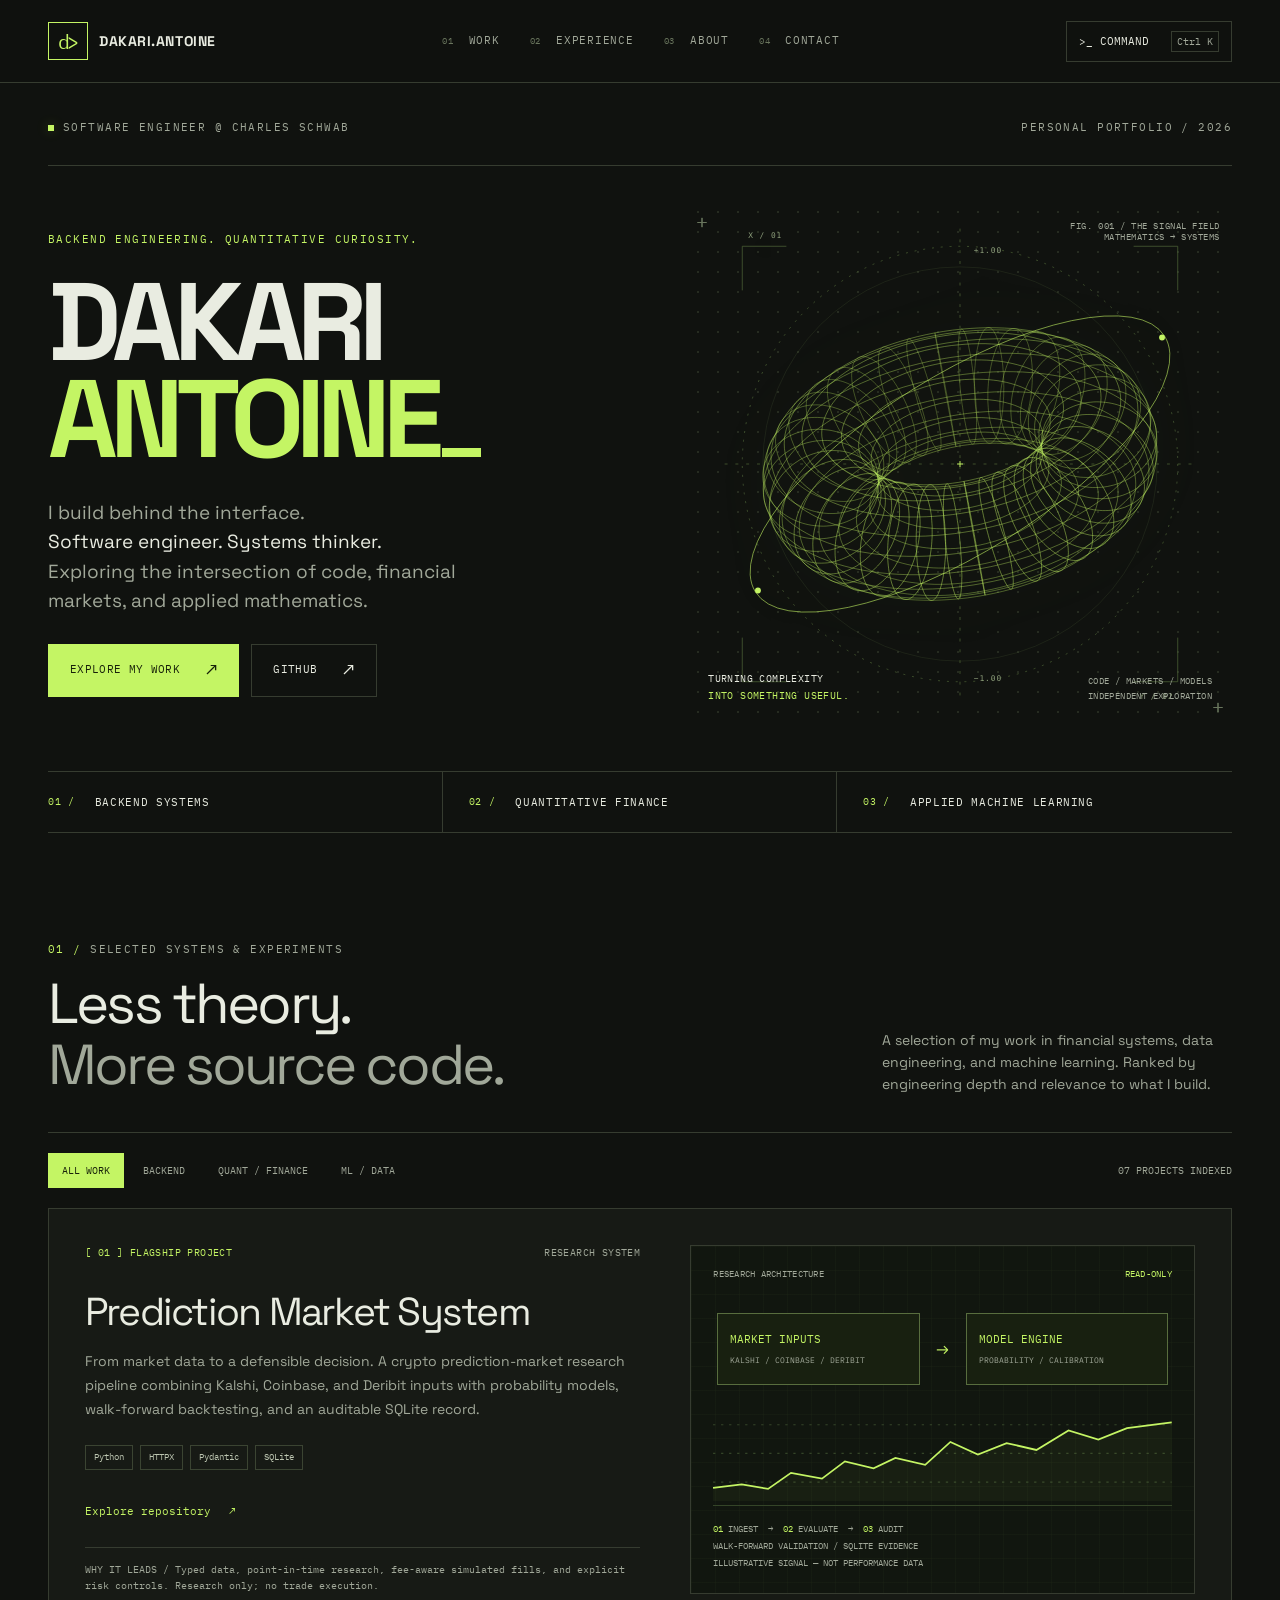
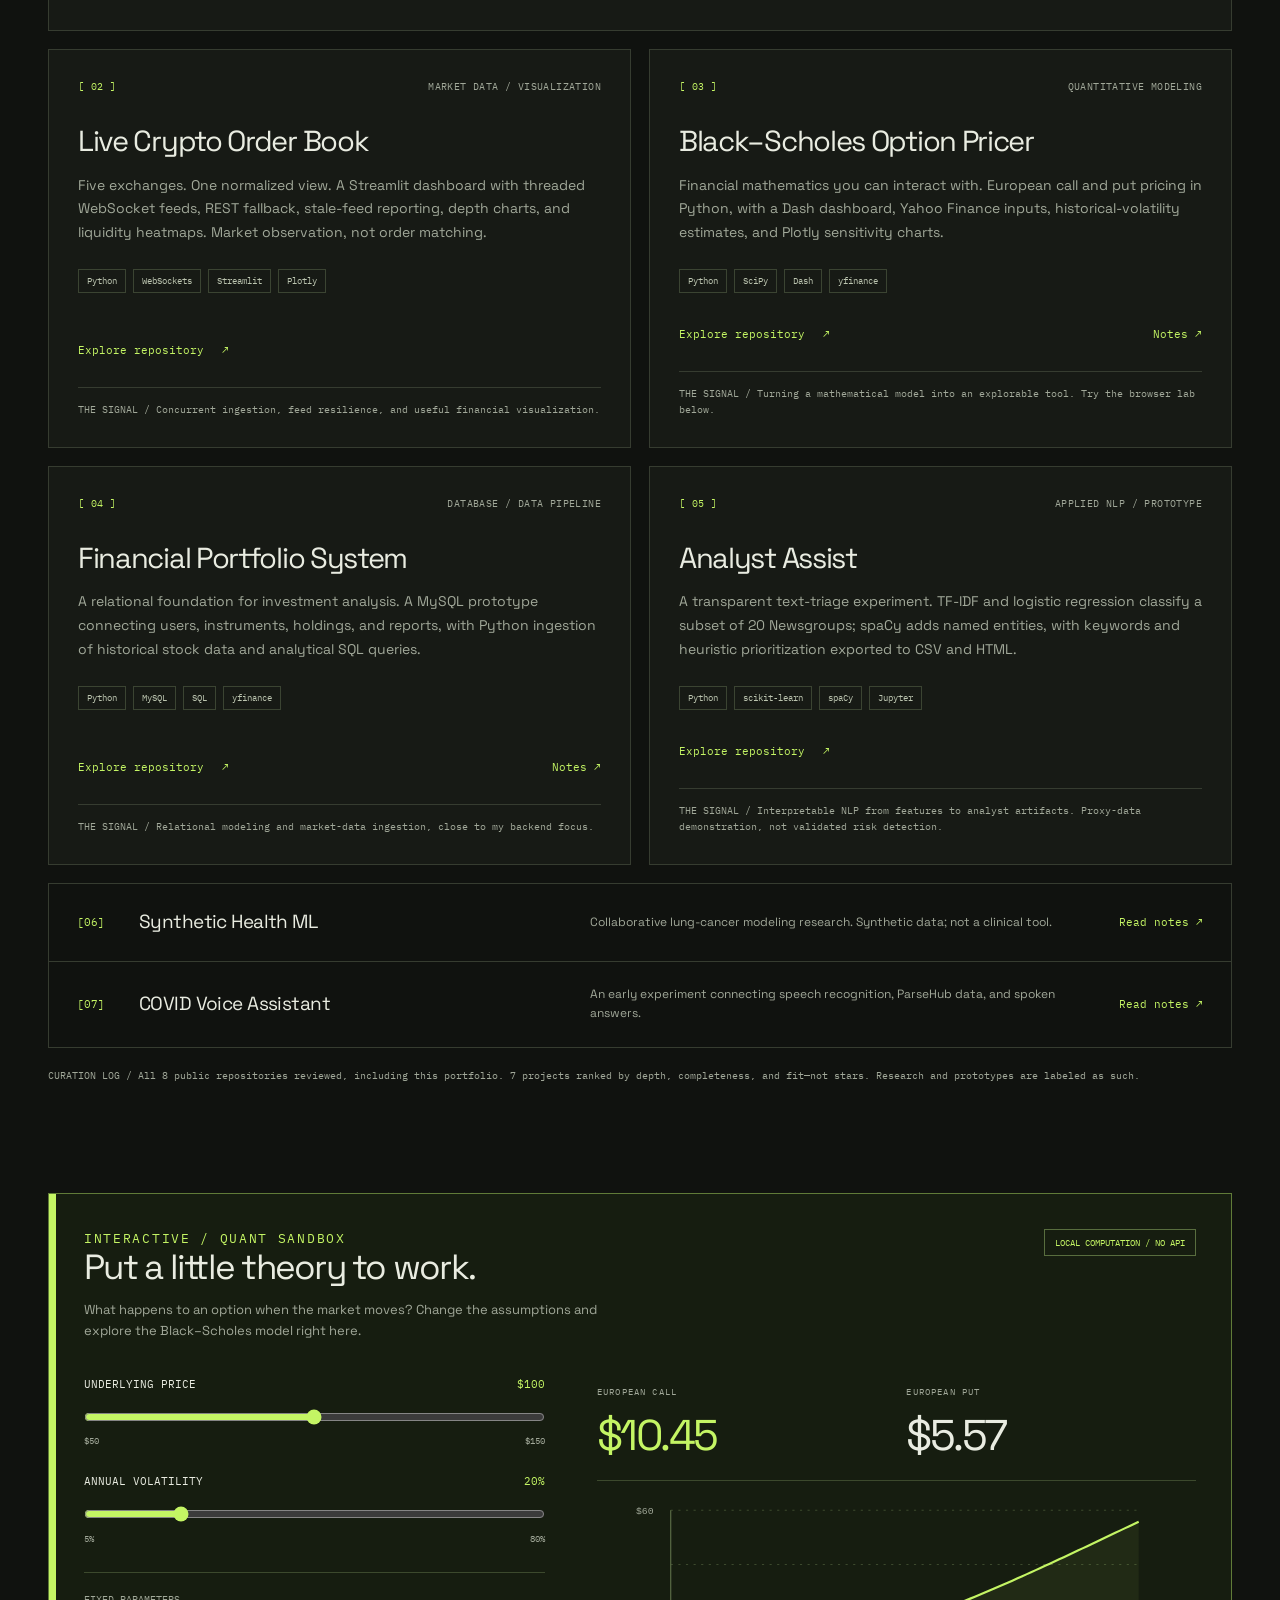
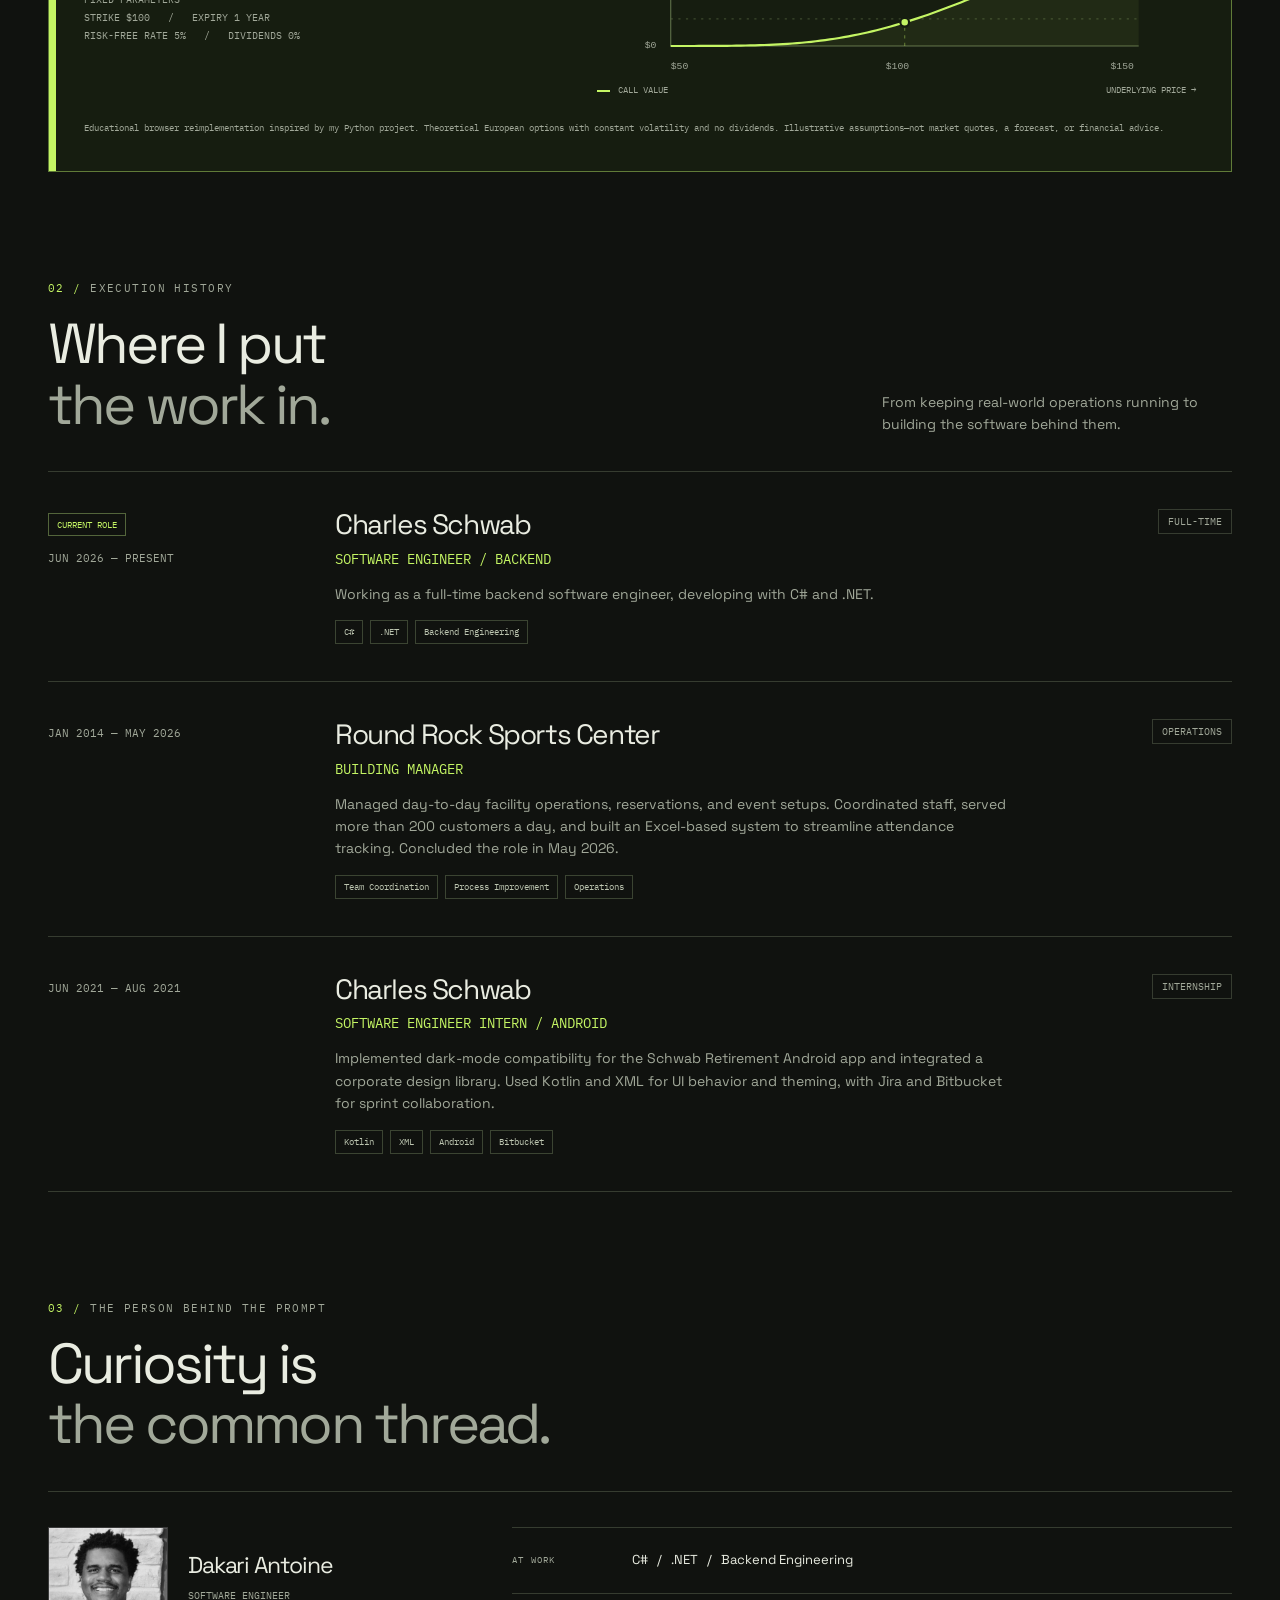
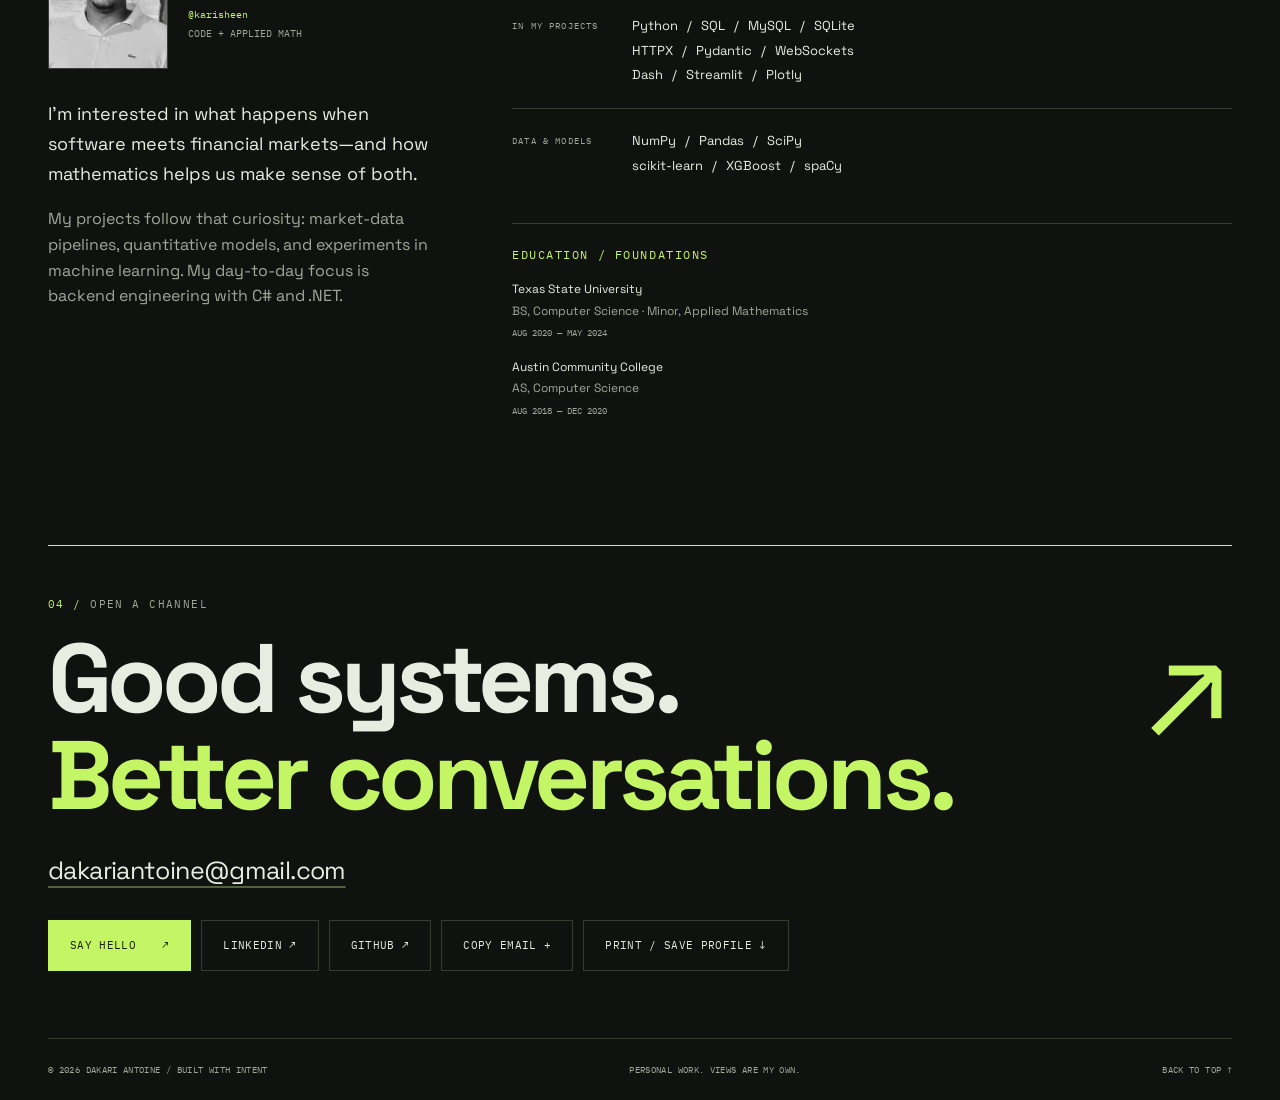
==== index.html @ 0e672de4 "Redesign portfolio: robust layout, self-hosted fonts, scripts, favicon, updated project pages and re" ====
<!doctype html>
<html lang="en">
  <head>
    <meta charset="utf-8" />
    <meta name="viewport" content="width=device-width, initial-scale=1" />
    <meta name="theme-color" content="#10120f" />
    <meta
      name="description"
      content="Dakari Antoine — backend software engineer at Charles Schwab. Exploring quantitative finance, market data systems, and applied machine learning."
    />
    <meta property="og:title" content="Dakari Antoine — Software Engineer" />
    <meta
      property="og:description"
      content="Backend engineering. Quantitative curiosity. Explore my systems, research, and experiments."
    />
    <meta property="og:type" content="website" />
    <meta property="og:url" content="https://karisheen.github.io/" />
    <meta
      property="og:image"
      content="https://karisheen.github.io/assets/images/profile_picture.jpeg"
    />
    <title>Dakari Antoine — Software Engineer</title>
    <link rel="icon" href="./assets/favicon.svg" type="image/svg+xml" />
    <link
      rel="preload"
      href="./assets/fonts/space-grotesk-bold.ttf"
      as="font"
      type="font/ttf"
      crossorigin
    />
    <link rel="stylesheet" href="./styles/main.css" />
    <script src="./scripts/main.js" defer></script>
  </head>
  <body>
    <a class="skip-link" href="#main">Skip to content</a>
    <header class="site-header">
      <div class="shell header-inner">
        <a class="brand" href="#" aria-label="Dakari Antoine, home"
          ><span class="brand-mark" aria-hidden="true">d&gt;</span>
          DAKARI.ANTOINE</a
        >
        <nav class="site-nav" aria-label="Main navigation">
          <a class="nav-link" href="#work"><span>01</span> WORK</a>
          <a class="nav-link" href="#experience"><span>02</span> EXPERIENCE</a>
          <a class="nav-link" href="#about"><span>03</span> ABOUT</a>
          <a class="nav-link" href="#contact"><span>04</span> CONTACT</a>
        </nav>
        <button
          class="command-trigger"
          type="button"
          data-open-command
          hidden
          aria-haspopup="dialog"
        >
          <span>&gt;_ COMMAND</span><kbd aria-hidden="true">⌘ K</kbd>
        </button>
      </div>
    </header>

    <main id="main" class="shell">
      <section class="hero" aria-labelledby="hero-title">
        <div class="hero-topline">
          <div class="eyebrow status">
            <span class="status-dot" aria-hidden="true"></span> SOFTWARE
            ENGINEER @ CHARLES SCHWAB
          </div>
          <span class="eyebrow">PERSONAL PORTFOLIO / 2026</span>
        </div>
        <div class="hero-grid">
          <div class="hero-copy">
            <p class="eyebrow hero-kicker">
              BACKEND ENGINEERING. QUANTITATIVE CURIOSITY.
            </p>
            <h1 id="hero-title">
              <span>DAKARI</span>
              <span class="name-last"
                >ANTOINE<span class="cursor" aria-hidden="true"></span
              ></span>
            </h1>
            <p class="hero-description">
              I build behind the interface.<br /><strong
                >Software engineer. Systems thinker.</strong
              ><br />Exploring the intersection of code, financial markets, and
              applied mathematics.
            </p>
            <p class="print-contact">
              <a href="mailto:dakariantoine@gmail.com"
                >dakariantoine@gmail.com</a
              >
              ·
              <a href="https://github.com/karisheen">github.com/karisheen</a> ·
              <a href="https://www.linkedin.com/in/dakari-antoine/"
                >LinkedIn: dakari-antoine</a
              >
            </p>
            <div class="hero-actions">
              <a class="button button-primary" href="#work"
                >Explore my work
                <span class="arrow" aria-hidden="true">↗</span></a
              >
              <a
                class="button button-secondary"
                href="https://github.com/karisheen"
                target="_blank"
                rel="noopener noreferrer"
                >GitHub <span class="arrow" aria-hidden="true">↗</span></a
              >
            </div>
          </div>
          <div class="hero-art" aria-hidden="true">
            <span class="art-label"
              >FIG. 001 / THE SIGNAL FIELD<br />MATHEMATICS → SYSTEMS</span
            >
            <img
              class="orbital-art"
              src="./assets/images/signal-field.svg"
              alt=""
              width="520"
              height="520"
              fetchpriority="high"
            />
            <div class="art-caption">
              <span
                >TURNING COMPLEXITY<br /><strong
                  >INTO SOMETHING USEFUL.</strong
                ></span
              ><span class="art-coordinates"
                >CODE / MARKETS / MODELS<br />INDEPENDENT EXPLORATION</span
              >
            </div>
          </div>
        </div>
        <div class="interest-strip" aria-label="Areas of interest">
          <div><span>01 /</span> BACKEND SYSTEMS</div>
          <div><span>02 /</span> QUANTITATIVE FINANCE</div>
          <div><span>03 /</span> APPLIED MACHINE LEARNING</div>
        </div>
      </section>

      <section class="section" id="work" aria-labelledby="work-title">
        <div class="section-heading">
          <div>
            <p class="eyebrow">
              <span class="accent">01 /</span> SELECTED SYSTEMS & EXPERIMENTS
            </p>
            <h2 id="work-title">
              Less theory.<br /><em>More source code.</em>
            </h2>
          </div>
          <p>
            A selection of my work in financial systems, data engineering, and
            machine learning. Ranked by engineering depth and relevance to what
            I build.
          </p>
        </div>
        <div class="project-toolbar" hidden id="project-toolbar">
          <div
            class="filters"
            role="group"
            aria-label="Filter projects by interest"
          >
            <button
              class="filter"
              type="button"
              data-filter="all"
              aria-pressed="true"
            >
              ALL WORK
            </button>
            <button
              class="filter"
              type="button"
              data-filter="backend"
              aria-pressed="false"
            >
              BACKEND
            </button>
            <button
              class="filter"
              type="button"
              data-filter="quant"
              aria-pressed="false"
            >
              QUANT / FINANCE
            </button>
            <button
              class="filter"
              type="button"
              data-filter="ml"
              aria-pressed="false"
            >
              ML / DATA
            </button>
          </div>
          <span class="project-count" id="project-count" role="status"
            >07 PROJECTS INDEXED</span
          >
        </div>
        <div class="project-grid">
          <article
            class="project-card project-featured"
            data-categories="backend quant"
            id="prediction-market"
          >
            <div>
              <div class="project-meta">
                <span class="project-rank">[ 01 ] FLAGSHIP PROJECT</span
                ><span>RESEARCH SYSTEM</span>
              </div>
              <h3>Prediction Market System</h3>
              <p>
                From market data to a defensible decision. A crypto
                prediction-market research pipeline combining Kalshi, Coinbase,
                and Deribit inputs with probability models, walk-forward
                backtesting, and an auditable SQLite record.
              </p>
              <div class="tags">
                <span class="tag">Python</span><span class="tag">HTTPX</span
                ><span class="tag">Pydantic</span
                ><span class="tag">SQLite</span>
              </div>
              <div class="project-bottom">
                <a
                  class="text-link"
                  href="https://github.com/karisheen/Prediction-Market-System"
                  target="_blank"
                  rel="noopener noreferrer"
                  >Explore repository <span aria-hidden="true">↗</span></a
                >
              </div>
              <div class="project-reason">
                WHY IT LEADS / Typed data, point-in-time research, fee-aware
                simulated fills, and explicit risk controls. Research only; no
                trade execution.
              </div>
            </div>
            <div
              class="project-diagram"
              aria-label="Architecture: public market data feeds probability models, walk-forward validation, and a SQLite audit trail."
            >
              <div class="diagram-header">
                <span>RESEARCH ARCHITECTURE</span
                ><span class="accent">READ-ONLY</span>
              </div>
              <div class="pipeline" aria-hidden="true">
                <div class="pipeline-node">
                  MARKET INPUTS<span>KALSHI / COINBASE / DERIBIT</span>
                </div>
                <span class="pipeline-arrow">→</span>
                <div class="pipeline-node">
                  MODEL ENGINE<span>PROBABILITY / CALIBRATION</span>
                </div>
              </div>
              <svg viewBox="0 0 400 72" fill="none" aria-hidden="true">
                <path
                  d="M0 55H400M0 30H400M0 5H400"
                  stroke="#344428"
                  stroke-dasharray="2 5"
                />
                <path
                  d="M0 60L25 57L48 61L68 47L95 52L115 37L140 43L159 34L185 40L207 20L231 31L256 21L282 27L310 10L336 18L361 8L400 3"
                  stroke="#c4f564"
                  stroke-width="1.5"
                />
                <path
                  d="M0 60L25 57L48 61L68 47L95 52L115 37L140 43L159 34L185 40L207 20L231 31L256 21L282 27L310 10L336 18L361 8L400 3V72H0Z"
                  fill="#c4f564"
                  fill-opacity=".04"
                />
              </svg>
              <div class="diagram-footer">
                <b>01</b> INGEST &nbsp;→&nbsp; <b>02</b> EVALUATE &nbsp;→&nbsp;
                <b>03</b> AUDIT<br />WALK-FORWARD VALIDATION / SQLITE
                EVIDENCE<br />ILLUSTRATIVE SIGNAL — NOT PERFORMANCE DATA
              </div>
            </div>
          </article>
          <article
            class="project-card"
            data-categories="backend quant"
            id="order-book"
          >
            <div class="project-meta">
              <span class="project-rank">[ 02 ]</span
              ><span>MARKET DATA / VISUALIZATION</span>
            </div>
            <h3>Live Crypto Order Book</h3>
            <p>
              Five exchanges. One normalized view. A Streamlit dashboard with
              threaded WebSocket feeds, REST fallback, stale-feed reporting,
              depth charts, and liquidity heatmaps. Market observation, not
              order matching.
            </p>
            <div class="tags">
              <span class="tag">Python</span><span class="tag">WebSockets</span
              ><span class="tag">Streamlit</span><span class="tag">Plotly</span>
            </div>
            <div class="project-bottom">
              <a
                class="text-link"
                href="https://github.com/karisheen/Limit-Orderbook"
                target="_blank"
                rel="noopener noreferrer"
                >Explore repository <span aria-hidden="true">↗</span></a
              >
            </div>
            <div class="project-reason">
              THE SIGNAL / Concurrent ingestion, feed resilience, and useful
              financial visualization.
            </div>
          </article>
          <article
            class="project-card"
            data-categories="quant"
            id="black-scholes"
          >
            <div class="project-meta">
              <span class="project-rank">[ 03 ]</span
              ><span>QUANTITATIVE MODELING</span>
            </div>
            <h3>Black–Scholes Option Pricer</h3>
            <p>
              Financial mathematics you can interact with. European call and put
              pricing in Python, with a Dash dashboard, Yahoo Finance inputs,
              historical-volatility estimates, and Plotly sensitivity charts.
            </p>
            <div class="tags">
              <span class="tag">Python</span><span class="tag">SciPy</span
              ><span class="tag">Dash</span><span class="tag">yfinance</span>
            </div>
            <div class="project-bottom">
              <a
                class="text-link"
                href="https://github.com/karisheen/Black-Scholes-Pricing-Model"
                target="_blank"
                rel="noopener noreferrer"
                >Explore repository <span aria-hidden="true">↗</span></a
              ><a class="text-link" href="./project2.html">Notes ↗</a>
            </div>
            <div class="project-reason">
              THE SIGNAL / Turning a mathematical model into an explorable tool.
              Try the browser lab below.
            </div>
          </article>
          <article
            class="project-card"
            data-categories="backend quant"
            id="portfolio-system"
          >
            <div class="project-meta">
              <span class="project-rank">[ 04 ]</span
              ><span>DATABASE / DATA PIPELINE</span>
            </div>
            <h3>Financial Portfolio System</h3>
            <p>
              A relational foundation for investment analysis. A MySQL prototype
              connecting users, instruments, holdings, and reports, with Python
              ingestion of historical stock data and analytical SQL queries.
            </p>
            <div class="tags">
              <span class="tag">Python</span><span class="tag">MySQL</span
              ><span class="tag">SQL</span><span class="tag">yfinance</span>
            </div>
            <div class="project-bottom">
              <a
                class="text-link"
                href="https://github.com/karisheen/Financial-Management-Portfolio-System"
                target="_blank"
                rel="noopener noreferrer"
                >Explore repository <span aria-hidden="true">↗</span></a
              ><a class="text-link" href="./project3.html">Notes ↗</a>
            </div>
            <div class="project-reason">
              THE SIGNAL / Relational modeling and market-data ingestion, close
              to my backend focus.
            </div>
          </article>
          <article
            class="project-card"
            data-categories="ml"
            id="analyst-assist"
          >
            <div class="project-meta">
              <span class="project-rank">[ 05 ]</span
              ><span>APPLIED NLP / PROTOTYPE</span>
            </div>
            <h3>Analyst Assist</h3>
            <p>
              A transparent text-triage experiment. TF-IDF and logistic
              regression classify a subset of 20 Newsgroups; spaCy adds named
              entities, with keywords and heuristic prioritization exported to
              CSV and HTML.
            </p>
            <div class="tags">
              <span class="tag">Python</span
              ><span class="tag">scikit-learn</span
              ><span class="tag">spaCy</span><span class="tag">Jupyter</span>
            </div>
            <div class="project-bottom">
              <a
                class="text-link"
                href="https://github.com/karisheen/Analyst-Assit-NLP"
                target="_blank"
                rel="noopener noreferrer"
                >Explore repository <span aria-hidden="true">↗</span></a
              >
            </div>
            <div class="project-reason">
              THE SIGNAL / Interpretable NLP from features to analyst artifacts.
              Proxy-data demonstration, not validated risk detection.
            </div>
          </article>
        </div>
        <div class="project-archive" id="project-archive">
          <article class="archive-row" data-categories="ml" id="lung-research">
            <span class="project-rank">[06]</span>
            <h3>Synthetic Health ML</h3>
            <p>
              Collaborative lung-cancer modeling research. Synthetic data; not a
              clinical tool.
            </p>
            <a
              class="text-link"
              href="./project4.html"
              aria-label="Read notes on synthetic health machine learning"
              >Read notes ↗</a
            >
          </article>
          <article
            class="archive-row"
            data-categories="backend"
            id="voice-assistant"
          >
            <span class="project-rank">[07]</span>
            <h3>COVID Voice Assistant</h3>
            <p>
              An early experiment connecting speech recognition, ParseHub data,
              and spoken answers.
            </p>
            <a
              class="text-link"
              href="./project1.html"
              aria-label="Read notes on the COVID voice assistant"
              >Read notes ↗</a
            >
          </article>
        </div>
        <p class="ranking-note">
          CURATION LOG / All 8 public repositories reviewed, including this
          portfolio. 7 projects ranked by depth, completeness, and fit—not
          stars. Research and prototypes are labeled as such.
        </p>
      </section>

      <section class="section lab-section" id="lab" aria-labelledby="lab-title">
        <div class="lab">
          <div class="lab-header">
            <div>
              <p class="eyebrow accent">INTERACTIVE / QUANT SANDBOX</p>
              <h2 id="lab-title">Put a little theory to work.</h2>
              <p>
                What happens to an option when the market moves? Change the
                assumptions and explore the Black–Scholes model right here.
              </p>
            </div>
            <span class="lab-tag">LOCAL COMPUTATION / NO API</span>
          </div>
          <div class="lab-grid" id="lab-controls" hidden>
            <div>
              <div class="range-control">
                <label class="range-label" for="spot"
                  >UNDERLYING PRICE
                  <output id="spot-value" for="spot">$100</output></label
                ><input
                  id="spot"
                  type="range"
                  min="50"
                  max="150"
                  step="1"
                  value="100"
                />
                <div class="range-extents" aria-hidden="true">
                  <span>$50</span><span>$150</span>
                </div>
              </div>
              <div class="range-control">
                <label class="range-label" for="volatility"
                  >ANNUAL VOLATILITY
                  <output id="volatility-value" for="volatility"
                    >20%</output
                  ></label
                ><input
                  id="volatility"
                  type="range"
                  min="5"
                  max="80"
                  step="1"
                  value="20"
                />
                <div class="range-extents" aria-hidden="true">
                  <span>5%</span><span>80%</span>
                </div>
              </div>
              <div class="lab-assumptions">
                FIXED PARAMETERS<br />STRIKE $100 &nbsp; / &nbsp; EXPIRY 1
                YEAR<br />RISK-FREE RATE 5% &nbsp; / &nbsp; DIVIDENDS 0%
              </div>
            </div>
            <div>
              <div class="lab-results" role="status" aria-atomic="true">
                <div>
                  <span class="eyebrow">EUROPEAN CALL</span
                  ><output
                    class="lab-price call"
                    id="call-value"
                    for="spot volatility"
                    >$10.45</output
                  >
                </div>
                <div>
                  <span class="eyebrow">EUROPEAN PUT</span
                  ><output
                    class="lab-price"
                    id="put-value"
                    for="spot volatility"
                    >$5.57</output
                  >
                </div>
              </div>
              <svg
                class="price-chart"
                viewBox="0 0 480 175"
                role="img"
                aria-labelledby="chart-title chart-desc"
              >
                <title id="chart-title">
                  Call value as the underlying price changes
                </title>
                <desc id="chart-desc">
                  The curve shows theoretical call values from $50 to $150 at
                  the selected volatility. The dot marks your selected price.
                </desc>
                <g stroke="#3c492d" stroke-dasharray="2 5">
                  <path d="M32 15H463M32 65H463M32 115H463" />
                </g>
                <path d="M32 15V140H463" fill="none" stroke="#60724a" />
                <g fill="#a1a899" font-size="9" font-family="monospace">
                  <text x="32" y="161">$50</text>
                  <text x="230" y="161">$100</text>
                  <text x="437" y="161">$150</text>
                  <text id="chart-max" x="0" y="18">$60</text>
                  <text x="8" y="142">$0</text>
                </g>
                <path id="chart-area" fill="#c4f564" fill-opacity=".06" />
                <path
                  id="chart-line"
                  fill="none"
                  stroke="#c4f564"
                  stroke-width="2"
                />
                <path
                  id="chart-guide"
                  fill="none"
                  stroke="#c4f564"
                  stroke-opacity=".4"
                  stroke-dasharray="3 4"
                />
                <circle
                  id="chart-point"
                  r="4"
                  fill="#c4f564"
                  stroke="#161d10"
                  stroke-width="2"
                />
              </svg>
              <div class="chart-caption">
                <span class="chart-key">CALL VALUE</span
                ><span>UNDERLYING PRICE →</span>
              </div>
            </div>
          </div>
          <noscript
            ><p class="noscript-note">
              Enable JavaScript to use the pricing sandbox. You can still
              explore the
              <a class="text-link" href="./project2.html"
                >Black–Scholes project notes ↗</a
              >.
            </p></noscript
          >
          <p class="lab-disclaimer">
            Educational browser reimplementation inspired by my Python project.
            Theoretical European options with constant volatility and no
            dividends. Illustrative assumptions—not market quotes, a forecast,
            or financial advice.
          </p>
        </div>
      </section>

      <section
        class="section"
        id="experience"
        aria-labelledby="experience-title"
      >
        <div class="section-heading">
          <div>
            <p class="eyebrow">
              <span class="accent">02 /</span> EXECUTION HISTORY
            </p>
            <h2 id="experience-title">
              Where I put<br /><em>the work in.</em>
            </h2>
          </div>
          <p>
            From keeping real-world operations running to building the software
            behind them.
          </p>
        </div>
        <div class="experience-list">
          <article class="experience-item">
            <div class="experience-date">
              <span class="current-label">CURRENT ROLE</span><br /><time
                datetime="2026-06"
                >JUN 2026</time
              >
              — PRESENT
            </div>
            <div class="experience-content">
              <div class="experience-title">
                <h3>Charles Schwab</h3>
                <span>FULL-TIME</span>
              </div>
              <p class="experience-role">SOFTWARE ENGINEER / BACKEND</p>
              <p>
                Working as a full-time backend software engineer, developing
                with C# and .NET.
              </p>
              <div class="tags">
                <span class="tag">C#</span><span class="tag">.NET</span
                ><span class="tag">Backend Engineering</span>
              </div>
            </div>
          </article>
          <article class="experience-item">
            <div class="experience-date">
              <time datetime="2014-01">JAN 2014</time> —
              <time datetime="2026-05">MAY 2026</time>
            </div>
            <div class="experience-content">
              <div class="experience-title">
                <h3>Round Rock Sports Center</h3>
                <span>OPERATIONS</span>
              </div>
              <p class="experience-role">BUILDING MANAGER</p>
              <p>
                Managed day-to-day facility operations, reservations, and event
                setups. Coordinated staff, served more than 200 customers a day,
                and built an Excel-based system to streamline attendance
                tracking. Concluded the role in May 2026.
              </p>
              <div class="tags">
                <span class="tag">Team Coordination</span
                ><span class="tag">Process Improvement</span
                ><span class="tag">Operations</span>
              </div>
            </div>
          </article>
          <article class="experience-item">
            <div class="experience-date">
              <time datetime="2021-06">JUN 2021</time> —
              <time datetime="2021-08">AUG 2021</time>
            </div>
            <div class="experience-content">
              <div class="experience-title">
                <h3>Charles Schwab</h3>
                <span>INTERNSHIP</span>
              </div>
              <p class="experience-role">SOFTWARE ENGINEER INTERN / ANDROID</p>
              <p>
                Implemented dark-mode compatibility for the Schwab Retirement
                Android app and integrated a corporate design library. Used
                Kotlin and XML for UI behavior and theming, with Jira and
                Bitbucket for sprint collaboration.
              </p>
              <div class="tags">
                <span class="tag">Kotlin</span><span class="tag">XML</span
                ><span class="tag">Android</span
                ><span class="tag">Bitbucket</span>
              </div>
            </div>
          </article>
        </div>
      </section>

      <section class="section" id="about" aria-labelledby="about-title">
        <div class="section-heading">
          <div>
            <p class="eyebrow">
              <span class="accent">03 /</span> THE PERSON BEHIND THE PROMPT
            </p>
            <h2 id="about-title">
              Curiosity is<br /><em>the common thread.</em>
            </h2>
          </div>
        </div>
        <div class="about-grid">
          <div>
            <div class="profile-card">
              <img
                class="profile-image"
                src="./assets/images/profile_picture.jpeg"
                width="120"
                height="142"
                alt="Dakari Antoine"
                loading="lazy"
              />
              <div>
                <h3>Dakari Antoine</h3>
                <p>
                  SOFTWARE ENGINEER<br /><span class="accent">@karisheen</span
                  ><br />CODE + APPLIED MATH
                </p>
              </div>
            </div>
            <p class="about-copy">
              I'm interested in what happens when software meets financial
              markets—and how mathematics helps us make sense of both.
            </p>
            <p>
              My projects follow that curiosity: market-data pipelines,
              quantitative models, and experiments in machine learning. My
              day-to-day focus is backend engineering with C# and .NET.
            </p>
          </div>
          <div>
            <div class="stack-row">
              <span class="eyebrow">AT WORK</span>
              <p>C# &nbsp; / &nbsp; .NET &nbsp; / &nbsp; Backend Engineering</p>
            </div>
            <div class="stack-row">
              <span class="eyebrow">IN MY PROJECTS</span>
              <p>
                Python &nbsp; / &nbsp; SQL &nbsp; / &nbsp; MySQL &nbsp; / &nbsp;
                SQLite<br />HTTPX &nbsp; / &nbsp; Pydantic &nbsp; / &nbsp;
                WebSockets<br />Dash &nbsp; / &nbsp; Streamlit &nbsp; / &nbsp;
                Plotly
              </p>
            </div>
            <div class="stack-row">
              <span class="eyebrow">DATA & MODELS</span>
              <p>
                NumPy &nbsp; / &nbsp; Pandas &nbsp; / &nbsp; SciPy<br />scikit-learn
                &nbsp; / &nbsp; XGBoost &nbsp; / &nbsp; spaCy
              </p>
            </div>
            <div class="education">
              <p class="eyebrow accent">EDUCATION / FOUNDATIONS</p>
              <p>
                <strong>Texas State University</strong><br />BS, Computer
                Science · Minor, Applied Mathematics<br /><span
                  >AUG 2020 — MAY 2024</span
                >
              </p>
              <p>
                <strong>Austin Community College</strong><br />AS, Computer
                Science<br /><span>AUG 2018 — DEC 2020</span>
              </p>
            </div>
          </div>
        </div>
      </section>

      <section class="contact" id="contact" aria-labelledby="contact-title">
        <div class="contact-top">
          <div>
            <p class="eyebrow">
              <span class="accent">04 /</span> OPEN A CHANNEL
            </p>
            <h2 id="contact-title">
              Good systems.<br /><span>Better conversations.</span>
            </h2>
            <a class="contact-mail" href="mailto:dakariantoine@gmail.com"
              >dakariantoine@gmail.com</a
            >
          </div>
          <span class="contact-symbol" aria-hidden="true">↗</span>
        </div>
        <div class="contact-links">
          <a class="button button-primary" href="mailto:dakariantoine@gmail.com"
            >Say hello <span aria-hidden="true">↗</span></a
          ><a
            class="button button-secondary"
            href="https://www.linkedin.com/in/dakari-antoine/"
            target="_blank"
            rel="noopener noreferrer"
            >LinkedIn ↗</a
          ><a
            class="button button-secondary"
            href="https://github.com/karisheen"
            target="_blank"
            rel="noopener noreferrer"
            >GitHub ↗</a
          ><button
            class="button button-secondary"
            id="copy-email"
            type="button"
            hidden
          >
            Copy email +</button
          ><button
            class="button button-secondary"
            id="print-profile"
            type="button"
            hidden
          >
            Print / save profile ↓
          </button>
        </div>
        <p class="copy-status" id="copy-status" role="status"></p>
      </section>
      <footer class="footer">
        <span>© 2026 DAKARI ANTOINE / BUILT WITH INTENT</span
        ><span>PERSONAL WORK. VIEWS ARE MY OWN.</span
        ><a href="#">BACK TO TOP ↑</a>
      </footer>
    </main>

    <dialog
      class="command-dialog"
      id="command-dialog"
      aria-labelledby="command-title"
    >
      <div class="command-header">
        <h2 id="command-title">
          <span class="accent">&gt;_</span> PORTFOLIO COMMAND MENU
        </h2>
        <button
          class="command-close"
          id="command-close"
          type="button"
          aria-label="Close command menu"
        >
          ESC / CLOSE
        </button>
      </div>
      <label class="command-label" for="command-input"
        >Search a section, project, or action</label
      >
      <div class="command-input-wrap">
        <span aria-hidden="true">&gt;</span
        ><input
          class="command-input"
          id="command-input"
          type="search"
          placeholder="Try “quant”, “experience”, or “email”"
          autocomplete="off"
          spellcheck="false"
        />
      </div>
      <ul class="command-list" id="command-list"></ul>
      <p class="command-empty" id="command-empty" hidden>
        No matching commands. Try “work” or “contact”.
      </p>
      <p class="command-hint">
        ↑ ↓ NAVIGATE &nbsp; / &nbsp; ENTER SELECT &nbsp; / &nbsp; ESC CLOSE
      </p>
    </dialog>
  </body>
</html>
---- styles/main.css ----
@font-face {
  font-family: Space Grotesk;
  src: url("../assets/fonts/space-grotesk-regular.ttf") format("truetype");
  font-weight: 400;
  font-display: swap;
}
@font-face {
  font-family: Space Grotesk;
  src: url("../assets/fonts/space-grotesk-bold.ttf") format("truetype");
  font-weight: 700;
  font-display: swap;
}
@font-face {
  font-family: IBM Plex Mono;
  src: url("../assets/fonts/ibm-plex-mono-regular.ttf") format("truetype");
  font-weight: 400;
  font-display: swap;
}

:root {
  color-scheme: dark;
  --bg: #10120f;
  --panel: #171a15;
  --text: #e9ece1;
  --muted: #a1a899;
  --line: #363c30;
  --accent: #c4f564;
  --ink: #172009;
  --mono: "IBM Plex Mono", monospace;
  --sans: "Space Grotesk", Arial, sans-serif;
}
* {
  box-sizing: border-box;
}
html {
  scroll-behavior: smooth;
  scroll-padding-top: 100px;
}
body {
  margin: 0;
  background: var(--bg);
  color: var(--text);
  font: 16px/1.6 var(--sans);
  -webkit-font-smoothing: antialiased;
}
body:has(dialog[open]) {
  overflow: hidden;
}
::selection {
  background: var(--accent);
  color: var(--ink);
}
a {
  color: inherit;
  text-decoration: none;
}
button,
input {
  font: inherit;
}
button,
a,
input,
summary {
  -webkit-tap-highlight-color: transparent;
}
button {
  cursor: pointer;
}
button {
  color: inherit;
}
button:disabled {
  cursor: default;
}
button:focus-visible,
a:focus-visible,
input:focus-visible,
summary:focus-visible {
  outline: 2px solid var(--accent);
  outline-offset: 5px;
}
[hidden] {
  display: none !important;
}
svg {
  display: block;
  max-width: 100%;
}
img {
  display: block;
  max-width: 100%;
}
p,
h1,
h2,
h3 {
  margin-top: 0;
}
p {
  color: var(--muted);
}
h1,
h2,
h3 {
  line-height: 1.08;
  letter-spacing: -0.05em;
}
h2 {
  font-size: clamp(36px, 4.4vw, 60px);
  font-weight: 400;
  margin-bottom: 0;
}
h3 {
  font-size: 27px;
  font-weight: 400;
}
.shell {
  width: min(1280px, calc(100% - 96px));
  margin-inline: auto;
}
.mono,
.eyebrow,
.tag,
.button,
.nav-link,
.project-meta,
.text-link {
  font-family: var(--mono);
}
.eyebrow {
  font-size: 11px;
  text-transform: uppercase;
  letter-spacing: 0.13em;
  color: var(--muted);
}
.accent {
  color: var(--accent);
}
.skip-link {
  position: fixed;
  left: 20px;
  top: -100px;
  background: var(--accent);
  color: var(--ink);
  padding: 12px;
  z-index: 100;
}
.skip-link:focus {
  top: 12px;
}
.site-header {
  position: sticky;
  top: 0;
  z-index: 10;
  background: rgba(16, 18, 15, 0.96);
  border-bottom: 1px solid var(--line);
}
.header-inner {
  min-height: 82px;
  display: flex;
  align-items: center;
  justify-content: space-between;
  gap: 24px;
}
.brand {
  display: flex;
  align-items: center;
  gap: 11px;
  font-size: 14px;
  font-weight: 700;
  letter-spacing: 0.04em;
  white-space: nowrap;
}
.brand-mark {
  font: 20px var(--mono);
  color: var(--accent);
  border: 1px solid var(--accent);
  width: 40px;
  height: 38px;
  display: grid;
  place-items: center;
  letter-spacing: -0.15em;
  padding-right: 3px;
}
.site-nav {
  display: flex;
  gap: 30px;
  align-items: center;
}
.nav-link {
  font-size: 11px;
  letter-spacing: 0.07em;
  color: var(--muted);
  padding: 12px 0;
}
.nav-link:hover,
.nav-link[aria-current] {
  color: var(--accent);
}
.nav-link span {
  color: #69755d;
  margin-right: 7px;
  font-size: 9px;
}
.command-trigger {
  border: 1px solid var(--line);
  background: transparent;
  display: flex;
  align-items: center;
  gap: 22px;
  padding: 9px 12px;
  font: 11px var(--mono);
}
.command-trigger:hover {
  border-color: var(--accent);
}
kbd {
  font: 10px var(--mono);
  color: var(--muted);
  border: 1px solid var(--line);
  padding: 3px 5px;
}
.hero {
  padding-top: 36px;
  position: relative;
}
.hero-topline {
  display: flex;
  justify-content: space-between;
  align-items: center;
  padding-bottom: 28px;
  border-bottom: 1px solid var(--line);
  gap: 16px;
}
.status {
  display: flex;
  align-items: center;
  gap: 9px;
}
.status-dot {
  width: 6px;
  height: 6px;
  background: var(--accent);
  display: inline-block;
  box-shadow: 0 0 12px #c4f54545;
}
.hero-grid {
  display: grid;
  grid-template-columns: 1.15fr 1fr;
  align-items: center;
  min-height: 605px;
  gap: 15px;
  padding: 36px 0 45px;
}
.hero-copy {
  position: relative;
  z-index: 1;
}
.hero-kicker {
  margin-bottom: 26px;
  color: var(--accent);
}
h1 {
  font-size: clamp(65px, 8.6vw, 124px);
  font-weight: 700;
  line-height: 0.88;
  letter-spacing: -0.073em;
  margin: 0 0 30px;
}
h1 span {
  display: block;
}
h1 .name-last {
  color: var(--accent);
}
.cursor {
  display: inline-block !important;
  width: 0.35em;
  height: 0.085em;
  background: var(--accent);
  margin-left: 0.06em;
}
.hero-description {
  font-size: 19px;
  line-height: 1.55;
  max-width: 475px;
  margin-bottom: 28px;
}
.hero-description strong {
  color: var(--text);
  font-weight: 400;
}
.print-contact {
  display: none;
}
.hero-actions {
  display: flex;
  flex-wrap: wrap;
  align-items: center;
  gap: 12px;
}
.button {
  font-size: 11px;
  text-transform: uppercase;
  letter-spacing: 0.03em;
  padding: 16px 21px;
  min-height: 48px;
  display: inline-flex;
  align-items: center;
  justify-content: space-between;
  gap: 26px;
  border: 1px solid var(--line);
  background: transparent;
  transition:
    background 0.18s,
    color 0.18s,
    border-color 0.18s;
}
.button-primary {
  background: var(--accent);
  border-color: var(--accent);
  color: var(--ink);
}
.button-primary:hover {
  background: #d8ff95;
  border-color: #d8ff95;
}
.button-secondary:hover {
  border-color: var(--accent);
  color: var(--accent);
}
.button .arrow {
  font-size: 19px;
  line-height: 1;
}
.hero-art {
  position: relative;
  align-self: stretch;
  display: flex;
  align-items: center;
  justify-content: center;
  min-width: 0;
  background-image: radial-gradient(#46513b66 0.75px, transparent 0.75px);
  background-size: 20px 20px;
}
.hero-art:before,
.hero-art:after {
  content: "+";
  position: absolute;
  font: 20px var(--mono);
  color: #69755d;
  top: 6px;
  left: 8px;
}
.hero-art:after {
  top: auto;
  left: auto;
  right: 8px;
  bottom: 6px;
}
.orbital-art {
  width: 100%;
  max-width: min(510px, 100%);
  height: auto;
  filter: drop-shadow(0 0 28px #b4ed6320);
}
.art-label {
  position: absolute;
  top: 18px;
  right: 12px;
  font: 9px var(--mono);
  letter-spacing: 0.06em;
  color: var(--muted);
  text-align: right;
}
.art-caption {
  position: absolute;
  bottom: 22px;
  left: 20px;
  right: 20px;
  display: flex;
  justify-content: space-between;
  align-items: flex-end;
  font: 10px/1.7 var(--mono);
  letter-spacing: 0.04em;
}
.art-caption strong {
  font-weight: 400;
  color: var(--accent);
}
.art-caption .art-coordinates {
  color: var(--muted);
  text-align: right;
  font-size: 9px;
}
.interest-strip {
  display: grid;
  grid-template-columns: repeat(3, 1fr);
  border-top: 1px solid var(--line);
  border-bottom: 1px solid var(--line);
}
.interest-strip div {
  display: flex;
  gap: 20px;
  align-items: center;
  padding: 23px 26px;
  border-right: 1px solid var(--line);
  font: 11px var(--mono);
  letter-spacing: 0.06em;
}
.interest-strip div:first-child {
  padding-left: 0;
}
.interest-strip div:last-child {
  border-right: 0;
}
.interest-strip span {
  font-size: 10px;
  color: var(--accent);
}
.section {
  padding-top: 108px;
  scroll-margin-top: 20px;
}
.section-heading {
  display: flex;
  justify-content: space-between;
  gap: 35px;
  align-items: flex-end;
  margin-bottom: 36px;
}
.section-heading .eyebrow {
  margin-bottom: 16px;
}
.section-heading > p {
  max-width: 350px;
  margin: 0;
  font-size: 14px;
}
.section-heading h2 em {
  font-style: normal;
  color: var(--muted);
}
.project-toolbar {
  display: flex;
  justify-content: space-between;
  align-items: center;
  gap: 20px;
  border-top: 1px solid var(--line);
  padding: 20px 0;
}
.filters {
  display: flex;
  flex-wrap: wrap;
  gap: 5px;
}
.filter {
  font: 10px var(--mono);
  background: transparent;
  border: 1px solid transparent;
  padding: 10px 13px;
  color: var(--muted);
}
.filter[aria-pressed="true"] {
  background: var(--accent);
  color: var(--ink);
}
.filter:hover:not([aria-pressed="true"]) {
  color: var(--accent);
  border-color: var(--line);
}
.project-count {
  font: 10px var(--mono);
  color: var(--muted);
  white-space: nowrap;
}
.project-grid {
  display: grid;
  grid-template-columns: 1fr 1fr;
  gap: 18px;
}
.project-card {
  background: var(--panel);
  border: 1px solid var(--line);
  padding: 29px;
  position: relative;
  display: flex;
  flex-direction: column;
  transition: border-color 0.2s;
}
.project-card:hover {
  border-color: #77875d;
}
.project-featured {
  grid-column: 1/-1;
  display: grid;
  grid-template-columns: 1.1fr 1fr;
  gap: 50px;
  padding: 36px;
}
.project-meta {
  display: flex;
  justify-content: space-between;
  gap: 14px;
  font-size: 10px;
  color: var(--muted);
  margin-bottom: 30px;
  letter-spacing: 0.04em;
}
.project-rank {
  color: var(--accent);
}
.project-card h3 {
  margin-bottom: 17px;
  font-size: 29px;
  letter-spacing: -0.045em;
}
.project-featured h3 {
  font-size: 39px;
}
.project-card p {
  font-size: 14px;
  line-height: 1.7;
  margin-bottom: 24px;
  max-width: 550px;
}
.tags {
  display: flex;
  flex-wrap: wrap;
  gap: 7px;
}
.tag {
  font-size: 9px;
  color: #bcc5b0;
  border: 1px solid #3b4432;
  padding: 4px 8px;
}
.project-bottom {
  margin-top: auto;
  padding-top: 26px;
  display: flex;
  gap: 20px;
  justify-content: space-between;
  align-items: center;
}
.text-link {
  font-size: 11px;
  color: var(--accent);
  display: inline-flex;
  gap: 18px;
  align-items: center;
  padding-block: 7px;
}
.text-link:hover {
  text-decoration: underline;
  text-underline-offset: 5px;
}
.project-reason {
  font: 10px/1.6 var(--mono);
  color: var(--muted);
  margin-top: 20px;
  border-top: 1px solid var(--line);
  padding-top: 14px;
}
.project-diagram {
  border: 1px solid var(--line);
  background: #11160f;
  align-self: stretch;
  display: flex;
  flex-direction: column;
  justify-content: space-between;
  padding: 22px;
  min-width: 0;
  overflow: hidden;
  background-image:
    linear-gradient(#27331b35 1px, transparent 1px),
    linear-gradient(90deg, #27331b35 1px, transparent 1px);
  background-size: 24px 24px;
}
.diagram-header {
  display: flex;
  justify-content: space-between;
  font: 9px var(--mono);
  color: var(--muted);
  letter-spacing: 0.03em;
}
.pipeline {
  padding: 30px 4px;
  display: grid;
  grid-template-columns: 1fr 30px 1fr;
  align-items: center;
  gap: 8px;
}
.pipeline-node {
  border: 1px solid #586d3e;
  background: #182010;
  padding: 17px 12px;
  font: 11px/1.6 var(--mono);
  color: var(--accent);
}
.pipeline-node span {
  display: block;
  color: var(--muted);
  font-size: 8px;
  margin-top: 6px;
}
.pipeline-arrow {
  color: var(--accent);
  text-align: center;
}
.diagram-footer {
  font: 9px/1.9 var(--mono);
  color: var(--muted);
  border-top: 1px solid #344428;
  padding-top: 14px;
}
.diagram-footer b {
  font-weight: 400;
  color: var(--accent);
}
.project-archive {
  border: 1px solid var(--line);
  border-top: 0;
  margin-top: 18px;
}
.archive-row {
  display: grid;
  grid-template-columns: 42px 1.1fr 1.3fr auto;
  gap: 20px;
  align-items: center;
  padding: 23px 28px;
  border-top: 1px solid var(--line);
}
.archive-row h3 {
  font-size: 19px;
  letter-spacing: -0.03em;
  margin: 0;
}
.archive-row p {
  font-size: 12px;
  margin: 0;
}
.archive-row .project-rank {
  font: 11px var(--mono);
}
.ranking-note {
  font: 10px/1.8 var(--mono);
  color: var(--muted);
  margin: 19px 0 0;
}
.lab {
  border: 1px solid #607b38;
  background: #161d10;
  padding: 35px;
  position: relative;
  overflow: hidden;
}
.lab:before {
  content: "";
  position: absolute;
  width: 7px;
  top: 0;
  bottom: 0;
  left: 0;
  background: var(--accent);
}
.lab-header {
  display: flex;
  align-items: flex-start;
  justify-content: space-between;
  gap: 30px;
  margin-bottom: 35px;
}
.lab-header h2 {
  font-size: 35px;
  margin-bottom: 13px;
}
.lab-header p {
  font-size: 13px;
  margin-bottom: 0;
  max-width: 520px;
}
.lab-tag {
  font: 9px var(--mono);
  color: var(--accent);
  border: 1px solid #586d3e;
  padding: 7px 10px;
  white-space: nowrap;
}
.lab-grid {
  display: grid;
  grid-template-columns: 1fr 1.3fr;
  gap: 52px;
}
.range-label {
  display: flex;
  justify-content: space-between;
  font: 11px var(--mono);
  gap: 20px;
  margin-bottom: 15px;
}
.range-label output {
  color: var(--accent);
}
.range-control {
  margin-bottom: 28px;
}
input[type="range"] {
  width: 100%;
  accent-color: var(--accent);
  height: 22px;
  cursor: pointer;
  margin: 0;
}
.range-extents {
  display: flex;
  justify-content: space-between;
  color: var(--muted);
  font: 9px var(--mono);
}
.lab-assumptions {
  font: 10px/1.8 var(--mono);
  color: var(--muted);
  border-top: 1px solid #3c492d;
  padding-top: 18px;
}
.lab-results {
  display: grid;
  grid-template-columns: 1fr 1fr;
  border-bottom: 1px solid #3c492d;
  padding-bottom: 18px;
  gap: 20px;
}
.lab-results .eyebrow {
  font-size: 9px;
}
.lab-price {
  font-size: 43px;
  letter-spacing: -0.06em;
  line-height: 1.2;
  display: block;
  margin-top: 8px;
}
.lab-price.call {
  color: var(--accent);
}
.price-chart {
  width: 100%;
  height: auto;
  max-height: 190px;
  margin-top: 13px;
  overflow: visible;
}
.chart-caption {
  display: flex;
  justify-content: space-between;
  gap: 12px;
  font: 9px var(--mono);
  color: var(--muted);
}
.chart-key:before {
  content: "";
  display: inline-block;
  width: 13px;
  height: 2px;
  background: var(--accent);
  vertical-align: middle;
  margin-right: 8px;
}
.lab-disclaimer {
  font: 9px/1.8 var(--mono);
  margin: 25px 0 0;
  color: var(--muted);
}
.experience-list {
  border-top: 1px solid var(--line);
}
.experience-item {
  display: grid;
  grid-template-columns: 245px 1fr;
  gap: 42px;
  padding: 37px 0;
  border-bottom: 1px solid var(--line);
}
.experience-date {
  font: 11px/1.9 var(--mono);
  color: var(--muted);
  padding-top: 4px;
}
.current-label {
  display: inline-block;
  border: 1px solid #53653b;
  color: var(--accent);
  font: 9px var(--mono);
  padding: 5px 8px;
  margin-bottom: 12px;
}
.experience-title {
  display: flex;
  justify-content: space-between;
  gap: 25px;
  align-items: flex-start;
}
.experience-title h3 {
  font-size: 28px;
  margin-bottom: 10px;
}
.experience-role {
  font: 11px var(--mono);
  color: var(--accent);
  margin-bottom: 18px;
}
.experience-title > span {
  font: 10px var(--mono);
  color: var(--muted);
  border: 1px solid var(--line);
  padding: 5px 9px;
  white-space: nowrap;
}
.experience-content > p {
  font-size: 14px;
  max-width: 680px;
  margin-bottom: 15px;
}
.about-grid {
  display: grid;
  grid-template-columns: 0.8fr 1.5fr;
  gap: 80px;
  border-top: 1px solid var(--line);
  padding-top: 35px;
}
.profile-card {
  display: grid;
  grid-template-columns: 120px 1fr;
  gap: 20px;
  align-items: center;
  margin-bottom: 30px;
}
.profile-image {
  width: 120px;
  height: 142px;
  object-fit: cover;
  filter: grayscale(1);
  border: 1px solid var(--line);
}
.profile-card h3 {
  font-size: 23px;
  margin-bottom: 8px;
}
.profile-card p {
  font: 10px/1.9 var(--mono);
  margin: 0;
}
.about-copy {
  font-size: 18px;
  line-height: 1.65;
  color: var(--text);
}
.education {
  padding-top: 20px;
  margin-top: 25px;
  border-top: 1px solid var(--line);
}
.education p {
  font-size: 12px;
  margin-bottom: 13px;
  line-height: 1.8;
}
.education strong {
  font-weight: 400;
  color: var(--text);
}
.education span {
  font: 9px var(--mono);
}
.stack-row {
  display: grid;
  grid-template-columns: 100px 1fr;
  gap: 20px;
  border-top: 1px solid var(--line);
  padding: 20px 0;
  align-items: start;
}
.stack-row:last-child {
  border-bottom: 1px solid var(--line);
}
.stack-row .eyebrow {
  font-size: 9px;
  padding-top: 5px;
}
.stack-row p {
  font-size: 13px;
  margin: 0;
  color: var(--text);
  line-height: 1.9;
}
.contact {
  margin-top: 110px;
  padding: 50px 0 0;
  border-top: 1px solid var(--accent);
}
.contact-top {
  display: flex;
  justify-content: space-between;
  gap: 30px;
  align-items: flex-start;
}
.contact h2 {
  font-size: clamp(50px, 7.6vw, 102px);
  font-weight: 700;
  line-height: 1;
  margin: 17px 0 25px;
}
.contact h2 span {
  color: var(--accent);
}
.contact-links {
  display: flex;
  flex-wrap: wrap;
  gap: 10px;
  margin-top: 30px;
}
.contact-mail {
  font-size: clamp(16px, 2.5vw, 25px);
  display: inline-block;
  letter-spacing: -0.025em;
  text-decoration: underline;
  text-underline-offset: 7px;
  text-decoration-color: #52623e;
}
.contact-mail:hover {
  color: var(--accent);
}
.contact-symbol {
  color: var(--accent);
  font: 140px/0.85 var(--sans);
  margin-top: 30px;
}
.copy-status {
  font: 10px var(--mono);
  color: var(--accent);
  min-height: 20px;
  margin-top: 12px;
}
.footer {
  display: flex;
  justify-content: space-between;
  gap: 20px;
  flex-wrap: wrap;
  border-top: 1px solid var(--line);
  padding: 25px 0;
  margin-top: 35px;
  font: 9px var(--mono);
  color: var(--muted);
  letter-spacing: 0.04em;
}
.footer a:hover {
  color: var(--accent);
}
.command-dialog {
  width: min(620px, calc(100% - 32px));
  max-height: 80dvh;
  overflow: auto;
  background: var(--bg);
  border: 1px solid var(--accent);
  color: var(--text);
  padding: 0;
  box-shadow: 12px 12px 0 #0007;
  margin: 15vh auto auto;
}
.command-dialog::backdrop {
  background: #050804d9;
  backdrop-filter: blur(5px);
}
.command-header {
  display: flex;
  align-items: center;
  justify-content: space-between;
  padding: 20px;
  border-bottom: 1px solid var(--line);
}
.command-header h2 {
  font: 12px var(--mono);
  letter-spacing: 0;
}
.command-close {
  font: 10px var(--mono);
  padding: 8px 10px;
  border: 1px solid var(--line);
  background: transparent;
}
.command-label {
  display: block;
  font: 10px var(--mono);
  color: var(--muted);
  padding: 20px 20px 8px;
}
.command-input-wrap {
  display: flex;
  align-items: center;
  gap: 13px;
  padding: 0 20px 17px;
  border-bottom: 1px solid var(--line);
  color: var(--accent);
}
.command-input {
  background: transparent;
  border: 0;
  color: var(--text);
  font: 16px var(--mono);
  width: 100%;
  padding: 9px 0;
  outline-offset: 3px !important;
}
.command-list {
  list-style: none;
  padding: 10px;
  margin: 0;
}
.command-option {
  display: flex;
  align-items: center;
  justify-content: space-between;
  gap: 20px;
  width: 100%;
  text-align: left;
  padding: 15px 12px;
  background: transparent;
  border: 1px solid transparent;
  font: 12px var(--mono);
}
.command-option:hover,
.command-option:focus-visible {
  background: var(--panel);
  border-color: var(--line);
  color: var(--accent);
  outline: 0;
}
.command-option span {
  font-size: 9px;
  color: var(--muted);
}
.command-empty {
  padding: 18px 22px;
  font: 12px var(--mono);
}
.command-hint {
  font: 9px var(--mono);
  border-top: 1px solid var(--line);
  padding: 14px 20px;
  margin: 0;
}
.noscript-note {
  padding: 16px;
  border: 1px solid var(--line);
  font-size: 13px;
}
.detail-main {
  padding-block: 60px 90px;
  max-width: 920px;
}
.detail-main h1 {
  font-size: clamp(46px, 7vw, 83px);
  line-height: 1;
  margin: 35px 0;
}
.detail-lead {
  font-size: 20px;
  max-width: 720px;
}
.detail-section {
  margin-top: 50px;
  padding-top: 25px;
  border-top: 1px solid var(--line);
}
.detail-section h2 {
  font-size: 29px;
  margin-bottom: 20px;
}
.detail-section li {
  color: var(--muted);
  padding-bottom: 12px;
}
.detail-section .button {
  margin-top: 20px;
}
@media (min-width: 1600px) {
  .hero-grid {
    min-height: 660px;
  }
}
@media (max-width: 1100px) {
  .shell {
    width: calc(100% - 56px);
  }
  .site-nav {
    gap: 18px;
  }
  .nav-link span {
    display: none;
  }
  .hero-grid {
    min-height: 535px;
  }
  .hero-description {
    font-size: 17px;
  }
  .hero-art {
    margin-left: -15px;
  }
  .hero-actions .button {
    padding: 14px;
    gap: 16px;
  }
  .interest-strip div {
    padding: 20px 17px;
    gap: 12px;
    font-size: 10px;
  }
  .project-featured {
    gap: 28px;
  }
  .project-featured h3 {
    font-size: 33px;
  }
  .about-grid {
    gap: 40px;
  }
  .experience-item {
    grid-template-columns: 190px 1fr;
    gap: 30px;
  }
  .lab-grid {
    gap: 30px;
  }
}
@media (max-width: 800px) {
  html {
    scroll-padding-top: 90px;
  }
  .shell {
    width: calc(100% - 40px);
  }
  .header-inner {
    min-height: 70px;
    gap: 12px;
  }
  .brand {
    font-size: 12px;
  }
  .brand-mark {
    width: 33px;
    height: 33px;
    font-size: 18px;
  }
  .site-nav {
    gap: 15px;
  }
  .nav-link {
    font-size: 9px;
  }
  .command-trigger {
    gap: 0;
    padding: 9px;
  }
  .command-trigger kbd {
    display: none;
  }
  .hero-topline {
    font-size: 9px;
    padding-bottom: 20px;
  }
  .hero-grid {
    grid-template-columns: 1fr 1fr;
    gap: 0;
    min-height: 480px;
  }
  .hero-copy {
    padding-top: 20px;
    padding-bottom: 20px;
  }
  h1 {
    font-size: clamp(57px, 9.1vw, 74px);
  }
  .hero-kicker {
    font-size: 9px;
  }
  .hero-description {
    font-size: 15px;
    max-width: 360px;
  }
  .hero-art {
    margin-right: -10px;
    margin-left: -20px;
  }
  .art-label {
    font-size: 8px;
  }
  .art-caption {
    left: 10px;
    right: 10px;
    font-size: 8px;
  }
  .art-coordinates {
    display: none;
  }
  .hero-actions {
    gap: 8px;
  }
  .hero-actions .button {
    font-size: 9px;
    padding: 13px;
    gap: 14px;
  }
  .interest-strip div {
    font-size: 9px;
    padding: 18px 12px;
    gap: 10px;
  }
  .section {
    padding-top: 78px;
  }
  .section-heading {
    gap: 25px;
  }
  .section-heading > p {
    max-width: 270px;
    font-size: 12px;
  }
  .project-featured {
    padding: 25px;
    gap: 22px;
  }
  .project-card {
    padding: 25px;
  }
  .project-card h3 {
    font-size: 25px;
  }
  .project-featured h3 {
    font-size: 29px;
  }
  .project-card p {
    font-size: 13px;
  }
  .project-diagram {
    padding: 15px;
  }
  .pipeline {
    grid-template-columns: 1fr;
    padding: 20px 0;
    gap: 4px;
  }
  .pipeline-node {
    padding: 10px;
  }
  .pipeline-arrow {
    transform: rotate(90deg);
  }
  .diagram-header span:last-child {
    display: none;
  }
  .archive-row {
    grid-template-columns: 25px 1fr auto;
    padding: 20px;
    gap: 15px;
  }
  .archive-row p {
    display: none;
  }
  .lab {
    padding: 28px;
  }
  .lab-grid {
    gap: 25px;
  }
  .lab-price {
    font-size: 35px;
  }
  .experience-item {
    grid-template-columns: 150px 1fr;
    gap: 25px;
  }
  .experience-title h3 {
    font-size: 24px;
  }
  .experience-title {
    gap: 15px;
  }
  .experience-title > span {
    font-size: 8px;
  }
  .about-grid {
    grid-template-columns: 1fr 1.2fr;
    gap: 30px;
  }
  .profile-card {
    grid-template-columns: 90px 1fr;
    gap: 13px;
  }
  .profile-image {
    width: 90px;
    height: 115px;
  }
  .profile-card h3 {
    font-size: 20px;
  }
  .about-copy {
    font-size: 16px;
  }
  .stack-row {
    grid-template-columns: 1fr;
    gap: 7px;
  }
  .contact {
    margin-top: 78px;
  }
  .contact-symbol {
    font-size: 105px;
  }
}
@media (max-width: 600px) {
  .header-inner {
    flex-wrap: wrap;
    min-height: unset;
    padding-top: 13px;
    gap: 0;
  }
  .brand {
    flex: 1;
  }
  .command-trigger {
    font-size: 10px;
    padding: 8px 10px;
  }
  .site-nav {
    order: 3;
    flex-basis: 100%;
    justify-content: space-between;
    gap: 12px;
    margin-top: 8px;
  }
  .nav-link {
    font-size: 9px;
    padding: 10px 0;
  }
  .nav-link span {
    display: inline;
    font-size: 8px;
  }
  .hero {
    padding-top: 22px;
  }
  .hero-topline {
    align-items: flex-start;
    font-size: 8px;
    gap: 15px;
  }
  .hero-topline .eyebrow {
    font-size: 8px;
  }
  .hero-topline > span.eyebrow {
    max-width: 110px;
    text-align: right;
  }
  .hero-grid {
    display: flex;
    flex-direction: column;
    padding: 12px 0 24px;
    gap: 15px;
  }
  .hero-copy {
    width: 100%;
    padding-top: 24px;
    padding-bottom: 0;
  }
  .hero-kicker {
    font-size: 9px;
    margin-bottom: 25px;
  }
  h1 {
    font-size: clamp(62px, 14.5vw, 87px);
    margin-bottom: 27px;
  }
  .hero-description {
    max-width: 420px;
    font-size: 16px;
  }
  .hero-actions .button {
    font-size: 10px;
    padding: 14px 16px;
    gap: 20px;
  }
  .hero-art {
    align-self: center;
    width: 100%;
    max-width: 440px;
    height: 330px;
    margin: 10px 0 0;
  }
  .orbital-art {
    width: 330px;
  }
  .art-label {
    font-size: 8px;
    top: 12px;
    right: 8px;
  }
  .art-caption {
    bottom: 8px;
    font-size: 8px;
    left: 10px;
  }
  .art-coordinates {
    display: block !important;
    font-size: 8px !important;
  }
  .interest-strip {
    grid-template-columns: 1fr;
  }
  .interest-strip div {
    border-right: 0;
    border-bottom: 1px solid var(--line);
    padding: 14px 0;
    gap: 20px;
    font-size: 10px;
  }
  .interest-strip div:last-child {
    border-bottom: 0;
  }
  .section {
    padding-top: 65px;
  }
  .section-heading {
    display: block;
    margin-bottom: 26px;
  }
  .section-heading > p {
    max-width: 350px;
    margin-top: 20px;
    font-size: 13px;
  }
  .section-heading .eyebrow {
    font-size: 10px;
    margin-bottom: 13px;
  }
  .project-toolbar {
    align-items: flex-start;
    gap: 15px;
    padding: 16px 0;
    flex-direction: column;
  }
  .filter {
    padding: 9px 11px;
    font-size: 9px;
  }
  .project-count {
    font-size: 9px;
  }
  .project-grid {
    grid-template-columns: 1fr;
    gap: 14px;
  }
  .project-card,
  .project-featured {
    display: flex;
    flex-direction: column;
    gap: 0;
    padding: 23px;
  }
  .project-meta {
    margin-bottom: 25px;
    font-size: 9px;
  }
  .project-card h3,
  .project-featured h3 {
    font-size: 30px;
  }
  .project-diagram {
    margin-top: 25px;
    width: 100%;
    padding: 18px;
  }
  .pipeline {
    grid-template-columns: 1fr 20px 1fr;
    padding: 25px 0;
    gap: 7px;
  }
  .pipeline-arrow {
    transform: none;
  }
  .pipeline-node {
    padding: 15px 9px;
  }
  .diagram-header span:last-child {
    display: inline;
  }
  .archive-row {
    gap: 12px;
    padding: 20px 17px;
    grid-template-columns: 22px 1fr auto;
  }
  .archive-row h3 {
    font-size: 17px;
  }
  .archive-row .text-link {
    font-size: 9px;
    gap: 5px;
  }
  .ranking-note {
    font-size: 9px;
  }
  .lab {
    padding: 25px 22px;
  }
  .lab-header {
    display: block;
    margin-bottom: 30px;
  }
  .lab-header h2 {
    font-size: 31px;
  }
  .lab-tag {
    display: inline-block;
    margin-top: 17px;
  }
  .lab-grid {
    grid-template-columns: 1fr;
    gap: 20px;
  }
  .lab-price {
    font-size: 44px;
  }
  .lab-disclaimer {
    font-size: 9px;
  }
  .experience-item {
    grid-template-columns: 1fr;
    gap: 18px;
    padding: 27px 0;
  }
  .experience-date {
    font-size: 10px;
  }
  .current-label {
    margin-bottom: 8px;
  }
  .experience-title h3 {
    font-size: 26px;
  }
  .experience-role {
    font-size: 10px;
  }
  .experience-content > p {
    font-size: 13px;
  }
  .about-grid {
    grid-template-columns: 1fr;
    gap: 32px;
    padding-top: 27px;
  }
  .profile-card {
    grid-template-columns: 105px 1fr;
    margin-bottom: 22px;
  }
  .profile-image {
    width: 105px;
    height: 126px;
  }
  .profile-card h3 {
    font-size: 25px;
  }
  .profile-card p {
    font-size: 11px;
  }
  .education {
    margin-top: 20px;
  }
  .stack-row {
    grid-template-columns: 95px 1fr;
    gap: 10px;
  }
  .contact {
    padding-top: 35px;
    margin-top: 65px;
  }
  .contact h2 {
    font-size: clamp(38px, 12.7vw, 66px);
  }
  .contact-symbol {
    display: none;
  }
  .contact-top {
    gap: 10px;
  }
  .contact .eyebrow {
    font-size: 9px;
  }
  .contact-links {
    gap: 8px;
  }
  .contact-links .button {
    font-size: 9px;
    gap: 12px;
    padding: 12px;
  }
  .footer {
    font-size: 8px;
    line-height: 1.8;
    gap: 12px;
  }
  .command-option {
    font-size: 11px;
  }
  .command-option span {
    font-size: 8px;
  }
  .command-dialog {
    margin-top: 8vh;
  }
  .detail-main {
    padding-top: 35px;
  }
  .detail-main h1 {
    font-size: 48px;
  }
  .detail-lead {
    font-size: 18px;
  }
}
@media (prefers-reduced-motion: reduce) {
  html {
    scroll-behavior: auto;
  }
  *,
  *:before,
  *:after {
    animation: none !important;
    transition: none !important;
  }
}
@media print {
  :root {
    color-scheme: light;
    --bg: #fff;
    --text: #111;
    --muted: #444;
    --line: #ccc;
    --accent: #243d0f;
    --panel: #fff;
  }
  body {
    font:
      10pt/1.45 Arial,
      sans-serif;
  }
  .shell {
    width: 100%;
    max-width: none;
  }
  .site-header,
  .skip-link,
  .hero-art,
  .hero-topline,
  .hero-actions,
  .interest-strip,
  .project-toolbar,
  .project-diagram,
  .lab-section,
  .project-archive,
  .ranking-note,
  .profile-image,
  .contact-symbol,
  .contact-links,
  .copy-status,
  .contact,
  .footer,
  .command-dialog,
  .noscript-note {
    display: none !important;
  }
  .hero {
    padding: 0;
  }
  .hero-grid {
    display: block;
    min-height: 0;
    padding: 0;
  }
  .hero-copy {
    padding: 0;
  }
  h1 {
    font-size: 35pt;
    line-height: 1;
    margin-bottom: 10px;
  }
  h1 span {
    display: inline;
  }
  h1 .name-last {
    color: #111;
  }
  .cursor {
    display: none !important;
  }
  .hero-kicker {
    margin-bottom: 12px;
  }
  .hero-description {
    font-size: 11pt;
    max-width: none;
    margin-bottom: 16px;
  }
  .section {
    padding-top: 24px;
  }
  .section-heading {
    margin-bottom: 16px;
  }
  .section-heading h2 {
    font-size: 22pt;
  }
  .section-heading > p {
    display: none;
  }
  .project-grid {
    display: block;
  }
  .project-card,
  .project-featured {
    display: block;
    border: 0;
    border-top: 1px solid #ccc;
    padding: 12px 0;
    break-inside: avoid;
  }
  .project-card[hidden] {
    display: block !important;
  }
  .project-card h3,
  .project-featured h3 {
    font-size: 15pt;
    margin-bottom: 7px;
  }
  .project-card p {
    font-size: 10pt;
    max-width: none;
    margin-bottom: 8px;
  }
  .project-meta {
    margin-bottom: 6px;
    font-size: 8pt;
  }
  .project-bottom {
    padding-top: 6px;
  }
  .project-reason {
    display: none;
  }
  .tag {
    font-size: 7pt;
    color: #333;
    border-color: #ccc;
  }
  .experience-item {
    grid-template-columns: 140px 1fr;
    padding: 17px 0;
    gap: 20px;
    break-inside: avoid;
  }
  .experience-title h3 {
    font-size: 15pt;
  }
  .experience-role {
    font-size: 9pt;
  }
  .experience-content > p {
    font-size: 10pt;
  }
  .about-grid {
    grid-template-columns: 1fr 1fr;
    gap: 30px;
  }
  .about-copy {
    font-size: 10pt;
  }
  .profile-card {
    display: block;
    margin-bottom: 12px;
  }
  .education p,
  .stack-row p {
    font-size: 9pt;
  }
  .print-contact {
    display: block;
    font-size: 9pt;
  }
  .text-link {
    font-size: 8pt;
  }
  .tag,
  .current-label,
  .experience-title > span {
    border-color: #aaa;
  }
  .text-link[href^='https://github.com/']:after
  {
    content: " (" attr(href) ")";
    font:
      7pt Arial,
      sans-serif;
    color: #555;
    overflow-wrap: anywhere;
  }
  @page {
    margin: 16mm;
  }
}
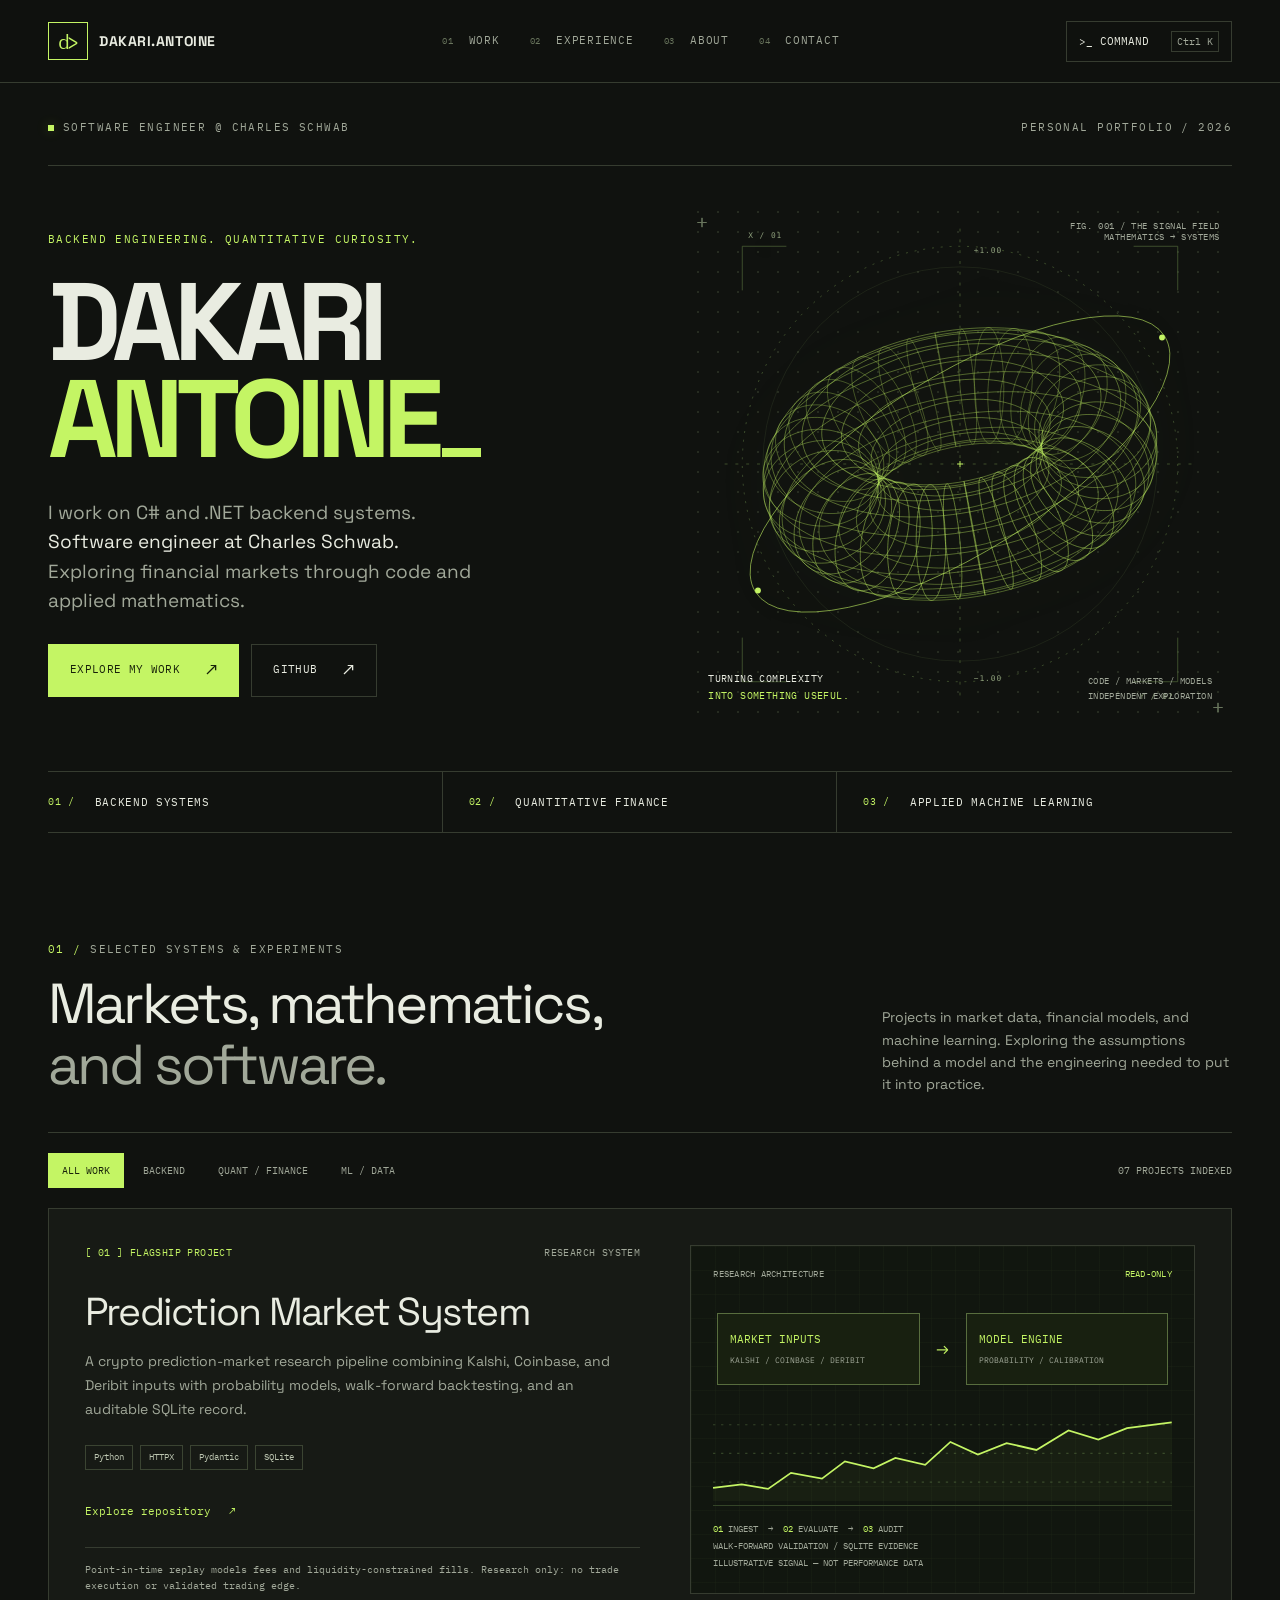
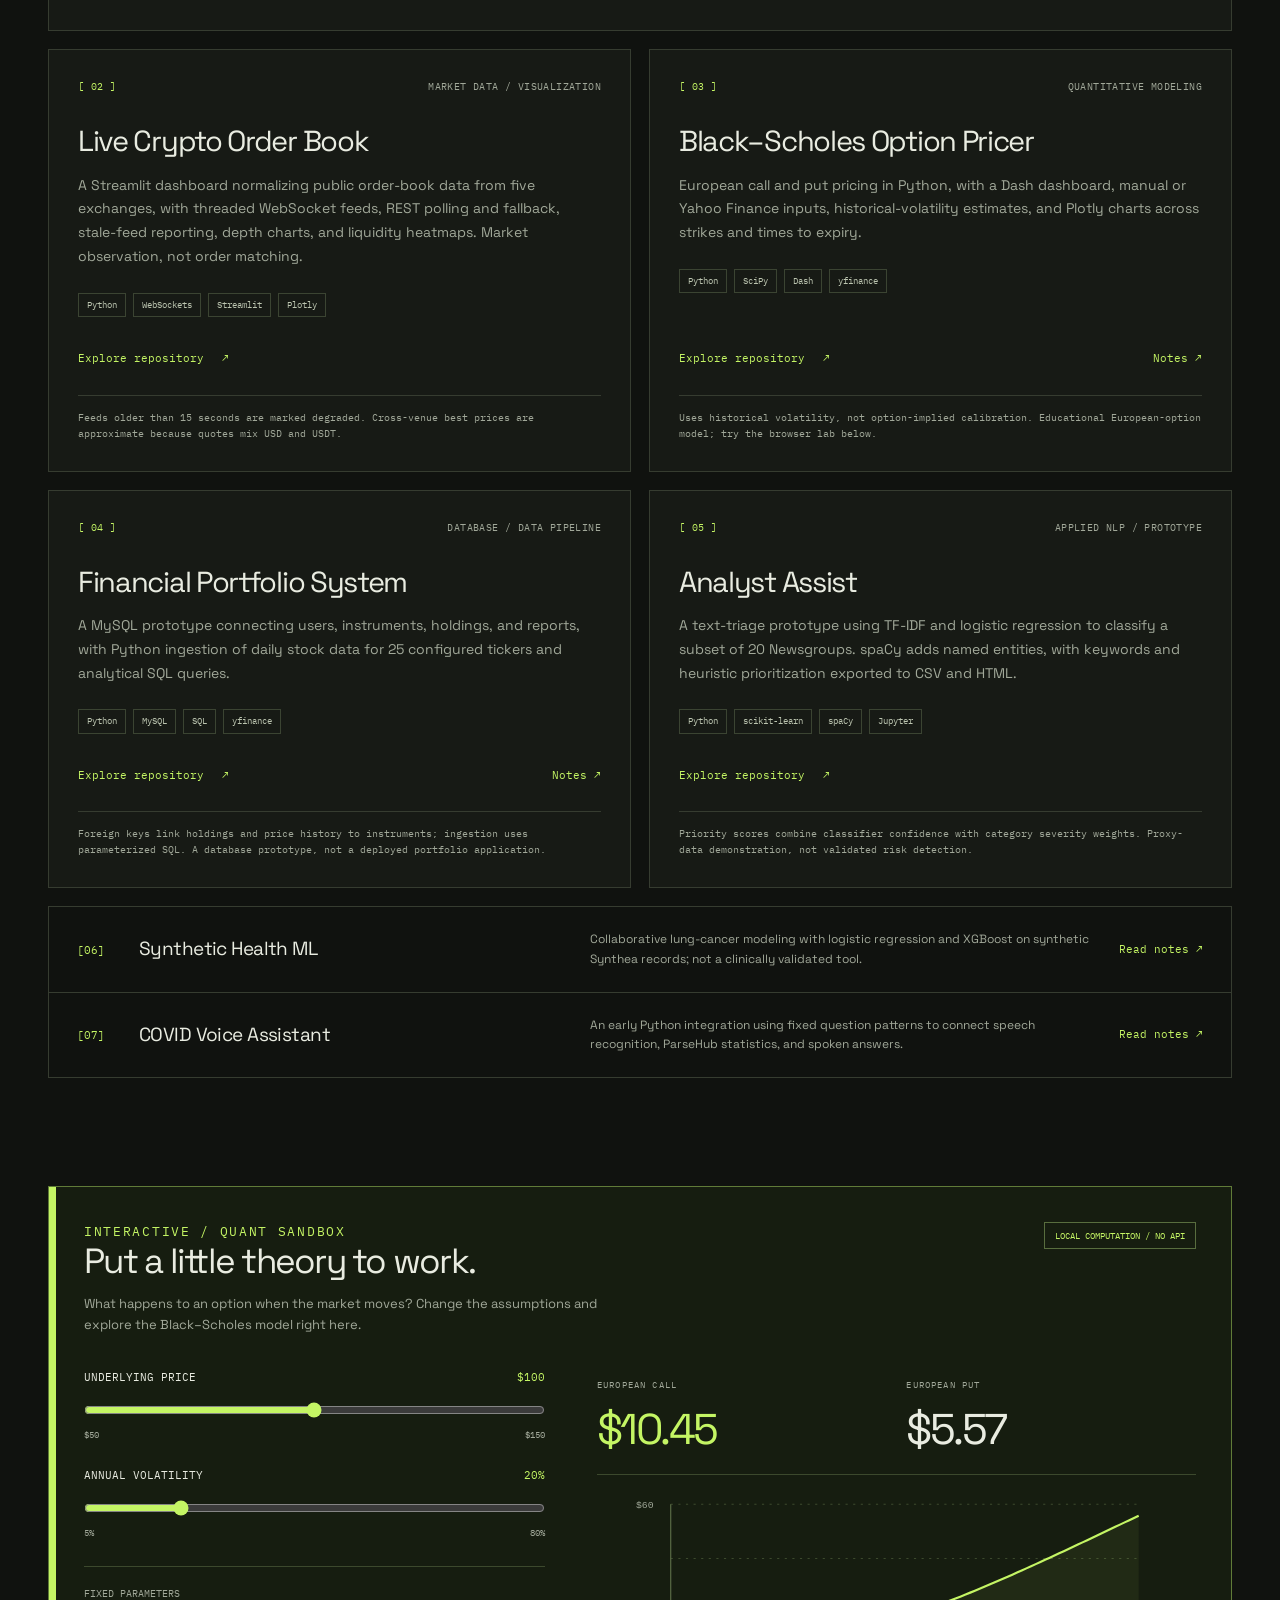
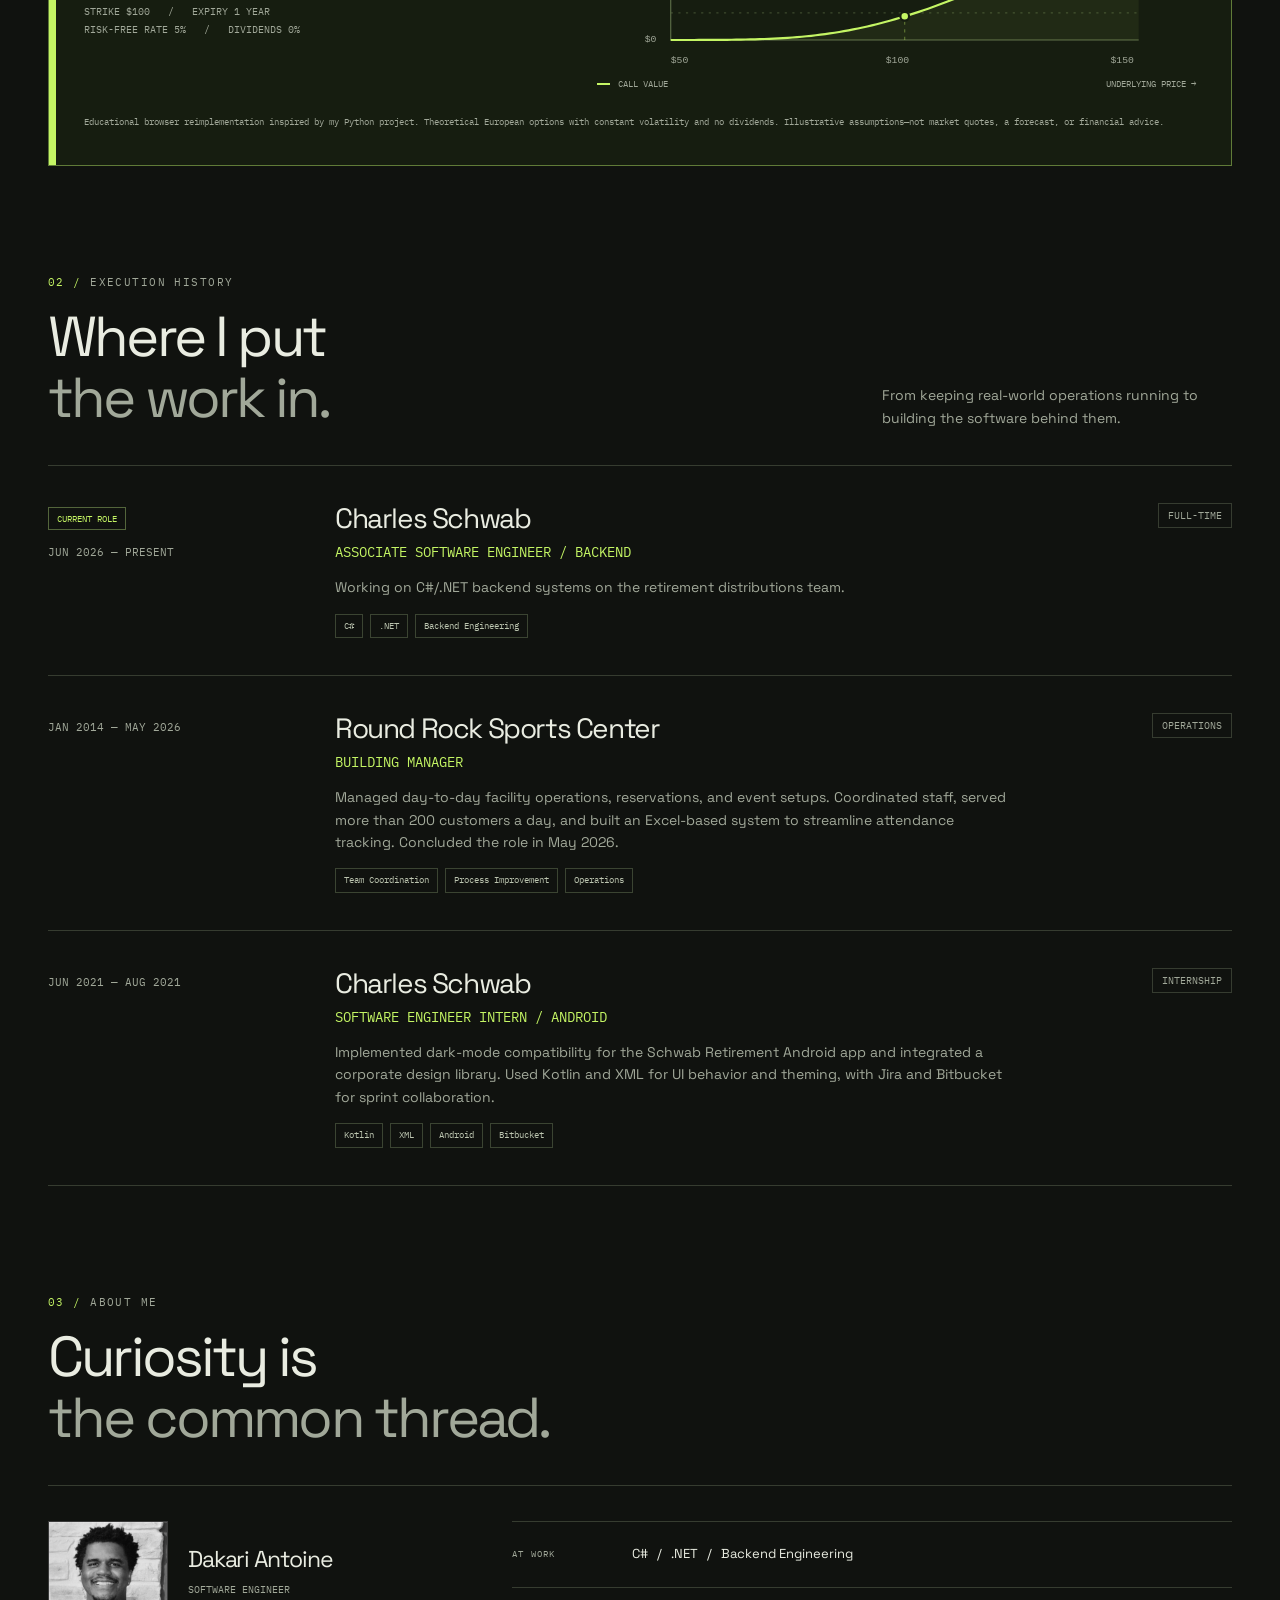
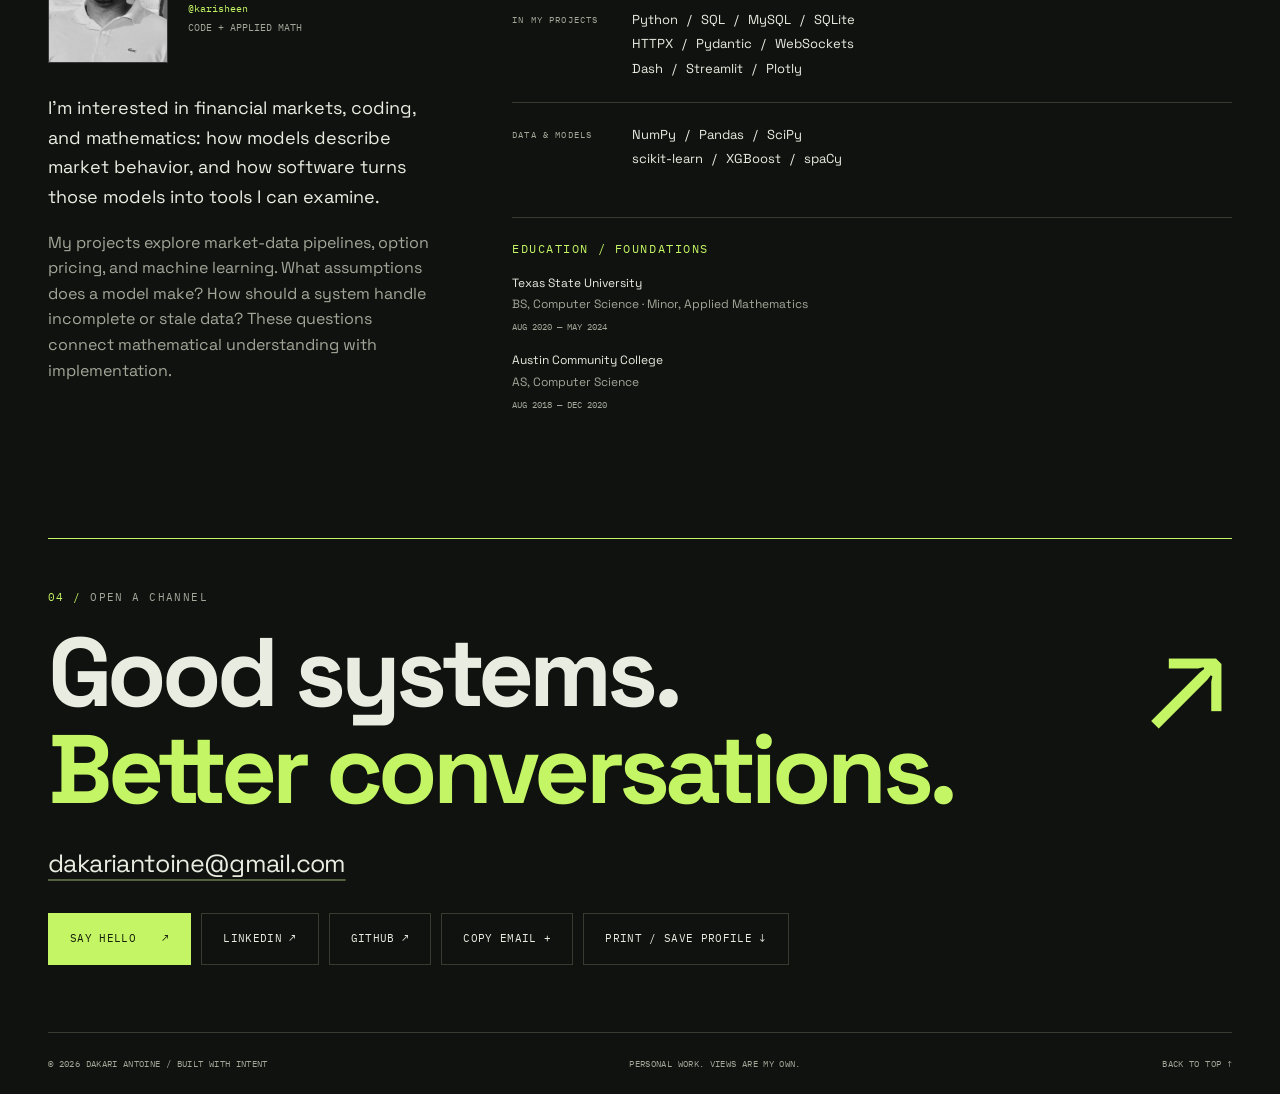
==== commit f5a0f5f3: "Refine portfolio copy for quantitative engineering roles" ====
--- a/index.html
+++ b/index.html
@@ -78,10 +78,10 @@
               ></span>
             </h1>
             <p class="hero-description">
-              I build behind the interface.<br /><strong
-                >Software engineer. Systems thinker.</strong
-              ><br />Exploring the intersection of code, financial markets, and
-              applied mathematics.
+              I work on C# and .NET backend systems.<br /><strong
+                >Software engineer at Charles Schwab.</strong
+              ><br />Exploring financial markets through code and applied
+              mathematics.
             </p>
             <p class="print-contact">
               <a href="mailto:dakariantoine@gmail.com"
@@ -144,13 +144,13 @@
               <span class="accent">01 /</span> SELECTED SYSTEMS & EXPERIMENTS
             </p>
             <h2 id="work-title">
-              Less theory.<br /><em>More source code.</em>
+              Markets, mathematics,<br /><em>and software.</em>
             </h2>
           </div>
           <p>
-            A selection of my work in financial systems, data engineering, and
-            machine learning. Ranked by engineering depth and relevance to what
-            I build.
+            Projects in market data, financial models, and machine learning.
+            Exploring the assumptions behind a model and the engineering
+            needed to put it into practice.
           </p>
         </div>
         <div class="project-toolbar" hidden id="project-toolbar">
@@ -209,9 +209,8 @@
               </div>
               <h3>Prediction Market System</h3>
               <p>
-                From market data to a defensible decision. A crypto
-                prediction-market research pipeline combining Kalshi, Coinbase,
-                and Deribit inputs with probability models, walk-forward
+                A crypto prediction-market research pipeline combining Kalshi,
+                Coinbase, and Deribit inputs with probability models, walk-forward
                 backtesting, and an auditable SQLite record.
               </p>
               <div class="tags">
@@ -229,9 +228,8 @@
                 >
               </div>
               <div class="project-reason">
-                WHY IT LEADS / Typed data, point-in-time research, fee-aware
-                simulated fills, and explicit risk controls. Research only; no
-                trade execution.
+                Point-in-time replay models fees and liquidity-constrained fills.
+                Research only: no trade execution or validated trading edge.
               </div>
             </div>
             <div
@@ -286,10 +284,10 @@
             </div>
             <h3>Live Crypto Order Book</h3>
             <p>
-              Five exchanges. One normalized view. A Streamlit dashboard with
-              threaded WebSocket feeds, REST fallback, stale-feed reporting,
-              depth charts, and liquidity heatmaps. Market observation, not
-              order matching.
+              A Streamlit dashboard normalizing public order-book data from five
+              exchanges, with threaded WebSocket feeds, REST polling and fallback,
+              stale-feed reporting, depth charts, and liquidity heatmaps.
+              Market observation, not order matching.
             </p>
             <div class="tags">
               <span class="tag">Python</span><span class="tag">WebSockets</span
@@ -305,8 +303,8 @@
               >
             </div>
             <div class="project-reason">
-              THE SIGNAL / Concurrent ingestion, feed resilience, and useful
-              financial visualization.
+              Feeds older than 15 seconds are marked degraded. Cross-venue
+              best prices are approximate because quotes mix USD and USDT.
             </div>
           </article>
           <article
@@ -320,9 +318,9 @@
             </div>
             <h3>Black–Scholes Option Pricer</h3>
             <p>
-              Financial mathematics you can interact with. European call and put
-              pricing in Python, with a Dash dashboard, Yahoo Finance inputs,
-              historical-volatility estimates, and Plotly sensitivity charts.
+              European call and put pricing in Python, with a Dash dashboard,
+              manual or Yahoo Finance inputs, historical-volatility estimates,
+              and Plotly charts across strikes and times to expiry.
             </p>
             <div class="tags">
               <span class="tag">Python</span><span class="tag">SciPy</span
@@ -338,8 +336,8 @@
               ><a class="text-link" href="./project2.html">Notes ↗</a>
             </div>
             <div class="project-reason">
-              THE SIGNAL / Turning a mathematical model into an explorable tool.
-              Try the browser lab below.
+              Uses historical volatility, not option-implied calibration.
+              Educational European-option model; try the browser lab below.
             </div>
           </article>
           <article
@@ -353,9 +351,9 @@
             </div>
             <h3>Financial Portfolio System</h3>
             <p>
-              A relational foundation for investment analysis. A MySQL prototype
-              connecting users, instruments, holdings, and reports, with Python
-              ingestion of historical stock data and analytical SQL queries.
+              A MySQL prototype connecting users, instruments, holdings, and
+              reports, with Python ingestion of daily stock data for 25 configured
+              tickers and analytical SQL queries.
             </p>
             <div class="tags">
               <span class="tag">Python</span><span class="tag">MySQL</span
@@ -371,8 +369,9 @@
               ><a class="text-link" href="./project3.html">Notes ↗</a>
             </div>
             <div class="project-reason">
-              THE SIGNAL / Relational modeling and market-data ingestion, close
-              to my backend focus.
+              Foreign keys link holdings and price history to instruments;
+              ingestion uses parameterized SQL. A database prototype, not a
+              deployed portfolio application.
             </div>
           </article>
           <article
@@ -386,10 +385,9 @@
             </div>
             <h3>Analyst Assist</h3>
             <p>
-              A transparent text-triage experiment. TF-IDF and logistic
-              regression classify a subset of 20 Newsgroups; spaCy adds named
-              entities, with keywords and heuristic prioritization exported to
-              CSV and HTML.
+              A text-triage prototype using TF-IDF and logistic regression to
+              classify a subset of 20 Newsgroups. spaCy adds named entities,
+              with keywords and heuristic prioritization exported to CSV and HTML.
             </p>
             <div class="tags">
               <span class="tag">Python</span
@@ -406,8 +404,9 @@
               >
             </div>
             <div class="project-reason">
-              THE SIGNAL / Interpretable NLP from features to analyst artifacts.
-              Proxy-data demonstration, not validated risk detection.
+              Priority scores combine classifier confidence with category
+              severity weights. Proxy-data demonstration, not validated risk
+              detection.
             </div>
           </article>
         </div>
@@ -416,8 +415,8 @@
             <span class="project-rank">[06]</span>
             <h3>Synthetic Health ML</h3>
             <p>
-              Collaborative lung-cancer modeling research. Synthetic data; not a
-              clinical tool.
+              Collaborative lung-cancer modeling with logistic regression and
+              XGBoost on synthetic Synthea records; not a clinically validated tool.
             </p>
             <a
               class="text-link"
@@ -434,8 +433,8 @@
             <span class="project-rank">[07]</span>
             <h3>COVID Voice Assistant</h3>
             <p>
-              An early experiment connecting speech recognition, ParseHub data,
-              and spoken answers.
+              An early Python integration using fixed question patterns to
+              connect speech recognition, ParseHub statistics, and spoken answers.
             </p>
             <a
               class="text-link"
@@ -445,11 +444,6 @@
             >
           </article>
         </div>
-        <p class="ranking-note">
-          CURATION LOG / All 8 public repositories reviewed, including this
-          portfolio. 7 projects ranked by depth, completeness, and fit—not
-          stars. Research and prototypes are labeled as such.
-        </p>
       </section>
 
       <section class="section lab-section" id="lab" aria-labelledby="lab-title">
@@ -630,10 +624,10 @@
                 <h3>Charles Schwab</h3>
                 <span>FULL-TIME</span>
               </div>
-              <p class="experience-role">SOFTWARE ENGINEER / BACKEND</p>
+              <p class="experience-role">ASSOCIATE SOFTWARE ENGINEER / BACKEND</p>
               <p>
-                Working as a full-time backend software engineer, developing
-                with C# and .NET.
+                Working on C#/.NET backend systems on the retirement
+                distributions team.
               </p>
               <div class="tags">
                 <span class="tag">C#</span><span class="tag">.NET</span
@@ -696,7 +690,7 @@
         <div class="section-heading">
           <div>
             <p class="eyebrow">
-              <span class="accent">03 /</span> THE PERSON BEHIND THE PROMPT
+              <span class="accent">03 /</span> ABOUT ME
             </p>
             <h2 id="about-title">
               Curiosity is<br /><em>the common thread.</em>
@@ -723,13 +717,15 @@
               </div>
             </div>
             <p class="about-copy">
-              I'm interested in what happens when software meets financial
-              markets—and how mathematics helps us make sense of both.
+              I'm interested in financial markets, coding, and mathematics:
+              how models describe market behavior, and how software turns
+              those models into tools I can examine.
             </p>
             <p>
-              My projects follow that curiosity: market-data pipelines,
-              quantitative models, and experiments in machine learning. My
-              day-to-day focus is backend engineering with C# and .NET.
+              My projects explore market-data pipelines, option pricing, and
+              machine learning. What assumptions does a model make? How should a
+              system handle incomplete or stale data? These questions connect
+              mathematical understanding with implementation.
             </p>
           </div>
           <div>
--- a/styles/main.css
+++ b/styles/main.css
@@ -644,11 +644,6 @@
 .archive-row .project-rank {
   font: 11px var(--mono);
 }
-.ranking-note {
-  font: 10px/1.8 var(--mono);
-  color: var(--muted);
-  margin: 19px 0 0;
-}
 .lab {
   border: 1px solid #607b38;
   background: #161d10;
@@ -1508,9 +1503,6 @@
     font-size: 9px;
     gap: 5px;
   }
-  .ranking-note {
-    font-size: 9px;
-  }
   .lab {
     padding: 25px 22px;
   }
@@ -1669,7 +1661,6 @@
   .project-diagram,
   .lab-section,
   .project-archive,
-  .ranking-note,
   .profile-image,
   .contact-symbol,
   .contact-links,
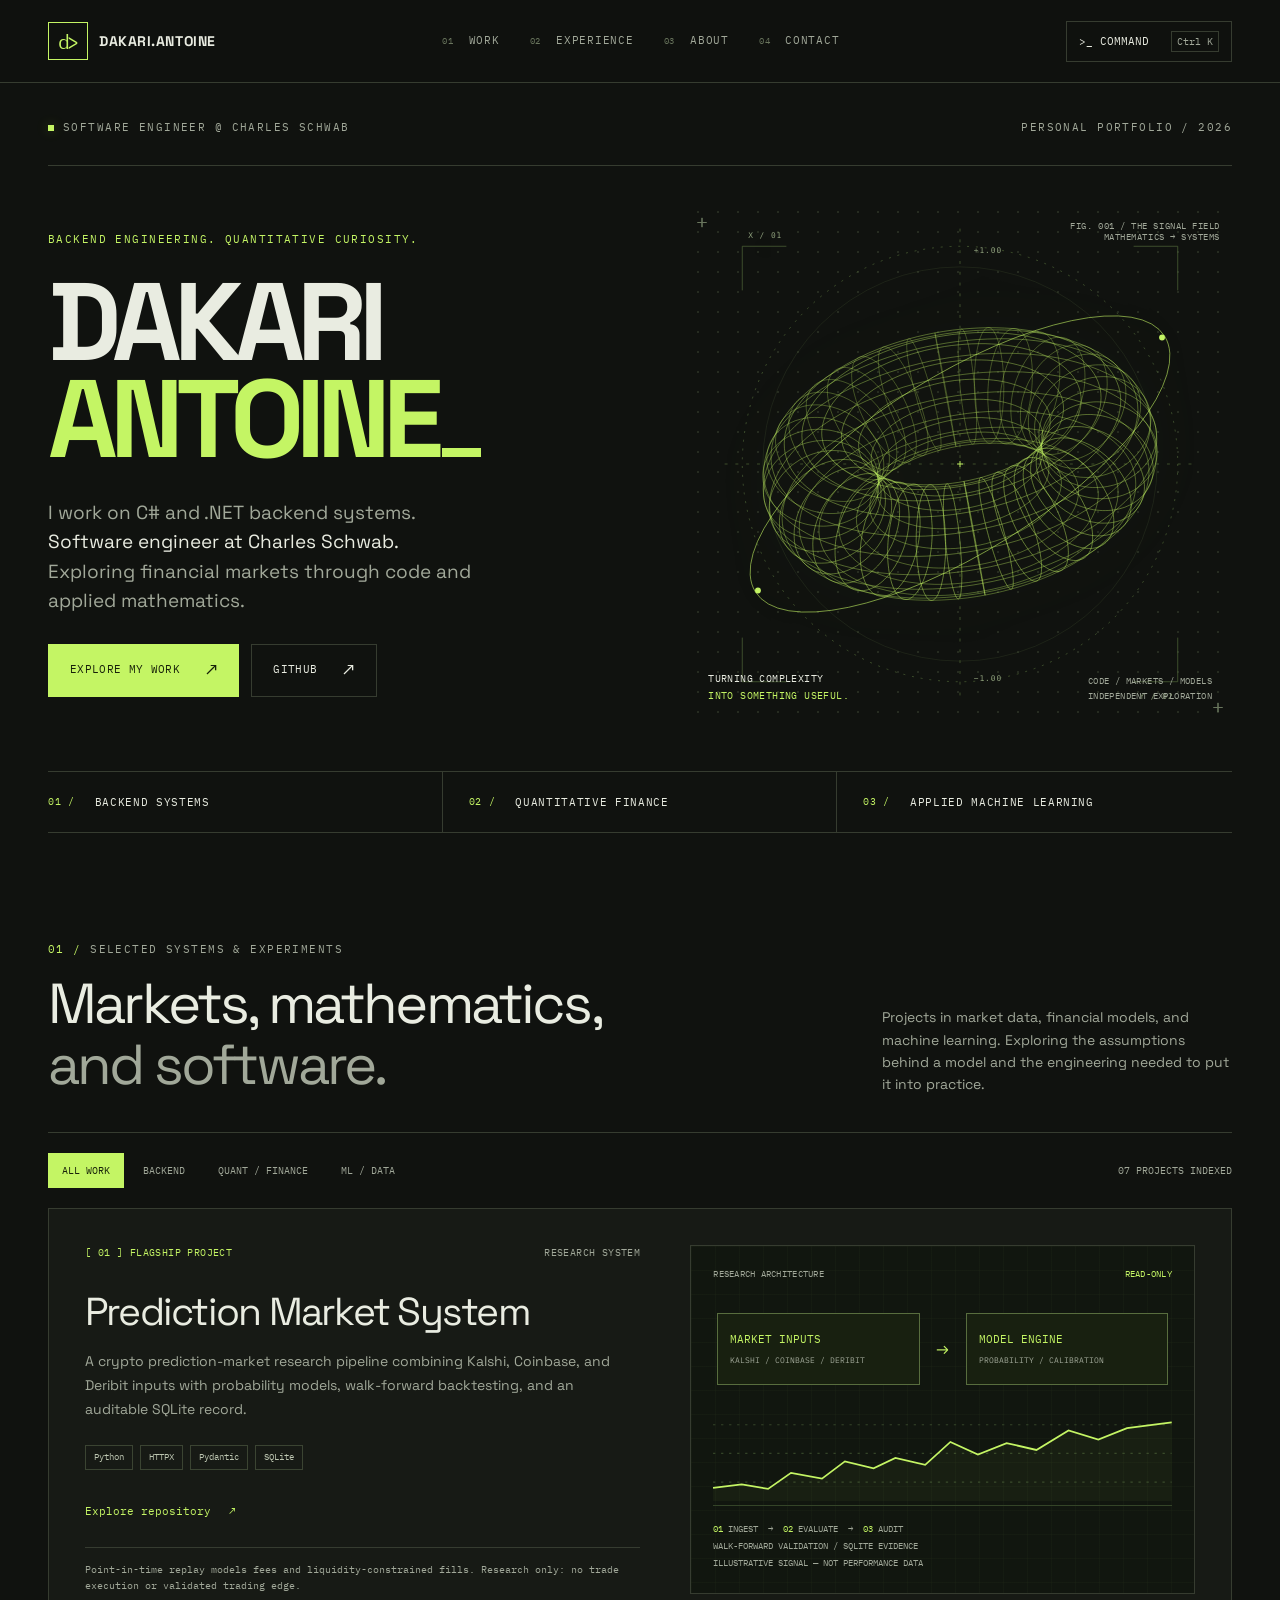
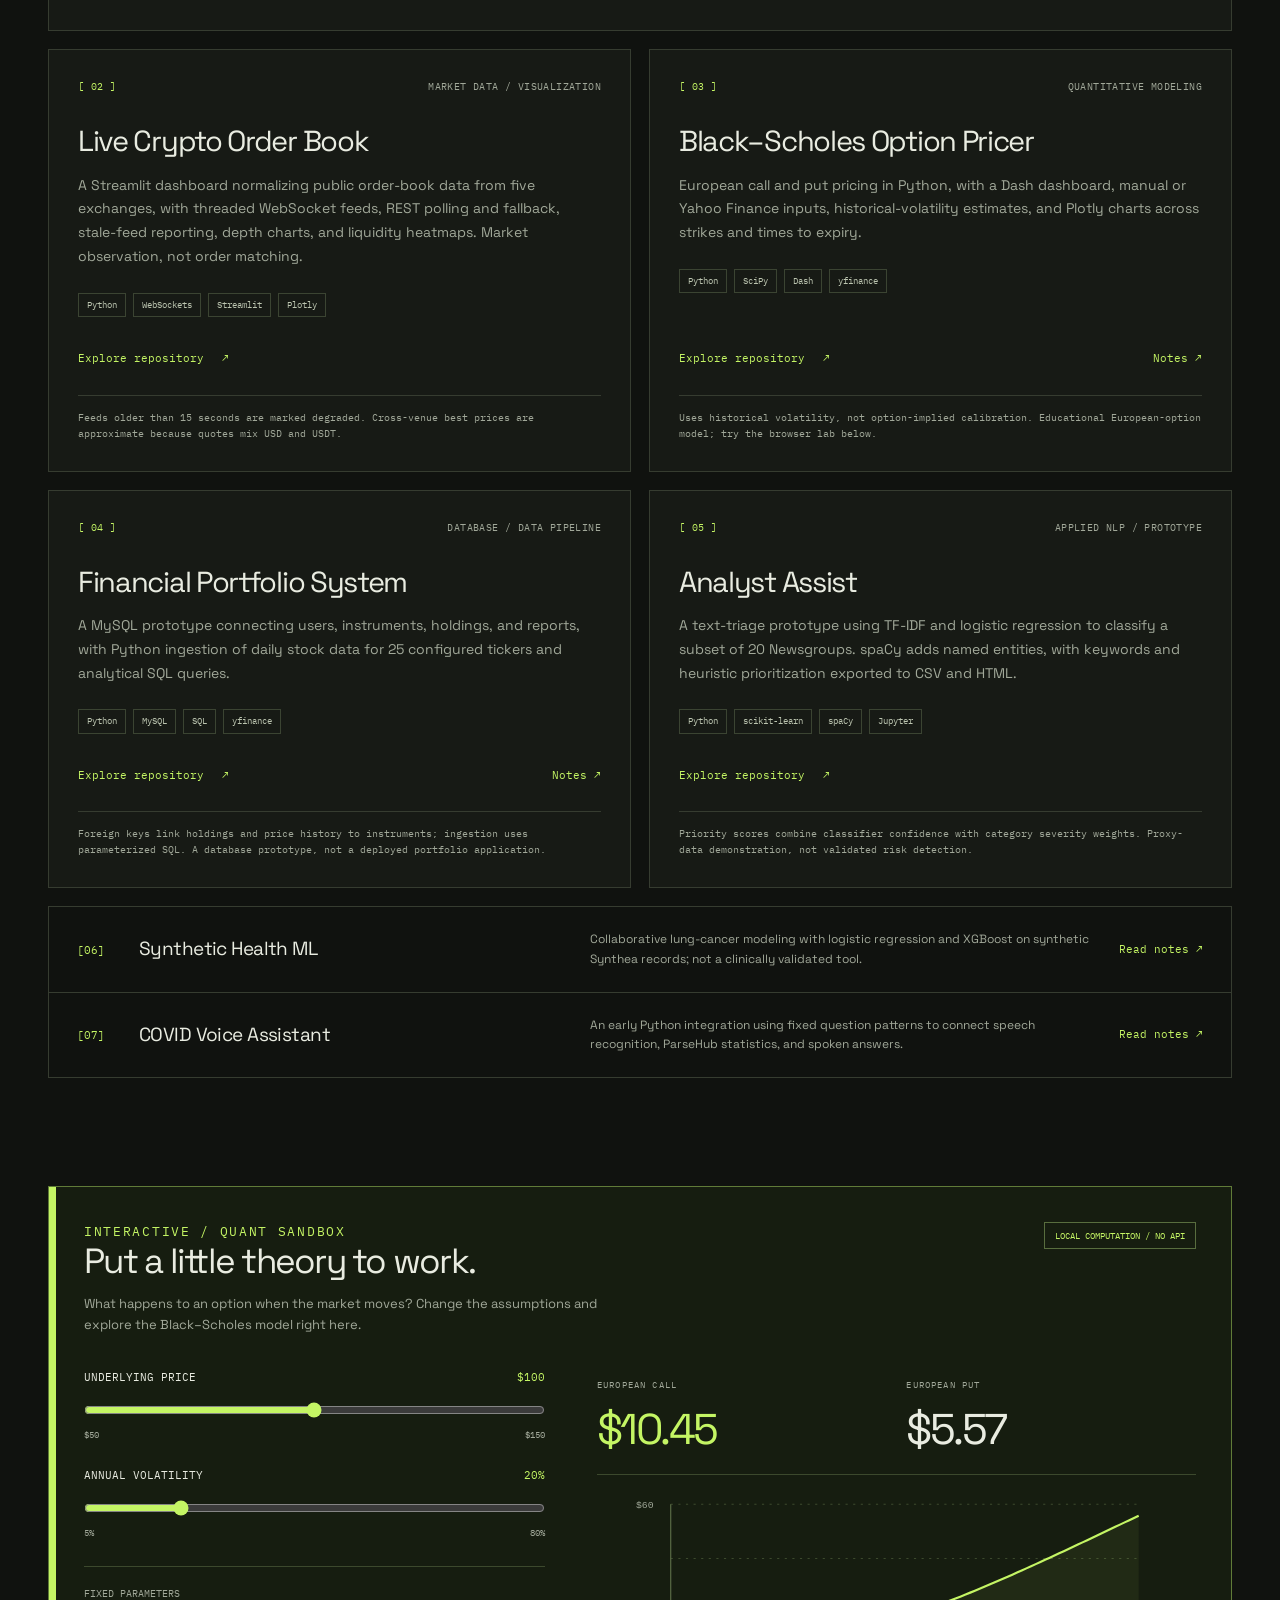
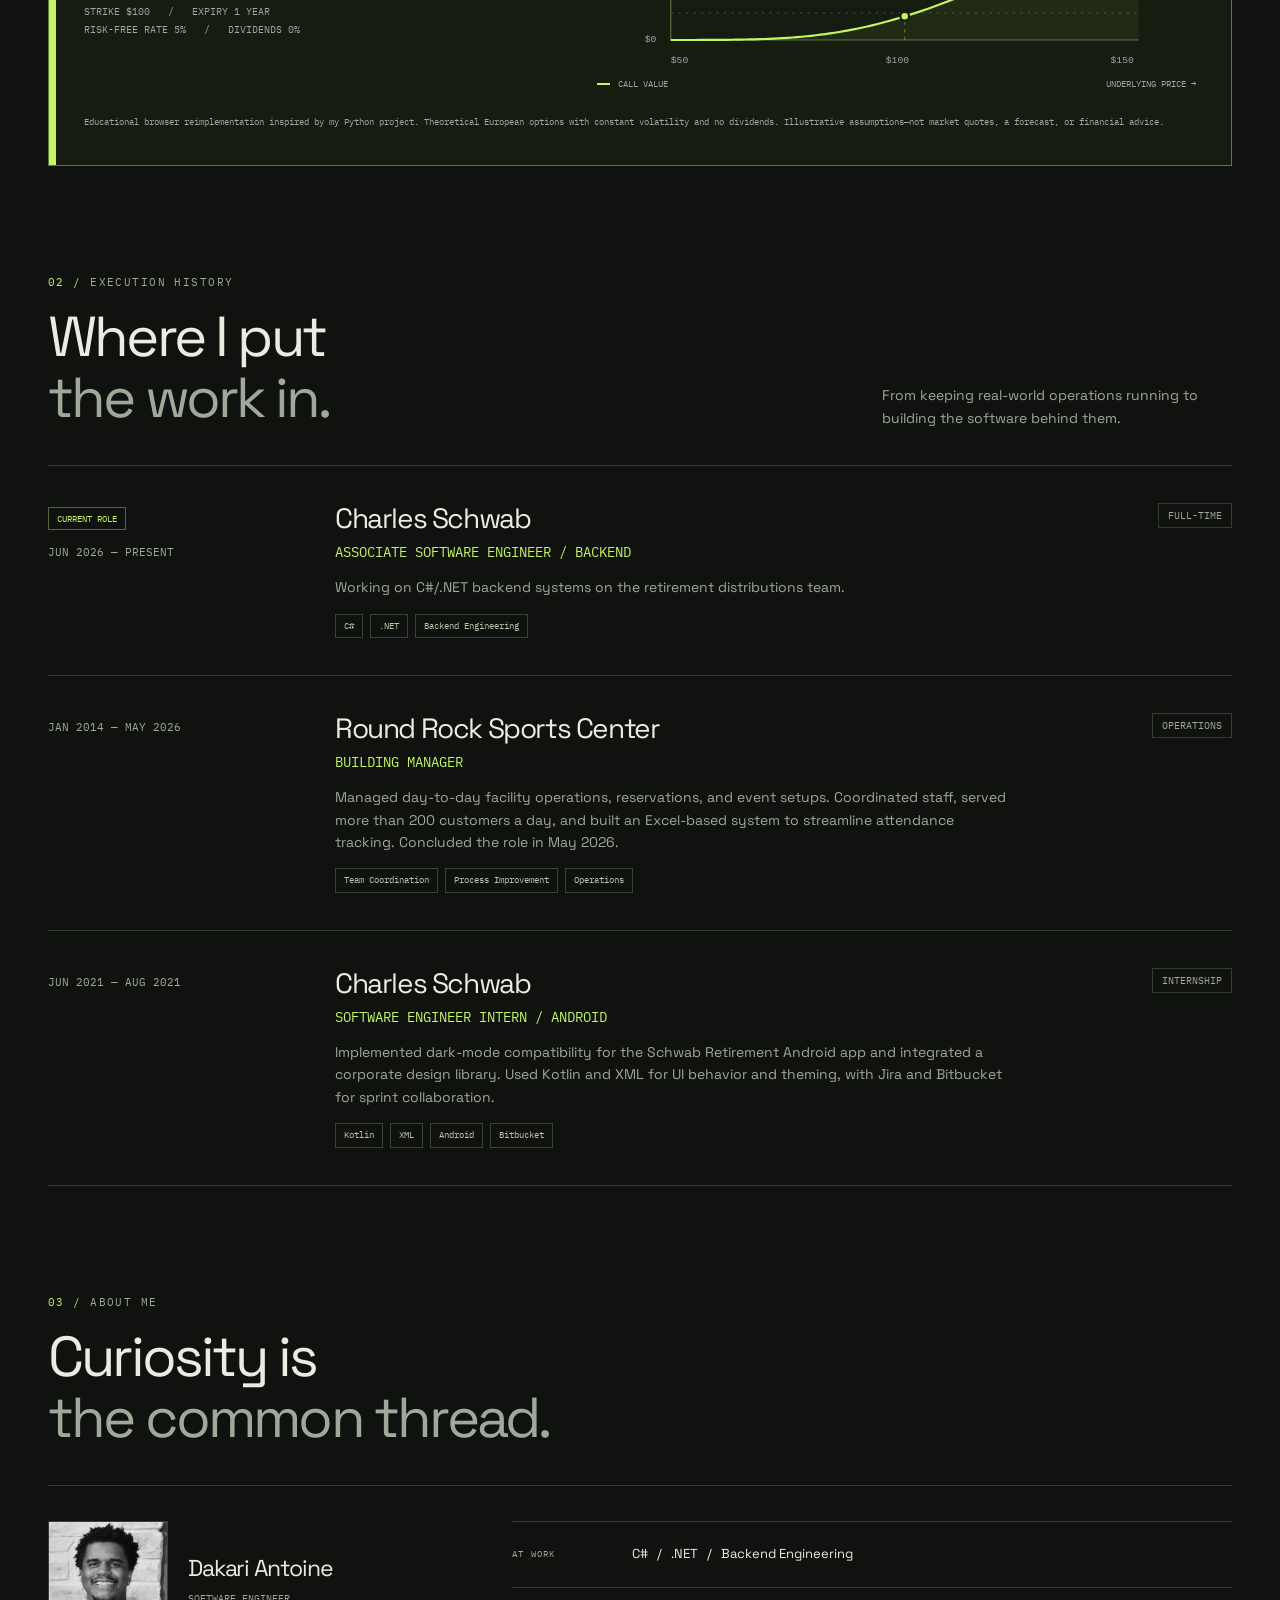
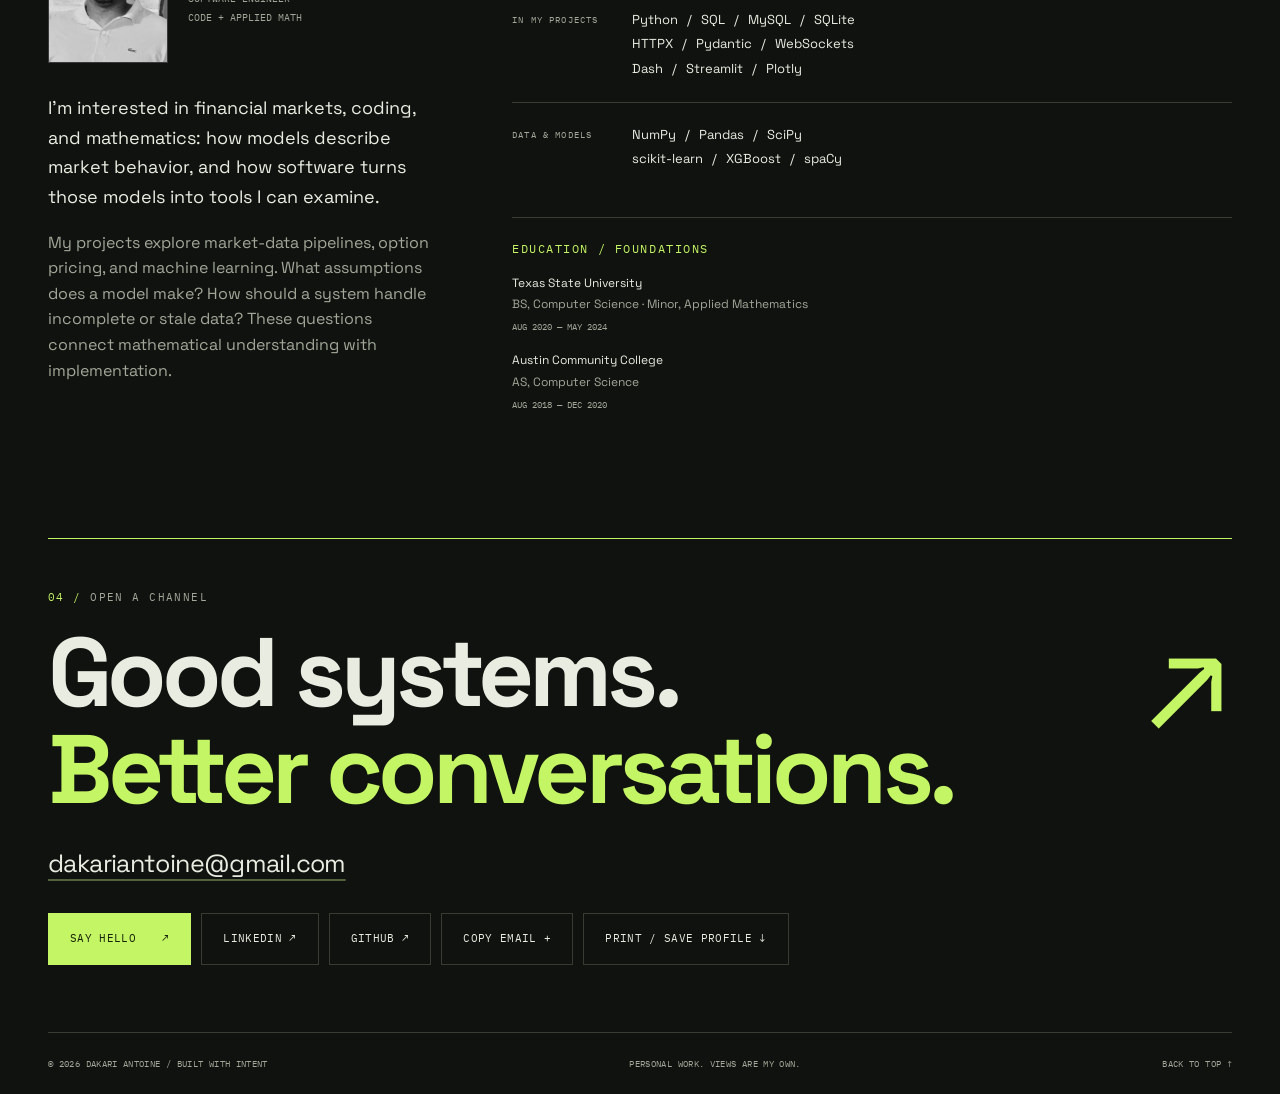
==== commit 375a3c3f: "Remove social handle from About profile card" ====
--- a/index.html
+++ b/index.html
@@ -711,8 +711,7 @@
               <div>
                 <h3>Dakari Antoine</h3>
                 <p>
-                  SOFTWARE ENGINEER<br /><span class="accent">@karisheen</span
-                  ><br />CODE + APPLIED MATH
+                  SOFTWARE ENGINEER<br />CODE + APPLIED MATH
                 </p>
               </div>
             </div>
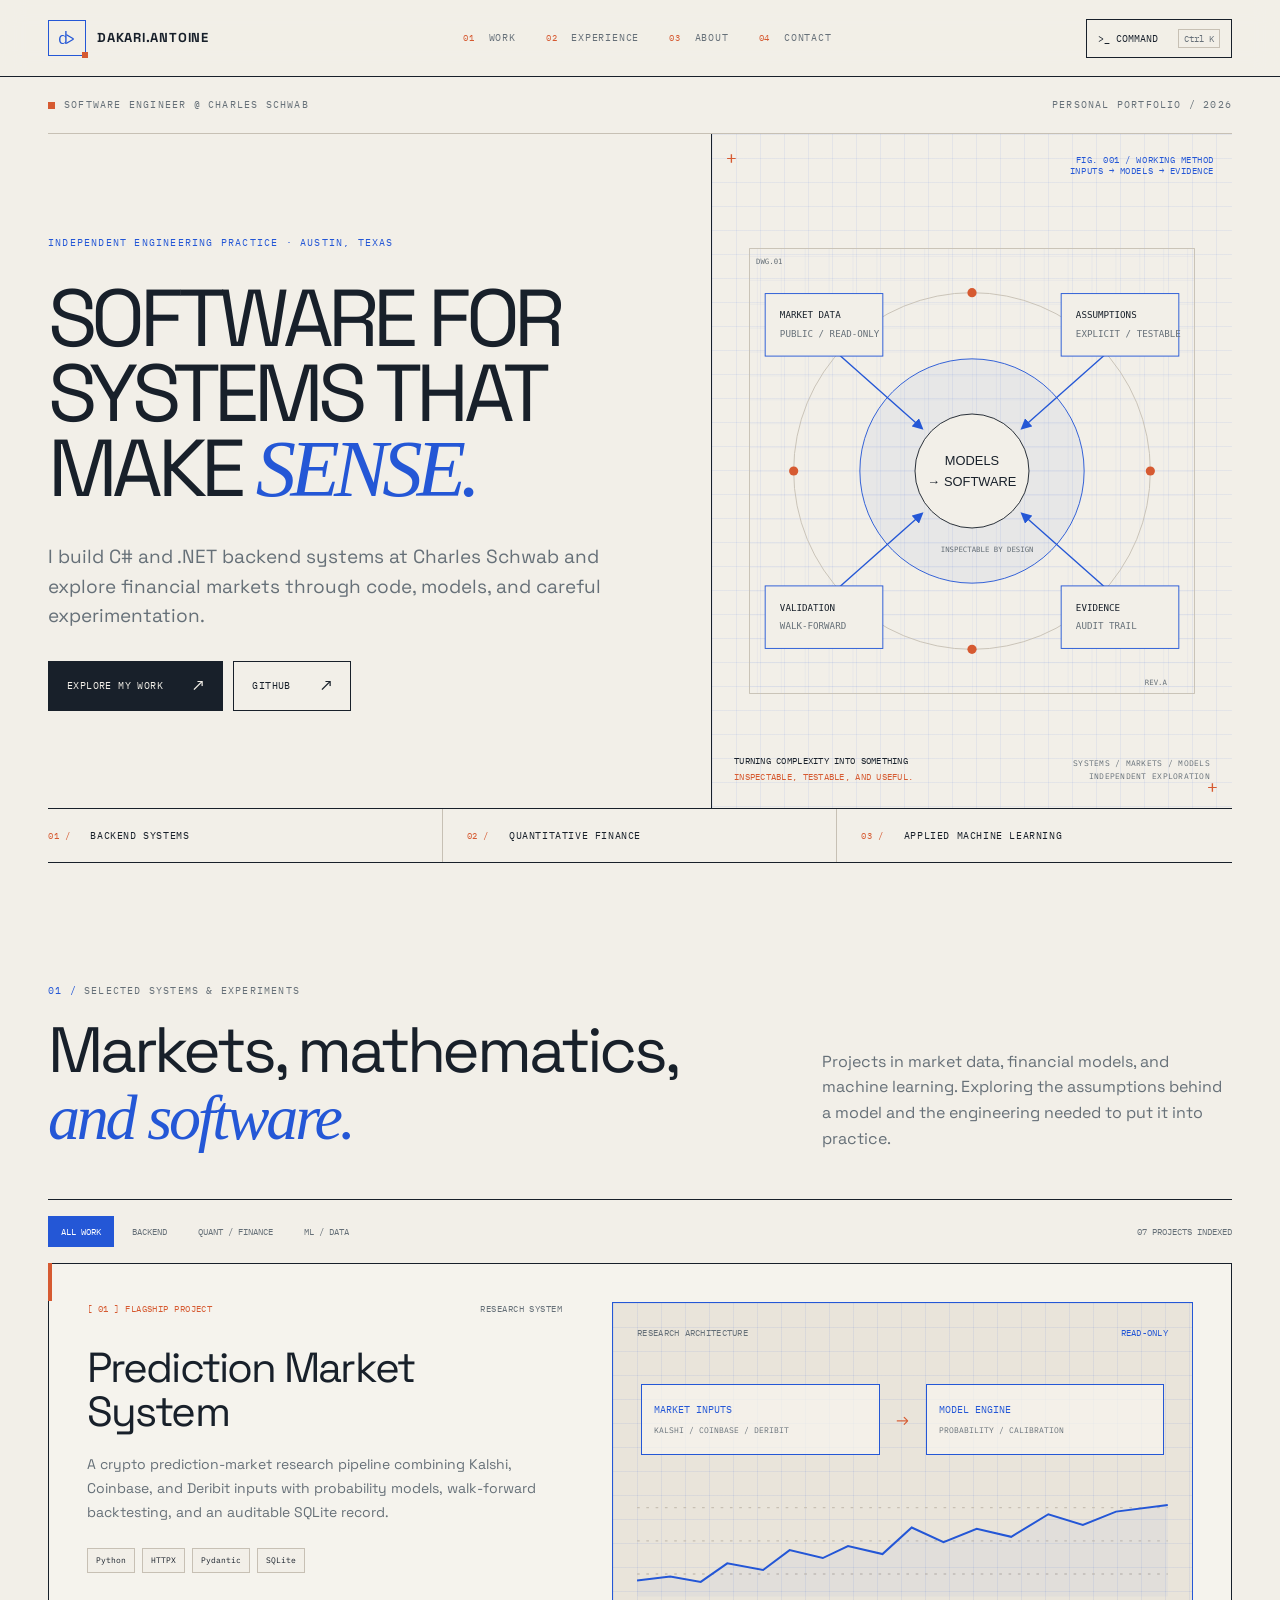
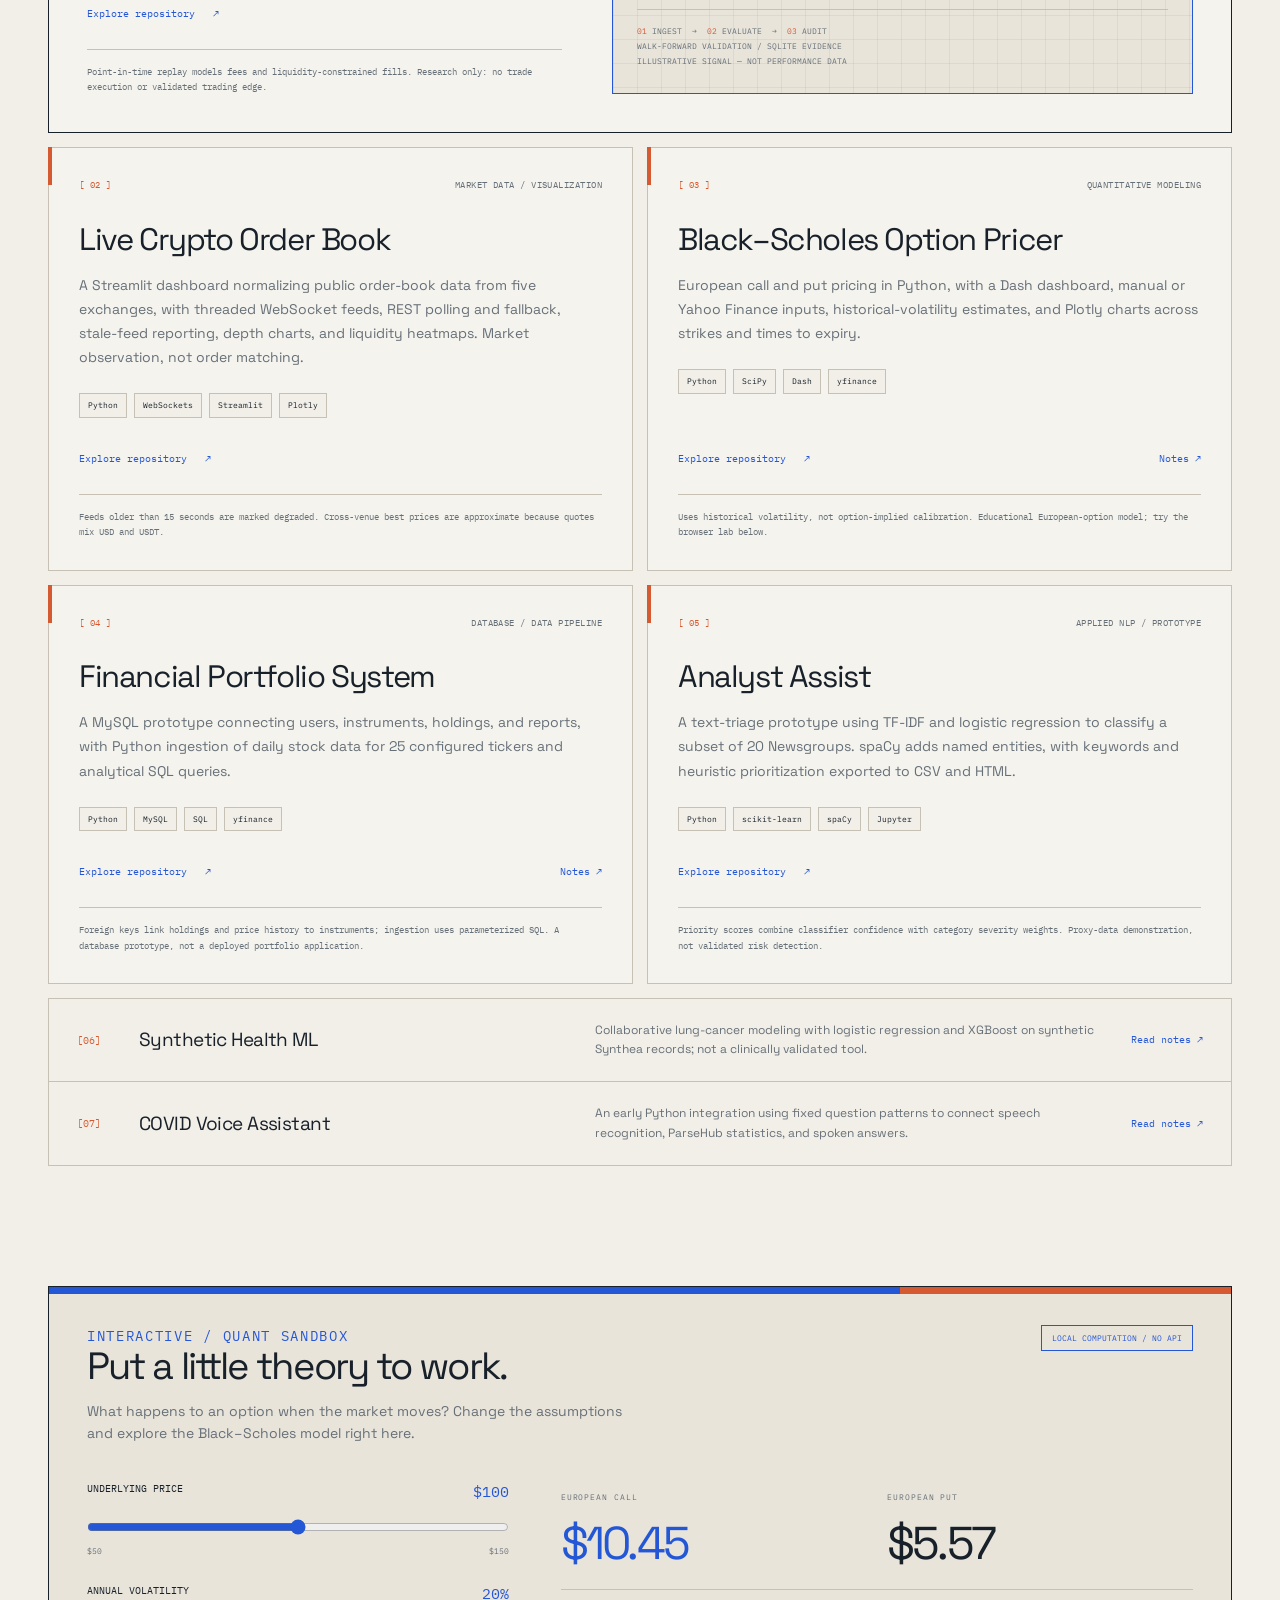
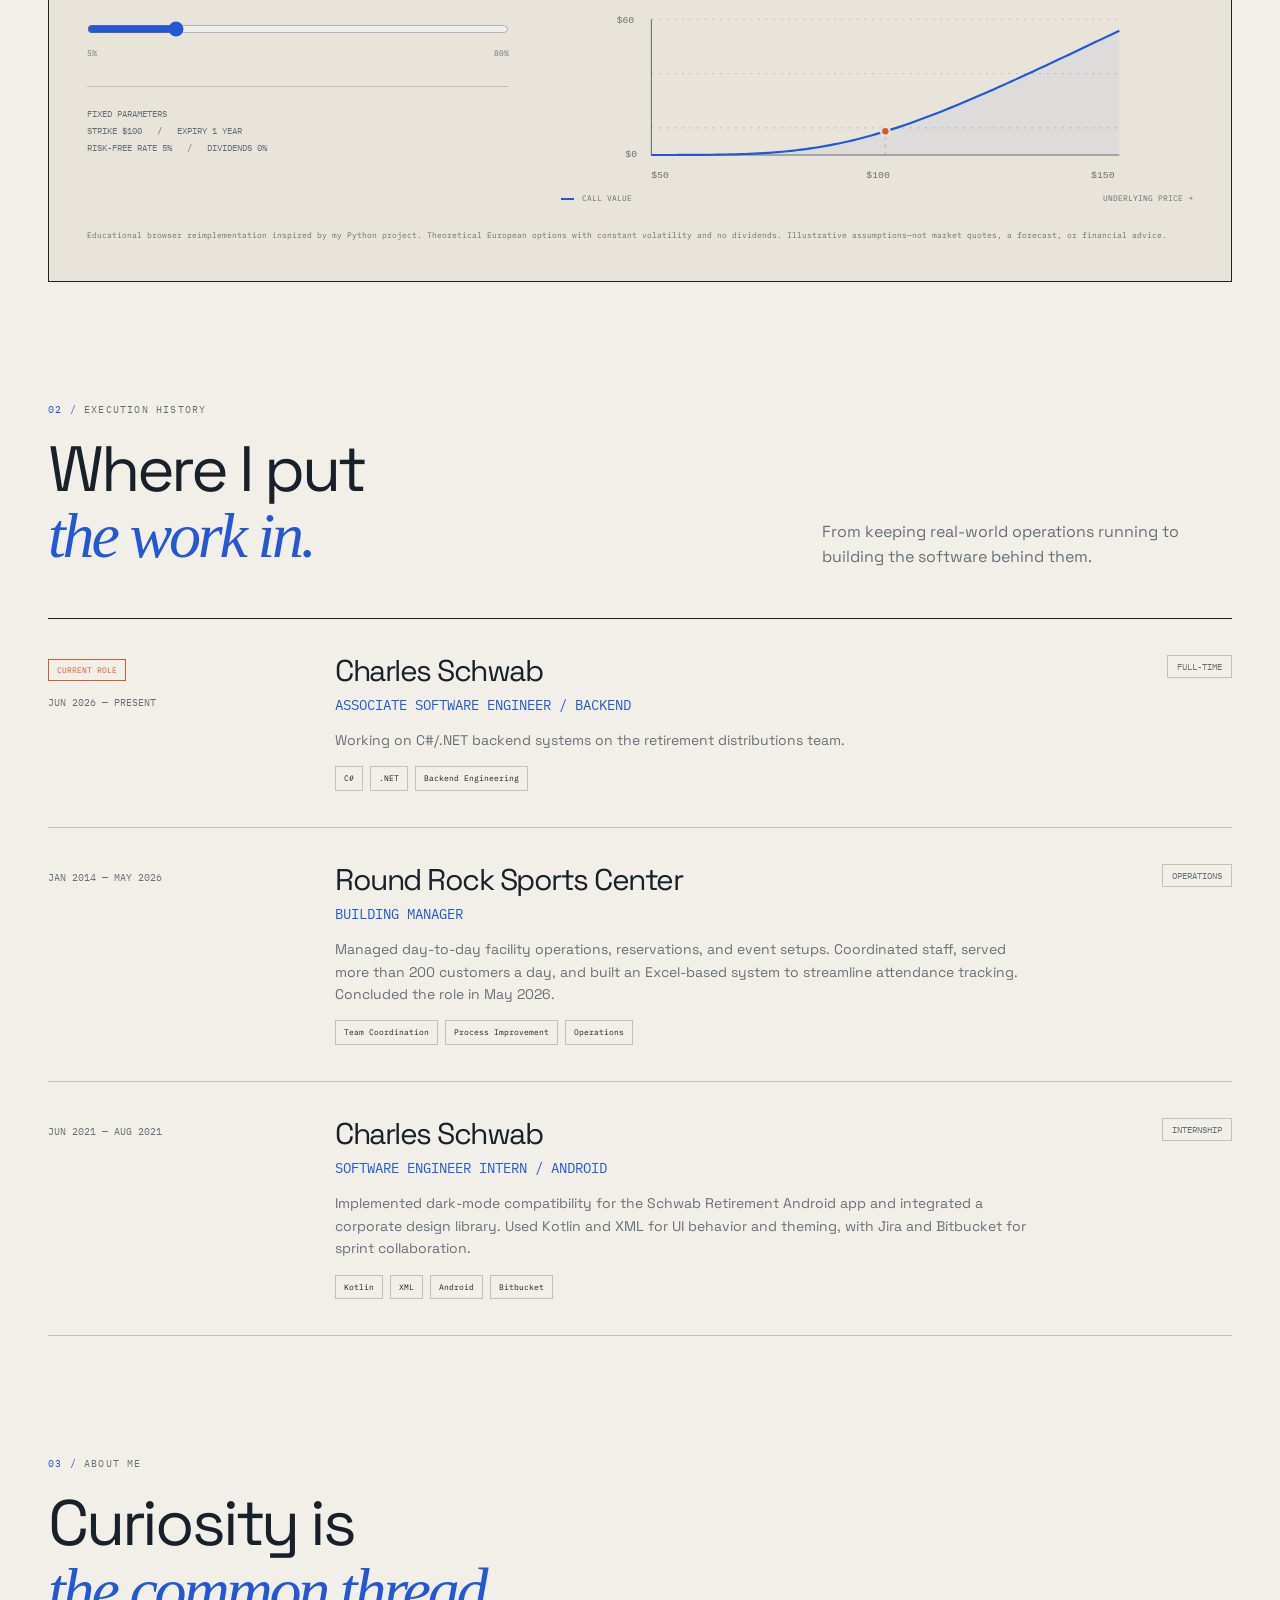
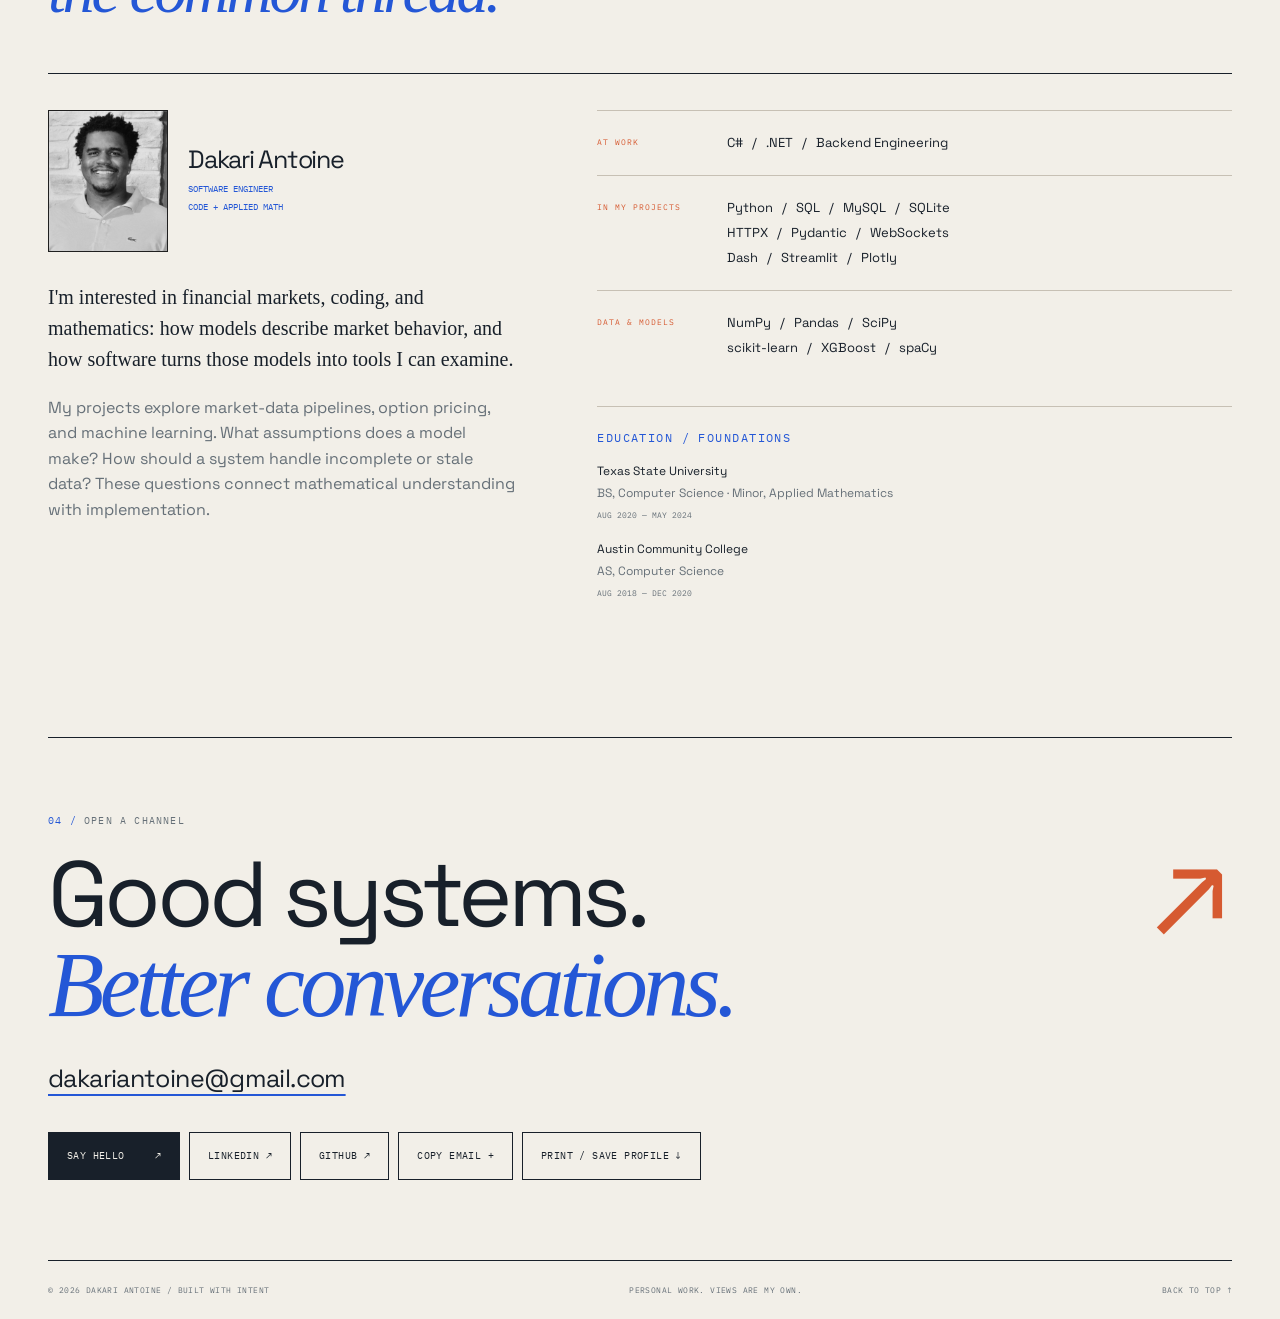
==== commit dad2ed5c: "Redesign portfolio with editorial blueprint system" ====
--- a/index.html
+++ b/index.html
@@ -3,7 +3,7 @@
   <head>
     <meta charset="utf-8" />
     <meta name="viewport" content="width=device-width, initial-scale=1" />
-    <meta name="theme-color" content="#10120f" />
+    <meta name="theme-color" content="#f2efe8" />
     <meta
       name="description"
       content="Dakari Antoine — backend software engineer at Charles Schwab. Exploring quantitative finance, market data systems, and applied machine learning."
@@ -69,19 +69,17 @@
         <div class="hero-grid">
           <div class="hero-copy">
             <p class="eyebrow hero-kicker">
-              BACKEND ENGINEERING. QUANTITATIVE CURIOSITY.
+              INDEPENDENT ENGINEERING PRACTICE · AUSTIN, TEXAS
             </p>
             <h1 id="hero-title">
-              <span>DAKARI</span>
-              <span class="name-last"
-                >ANTOINE<span class="cursor" aria-hidden="true"></span
-              ></span>
+              <span>SOFTWARE FOR</span>
+              <span>SYSTEMS THAT</span>
+              <span class="name-last">MAKE <em>SENSE.</em></span>
             </h1>
             <p class="hero-description">
-              I work on C# and .NET backend systems.<br /><strong
-                >Software engineer at Charles Schwab.</strong
-              ><br />Exploring financial markets through code and applied
-              mathematics.
+              I build C# and .NET backend systems at Charles Schwab and explore
+              financial markets through code, models, and careful
+              experimentation.
             </p>
             <p class="print-contact">
               <a href="mailto:dakariantoine@gmail.com"
@@ -109,7 +107,7 @@
           </div>
           <div class="hero-art" aria-hidden="true">
             <span class="art-label"
-              >FIG. 001 / THE SIGNAL FIELD<br />MATHEMATICS → SYSTEMS</span
+              >FIG. 001 / WORKING METHOD<br />INPUTS → MODELS → EVIDENCE</span
             >
             <img
               class="orbital-art"
@@ -121,11 +119,11 @@
             />
             <div class="art-caption">
               <span
-                >TURNING COMPLEXITY<br /><strong
-                  >INTO SOMETHING USEFUL.</strong
+                >TURNING COMPLEXITY INTO SOMETHING<br /><strong
+                  >INSPECTABLE, TESTABLE, AND USEFUL.</strong
                 ></span
               ><span class="art-coordinates"
-                >CODE / MARKETS / MODELS<br />INDEPENDENT EXPLORATION</span
+                >SYSTEMS / MARKETS / MODELS<br />INDEPENDENT EXPLORATION</span
               >
             </div>
           </div>
--- a/styles/main.css
+++ b/styles/main.css
@@ -1,41 +1,41 @@
 @font-face {
-  font-family: Space Grotesk;
+  font-family: "Space Grotesk";
   src: url("../assets/fonts/space-grotesk-regular.ttf") format("truetype");
   font-weight: 400;
   font-display: swap;
 }
 @font-face {
-  font-family: Space Grotesk;
+  font-family: "Space Grotesk";
   src: url("../assets/fonts/space-grotesk-bold.ttf") format("truetype");
   font-weight: 700;
   font-display: swap;
 }
 @font-face {
-  font-family: IBM Plex Mono;
+  font-family: "IBM Plex Mono";
   src: url("../assets/fonts/ibm-plex-mono-regular.ttf") format("truetype");
   font-weight: 400;
   font-display: swap;
 }
 
 :root {
-  color-scheme: dark;
-  --bg: #10120f;
-  --panel: #171a15;
-  --text: #e9ece1;
-  --muted: #a1a899;
-  --line: #363c30;
-  --accent: #c4f564;
-  --ink: #172009;
+  color-scheme: light;
+  --bg: #f2efe8;
+  --panel: #e9e4da;
+  --surface: #f8f6f0;
+  --text: #18202a;
+  --muted: #667078;
+  --line: #c7c0b4;
+  --line-strong: #18202a;
+  --accent: #2457d6;
+  --signal: #d65a31;
+  --ink: #f8f6f0;
   --mono: "IBM Plex Mono", monospace;
   --sans: "Space Grotesk", Arial, sans-serif;
-}
-* {
-  box-sizing: border-box;
-}
-html {
-  scroll-behavior: smooth;
-  scroll-padding-top: 100px;
-}
+  --serif: Georgia, "Times New Roman", serif;
+}
+
+* { box-sizing: border-box; }
+html { scroll-behavior: smooth; scroll-padding-top: 96px; }
 body {
   margin: 0;
   background: var(--bg);
@@ -43,1770 +43,534 @@
   font: 16px/1.6 var(--sans);
   -webkit-font-smoothing: antialiased;
 }
-body:has(dialog[open]) {
-  overflow: hidden;
-}
-::selection {
-  background: var(--accent);
-  color: var(--ink);
-}
-a {
-  color: inherit;
-  text-decoration: none;
-}
-button,
-input {
-  font: inherit;
-}
-button,
-a,
-input,
-summary {
-  -webkit-tap-highlight-color: transparent;
-}
-button {
-  cursor: pointer;
-}
-button {
-  color: inherit;
-}
-button:disabled {
-  cursor: default;
-}
-button:focus-visible,
-a:focus-visible,
-input:focus-visible,
-summary:focus-visible {
-  outline: 2px solid var(--accent);
-  outline-offset: 5px;
-}
-[hidden] {
-  display: none !important;
-}
-svg {
-  display: block;
-  max-width: 100%;
-}
-img {
-  display: block;
-  max-width: 100%;
-}
-p,
-h1,
-h2,
-h3 {
-  margin-top: 0;
-}
-p {
+body:has(dialog[open]) { overflow: hidden; }
+::selection { background: var(--accent); color: #fff; }
+a { color: inherit; text-decoration: none; }
+button, input { font: inherit; }
+button, a, input, summary { -webkit-tap-highlight-color: transparent; }
+button { color: inherit; cursor: pointer; }
+button:disabled { cursor: default; }
+button:focus-visible, a:focus-visible, input:focus-visible, summary:focus-visible {
+  outline: 3px solid var(--signal);
+  outline-offset: 4px;
+}
+[hidden] { display: none !important; }
+svg, img { display: block; max-width: 100%; }
+p, h1, h2, h3 { margin-top: 0; }
+p { color: var(--muted); }
+h1, h2, h3 { line-height: 1.04; letter-spacing: -0.05em; }
+h2 { font-size: clamp(42px, 5vw, 72px); font-weight: 400; margin-bottom: 0; }
+h3 { font-size: 28px; font-weight: 400; }
+
+.shell { width: min(1320px, calc(100% - 96px)); margin-inline: auto; }
+.mono, .eyebrow, .tag, .button, .nav-link, .project-meta, .text-link { font-family: var(--mono); }
+.eyebrow {
+  font-size: 10px;
+  text-transform: uppercase;
+  letter-spacing: 0.12em;
   color: var(--muted);
 }
-h1,
-h2,
-h3 {
-  line-height: 1.08;
-  letter-spacing: -0.05em;
-}
-h2 {
-  font-size: clamp(36px, 4.4vw, 60px);
-  font-weight: 400;
-  margin-bottom: 0;
-}
-h3 {
-  font-size: 27px;
-  font-weight: 400;
-}
-.shell {
-  width: min(1280px, calc(100% - 96px));
-  margin-inline: auto;
-}
-.mono,
-.eyebrow,
-.tag,
-.button,
-.nav-link,
-.project-meta,
-.text-link {
-  font-family: var(--mono);
-}
-.eyebrow {
-  font-size: 11px;
-  text-transform: uppercase;
-  letter-spacing: 0.13em;
-  color: var(--muted);
-}
-.accent {
-  color: var(--accent);
-}
+.accent { color: var(--accent); }
 .skip-link {
   position: fixed;
-  left: 20px;
+  left: 18px;
   top: -100px;
-  background: var(--accent);
-  color: var(--ink);
-  padding: 12px;
+  background: var(--text);
+  color: var(--bg);
+  padding: 12px 15px;
   z-index: 100;
-}
-.skip-link:focus {
-  top: 12px;
-}
+  font: 11px var(--mono);
+}
+.skip-link:focus { top: 12px; }
+
 .site-header {
   position: sticky;
   top: 0;
   z-index: 10;
-  background: rgba(16, 18, 15, 0.96);
-  border-bottom: 1px solid var(--line);
+  background: rgba(242, 239, 232, 0.96);
+  border-bottom: 1px solid var(--line-strong);
+  backdrop-filter: blur(12px);
 }
 .header-inner {
-  min-height: 82px;
+  min-height: 76px;
   display: flex;
   align-items: center;
   justify-content: space-between;
-  gap: 24px;
+  gap: 28px;
 }
 .brand {
   display: flex;
   align-items: center;
   gap: 11px;
-  font-size: 14px;
+  font-size: 13px;
   font-weight: 700;
-  letter-spacing: 0.04em;
+  letter-spacing: 0.06em;
   white-space: nowrap;
 }
 .brand-mark {
-  font: 20px var(--mono);
+  font: 17px var(--mono);
   color: var(--accent);
   border: 1px solid var(--accent);
-  width: 40px;
-  height: 38px;
+  width: 38px;
+  height: 36px;
   display: grid;
   place-items: center;
   letter-spacing: -0.15em;
   padding-right: 3px;
-}
-.site-nav {
-  display: flex;
-  gap: 30px;
-  align-items: center;
-}
+  position: relative;
+}
+.brand-mark:after {
+  content: "";
+  position: absolute;
+  width: 6px;
+  height: 6px;
+  right: -3px;
+  bottom: -3px;
+  background: var(--signal);
+}
+.site-nav { display: flex; gap: 30px; align-items: center; }
 .nav-link {
-  font-size: 11px;
-  letter-spacing: 0.07em;
+  font-size: 10px;
+  letter-spacing: 0.08em;
   color: var(--muted);
   padding: 12px 0;
 }
-.nav-link:hover,
-.nav-link[aria-current] {
-  color: var(--accent);
-}
-.nav-link span {
-  color: #69755d;
-  margin-right: 7px;
-  font-size: 9px;
-}
+.nav-link:hover, .nav-link[aria-current] { color: var(--accent); }
+.nav-link span { color: var(--signal); margin-right: 7px; font-size: 9px; }
 .command-trigger {
-  border: 1px solid var(--line);
+  border: 1px solid var(--line-strong);
   background: transparent;
   display: flex;
   align-items: center;
-  gap: 22px;
-  padding: 9px 12px;
-  font: 11px var(--mono);
-}
-.command-trigger:hover {
-  border-color: var(--accent);
-}
-kbd {
+  gap: 20px;
+  padding: 9px 11px;
   font: 10px var(--mono);
-  color: var(--muted);
-  border: 1px solid var(--line);
-  padding: 3px 5px;
-}
-.hero {
-  padding-top: 36px;
-  position: relative;
-}
+}
+.command-trigger:hover { background: var(--text); color: var(--bg); }
+kbd { font: 9px var(--mono); color: var(--muted); border: 1px solid var(--line); padding: 3px 5px; }
+
+.hero { position: relative; }
 .hero-topline {
   display: flex;
   justify-content: space-between;
   align-items: center;
-  padding-bottom: 28px;
+  padding: 20px 0;
   border-bottom: 1px solid var(--line);
   gap: 16px;
 }
-.status {
-  display: flex;
-  align-items: center;
-  gap: 9px;
-}
-.status-dot {
-  width: 6px;
-  height: 6px;
-  background: var(--accent);
-  display: inline-block;
-  box-shadow: 0 0 12px #c4f54545;
-}
+.status { display: flex; align-items: center; gap: 9px; }
+.status-dot { width: 7px; height: 7px; background: var(--signal); display: inline-block; }
 .hero-grid {
   display: grid;
-  grid-template-columns: 1.15fr 1fr;
-  align-items: center;
-  min-height: 605px;
-  gap: 15px;
-  padding: 36px 0 45px;
+  grid-template-columns: 1.12fr 0.88fr;
+  min-height: 675px;
+  border-bottom: 1px solid var(--line-strong);
 }
 .hero-copy {
+  padding: 76px 5vw 72px 0;
+  display: flex;
+  flex-direction: column;
+  justify-content: center;
   position: relative;
   z-index: 1;
 }
-.hero-kicker {
-  margin-bottom: 26px;
-  color: var(--accent);
-}
+.hero-kicker { color: var(--accent); margin-bottom: 30px; }
 h1 {
-  font-size: clamp(65px, 8.6vw, 124px);
-  font-weight: 700;
-  line-height: 0.88;
-  letter-spacing: -0.073em;
-  margin: 0 0 30px;
-}
-h1 span {
-  display: block;
-}
-h1 .name-last {
-  color: var(--accent);
-}
-.cursor {
-  display: inline-block !important;
-  width: 0.35em;
-  height: 0.085em;
-  background: var(--accent);
-  margin-left: 0.06em;
-}
-.hero-description {
-  font-size: 19px;
-  line-height: 1.55;
-  max-width: 475px;
-  margin-bottom: 28px;
-}
-.hero-description strong {
-  color: var(--text);
+  font-size: clamp(54px, 6.3vw, 92px);
   font-weight: 400;
-}
-.print-contact {
-  display: none;
-}
-.hero-actions {
-  display: flex;
-  flex-wrap: wrap;
-  align-items: center;
-  gap: 12px;
-}
+  line-height: 0.93;
+  letter-spacing: -0.07em;
+  margin: 0 0 36px;
+}
+h1 span { display: block; }
+h1 .name-last { color: var(--text); }
+h1 em { color: var(--accent); font-family: var(--serif); font-weight: 400; }
+.cursor { display: none !important; }
+.hero-description { font-size: 19px; line-height: 1.55; max-width: 610px; margin-bottom: 30px; }
+.hero-description strong { color: var(--text); font-weight: 400; }
+.print-contact { display: none; }
+.hero-actions { display: flex; flex-wrap: wrap; align-items: center; gap: 10px; }
 .button {
-  font-size: 11px;
+  font-size: 10px;
   text-transform: uppercase;
-  letter-spacing: 0.03em;
-  padding: 16px 21px;
+  letter-spacing: 0.04em;
+  padding: 15px 18px;
   min-height: 48px;
   display: inline-flex;
   align-items: center;
   justify-content: space-between;
-  gap: 26px;
-  border: 1px solid var(--line);
+  gap: 30px;
+  border: 1px solid var(--line-strong);
   background: transparent;
-  transition:
-    background 0.18s,
-    color 0.18s,
-    border-color 0.18s;
-}
-.button-primary {
-  background: var(--accent);
-  border-color: var(--accent);
-  color: var(--ink);
-}
-.button-primary:hover {
-  background: #d8ff95;
-  border-color: #d8ff95;
-}
-.button-secondary:hover {
-  border-color: var(--accent);
-  color: var(--accent);
-}
-.button .arrow {
-  font-size: 19px;
-  line-height: 1;
-}
+  transition: background .18s, color .18s, border-color .18s;
+}
+.button-primary { background: var(--text); border-color: var(--text); color: var(--bg); }
+.button-primary:hover { background: var(--accent); border-color: var(--accent); color: #fff; }
+.button-secondary:hover { border-color: var(--accent); color: var(--accent); }
+.button .arrow { font-size: 18px; line-height: 1; }
 .hero-art {
   position: relative;
-  align-self: stretch;
+  border-left: 1px solid var(--line-strong);
   display: flex;
   align-items: center;
   justify-content: center;
   min-width: 0;
-  background-image: radial-gradient(#46513b66 0.75px, transparent 0.75px);
-  background-size: 20px 20px;
-}
-.hero-art:before,
-.hero-art:after {
+  background-image: linear-gradient(rgba(36,87,214,.07) 1px,transparent 1px),linear-gradient(90deg,rgba(36,87,214,.07) 1px,transparent 1px);
+  background-size: 24px 24px;
+  overflow: hidden;
+}
+.hero-art:before, .hero-art:after {
   content: "+";
   position: absolute;
-  font: 20px var(--mono);
-  color: #69755d;
-  top: 6px;
-  left: 8px;
-}
-.hero-art:after {
-  top: auto;
-  left: auto;
-  right: 8px;
-  bottom: 6px;
-}
-.orbital-art {
-  width: 100%;
-  max-width: min(510px, 100%);
-  height: auto;
-  filter: drop-shadow(0 0 28px #b4ed6320);
-}
+  font: 18px var(--mono);
+  color: var(--signal);
+  top: 12px;
+  left: 14px;
+}
+.hero-art:after { top: auto; left: auto; right: 14px; bottom: 10px; }
+.orbital-art { width: min(520px, 92%); height: auto; }
 .art-label {
   position: absolute;
-  top: 18px;
-  right: 12px;
+  top: 20px;
+  right: 18px;
   font: 9px var(--mono);
-  letter-spacing: 0.06em;
-  color: var(--muted);
+  letter-spacing: .06em;
+  color: var(--accent);
   text-align: right;
 }
 .art-caption {
   position: absolute;
-  bottom: 22px;
-  left: 20px;
-  right: 20px;
+  bottom: 24px;
+  left: 22px;
+  right: 22px;
   display: flex;
   justify-content: space-between;
   align-items: flex-end;
-  font: 10px/1.7 var(--mono);
-  letter-spacing: 0.04em;
-}
-.art-caption strong {
-  font-weight: 400;
-  color: var(--accent);
-}
-.art-caption .art-coordinates {
-  color: var(--muted);
-  text-align: right;
-  font-size: 9px;
-}
-.interest-strip {
-  display: grid;
-  grid-template-columns: repeat(3, 1fr);
-  border-top: 1px solid var(--line);
-  border-bottom: 1px solid var(--line);
-}
+  font: 9px/1.7 var(--mono);
+  letter-spacing: .03em;
+}
+.art-caption strong { font-weight: 400; color: var(--signal); }
+.art-caption .art-coordinates { color: var(--muted); text-align: right; font-size: 8px; }
+.interest-strip { display: grid; grid-template-columns: repeat(3,1fr); border-bottom: 1px solid var(--line-strong); }
 .interest-strip div {
   display: flex;
   gap: 20px;
   align-items: center;
-  padding: 23px 26px;
+  padding: 20px 24px;
   border-right: 1px solid var(--line);
-  font: 11px var(--mono);
-  letter-spacing: 0.06em;
-}
-.interest-strip div:first-child {
-  padding-left: 0;
-}
-.interest-strip div:last-child {
-  border-right: 0;
-}
-.interest-strip span {
-  font-size: 10px;
-  color: var(--accent);
-}
-.section {
-  padding-top: 108px;
-  scroll-margin-top: 20px;
-}
-.section-heading {
-  display: flex;
-  justify-content: space-between;
-  gap: 35px;
-  align-items: flex-end;
-  margin-bottom: 36px;
-}
-.section-heading .eyebrow {
-  margin-bottom: 16px;
-}
-.section-heading > p {
-  max-width: 350px;
-  margin: 0;
-  font-size: 14px;
-}
-.section-heading h2 em {
-  font-style: normal;
-  color: var(--muted);
-}
-.project-toolbar {
-  display: flex;
-  justify-content: space-between;
-  align-items: center;
-  gap: 20px;
-  border-top: 1px solid var(--line);
-  padding: 20px 0;
-}
-.filters {
-  display: flex;
-  flex-wrap: wrap;
-  gap: 5px;
-}
-.filter {
   font: 10px var(--mono);
-  background: transparent;
-  border: 1px solid transparent;
-  padding: 10px 13px;
-  color: var(--muted);
-}
-.filter[aria-pressed="true"] {
-  background: var(--accent);
-  color: var(--ink);
-}
-.filter:hover:not([aria-pressed="true"]) {
-  color: var(--accent);
-  border-color: var(--line);
-}
-.project-count {
-  font: 10px var(--mono);
-  color: var(--muted);
-  white-space: nowrap;
-}
-.project-grid {
-  display: grid;
-  grid-template-columns: 1fr 1fr;
-  gap: 18px;
-}
+  letter-spacing: .06em;
+}
+.interest-strip div:first-child { padding-left: 0; }
+.interest-strip div:last-child { border-right: 0; }
+.interest-strip span { font-size: 9px; color: var(--signal); }
+
+.section { padding-top: 120px; scroll-margin-top: 20px; }
+.section-heading { display: flex; justify-content: space-between; gap: 48px; align-items: flex-end; margin-bottom: 48px; }
+.section-heading .eyebrow { margin-bottom: 18px; }
+.section-heading > p { max-width: 410px; margin: 0; font-size: 16px; }
+.section-heading h2 em { font-family: var(--serif); font-weight: 400; color: var(--accent); }
+.project-toolbar { display: flex; justify-content: space-between; align-items: center; gap: 20px; border-top: 1px solid var(--line-strong); padding: 16px 0; }
+.filters { display: flex; flex-wrap: wrap; gap: 5px; }
+.filter { font: 9px var(--mono); background: transparent; border: 1px solid transparent; padding: 9px 12px; color: var(--muted); }
+.filter[aria-pressed="true"] { background: var(--accent); color: #fff; }
+.filter:hover:not([aria-pressed="true"]) { color: var(--accent); border-color: var(--line); }
+.project-count { font: 9px var(--mono); color: var(--muted); white-space: nowrap; }
+.project-grid { display: grid; grid-template-columns: 1fr 1fr; gap: 14px; }
 .project-card {
-  background: var(--panel);
+  background: rgba(248,246,240,.56);
   border: 1px solid var(--line);
-  padding: 29px;
+  padding: 30px;
   position: relative;
   display: flex;
   flex-direction: column;
-  transition: border-color 0.2s;
-}
-.project-card:hover {
-  border-color: #77875d;
-}
-.project-featured {
-  grid-column: 1/-1;
-  display: grid;
-  grid-template-columns: 1.1fr 1fr;
-  gap: 50px;
-  padding: 36px;
-}
-.project-meta {
-  display: flex;
-  justify-content: space-between;
-  gap: 14px;
-  font-size: 10px;
-  color: var(--muted);
-  margin-bottom: 30px;
-  letter-spacing: 0.04em;
-}
-.project-rank {
-  color: var(--accent);
-}
-.project-card h3 {
-  margin-bottom: 17px;
-  font-size: 29px;
-  letter-spacing: -0.045em;
-}
-.project-featured h3 {
-  font-size: 39px;
-}
-.project-card p {
-  font-size: 14px;
-  line-height: 1.7;
-  margin-bottom: 24px;
-  max-width: 550px;
-}
-.tags {
-  display: flex;
-  flex-wrap: wrap;
-  gap: 7px;
-}
-.tag {
-  font-size: 9px;
-  color: #bcc5b0;
-  border: 1px solid #3b4432;
-  padding: 4px 8px;
-}
-.project-bottom {
-  margin-top: auto;
-  padding-top: 26px;
-  display: flex;
-  gap: 20px;
-  justify-content: space-between;
-  align-items: center;
-}
-.text-link {
-  font-size: 11px;
-  color: var(--accent);
-  display: inline-flex;
-  gap: 18px;
-  align-items: center;
-  padding-block: 7px;
-}
-.text-link:hover {
-  text-decoration: underline;
-  text-underline-offset: 5px;
-}
-.project-reason {
-  font: 10px/1.6 var(--mono);
-  color: var(--muted);
-  margin-top: 20px;
-  border-top: 1px solid var(--line);
-  padding-top: 14px;
-}
+  transition: border-color .2s, background .2s;
+}
+.project-card:before { content: ""; position: absolute; left: -1px; top: -1px; width: 4px; height: 38px; background: var(--signal); }
+.project-card:hover { border-color: var(--accent); background: var(--surface); }
+.project-featured { grid-column: 1/-1; display: grid; grid-template-columns: .9fr 1.1fr; gap: 50px; padding: 38px; border-color: var(--line-strong); }
+.project-meta { display: flex; justify-content: space-between; gap: 14px; font-size: 9px; color: var(--muted); margin-bottom: 30px; letter-spacing: .05em; }
+.project-rank { color: var(--signal); }
+.project-card h3 { margin-bottom: 18px; font-size: 31px; letter-spacing: -.045em; }
+.project-featured h3 { font-size: 42px; }
+.project-card p { font-size: 14px; line-height: 1.72; margin-bottom: 24px; max-width: 570px; }
+.tags { display: flex; flex-wrap: wrap; gap: 7px; }
+.tag { font-size: 8px; color: var(--text); border: 1px solid var(--line); padding: 5px 8px; background: var(--bg); }
+.project-bottom { margin-top: auto; padding-top: 26px; display: flex; gap: 20px; justify-content: space-between; align-items: center; }
+.text-link { font-size: 10px; color: var(--accent); display: inline-flex; gap: 18px; align-items: center; padding-block: 7px; }
+.text-link:hover { text-decoration: underline; text-underline-offset: 5px; }
+.project-reason { font: 9px/1.7 var(--mono); color: var(--muted); margin-top: 20px; border-top: 1px solid var(--line); padding-top: 14px; }
 .project-diagram {
-  border: 1px solid var(--line);
-  background: #11160f;
+  border: 1px solid var(--accent);
+  background-color: var(--panel);
   align-self: stretch;
   display: flex;
   flex-direction: column;
   justify-content: space-between;
-  padding: 22px;
+  padding: 24px;
   min-width: 0;
   overflow: hidden;
-  background-image:
-    linear-gradient(#27331b35 1px, transparent 1px),
-    linear-gradient(90deg, #27331b35 1px, transparent 1px);
+  background-image: linear-gradient(rgba(36,87,214,.08) 1px,transparent 1px),linear-gradient(90deg,rgba(36,87,214,.08) 1px,transparent 1px);
   background-size: 24px 24px;
 }
-.diagram-header {
-  display: flex;
-  justify-content: space-between;
-  font: 9px var(--mono);
-  color: var(--muted);
-  letter-spacing: 0.03em;
-}
-.pipeline {
-  padding: 30px 4px;
-  display: grid;
-  grid-template-columns: 1fr 30px 1fr;
-  align-items: center;
-  gap: 8px;
-}
-.pipeline-node {
-  border: 1px solid #586d3e;
-  background: #182010;
-  padding: 17px 12px;
-  font: 11px/1.6 var(--mono);
-  color: var(--accent);
-}
-.pipeline-node span {
-  display: block;
-  color: var(--muted);
-  font-size: 8px;
-  margin-top: 6px;
-}
-.pipeline-arrow {
-  color: var(--accent);
-  text-align: center;
-}
-.diagram-footer {
-  font: 9px/1.9 var(--mono);
-  color: var(--muted);
-  border-top: 1px solid #344428;
-  padding-top: 14px;
-}
-.diagram-footer b {
-  font-weight: 400;
-  color: var(--accent);
-}
-.project-archive {
-  border: 1px solid var(--line);
-  border-top: 0;
-  margin-top: 18px;
-}
-.archive-row {
-  display: grid;
-  grid-template-columns: 42px 1.1fr 1.3fr auto;
-  gap: 20px;
-  align-items: center;
-  padding: 23px 28px;
-  border-top: 1px solid var(--line);
-}
-.archive-row h3 {
-  font-size: 19px;
-  letter-spacing: -0.03em;
-  margin: 0;
-}
-.archive-row p {
-  font-size: 12px;
-  margin: 0;
-}
-.archive-row .project-rank {
-  font: 11px var(--mono);
-}
-.lab {
-  border: 1px solid #607b38;
-  background: #161d10;
-  padding: 35px;
-  position: relative;
-  overflow: hidden;
-}
-.lab:before {
-  content: "";
-  position: absolute;
-  width: 7px;
-  top: 0;
-  bottom: 0;
-  left: 0;
-  background: var(--accent);
-}
-.lab-header {
-  display: flex;
-  align-items: flex-start;
-  justify-content: space-between;
-  gap: 30px;
-  margin-bottom: 35px;
-}
-.lab-header h2 {
-  font-size: 35px;
-  margin-bottom: 13px;
-}
-.lab-header p {
-  font-size: 13px;
-  margin-bottom: 0;
-  max-width: 520px;
-}
-.lab-tag {
-  font: 9px var(--mono);
-  color: var(--accent);
-  border: 1px solid #586d3e;
-  padding: 7px 10px;
-  white-space: nowrap;
-}
-.lab-grid {
-  display: grid;
-  grid-template-columns: 1fr 1.3fr;
-  gap: 52px;
-}
-.range-label {
-  display: flex;
-  justify-content: space-between;
-  font: 11px var(--mono);
-  gap: 20px;
-  margin-bottom: 15px;
-}
-.range-label output {
-  color: var(--accent);
-}
-.range-control {
-  margin-bottom: 28px;
-}
-input[type="range"] {
-  width: 100%;
-  accent-color: var(--accent);
-  height: 22px;
-  cursor: pointer;
-  margin: 0;
-}
-.range-extents {
-  display: flex;
-  justify-content: space-between;
-  color: var(--muted);
-  font: 9px var(--mono);
-}
-.lab-assumptions {
-  font: 10px/1.8 var(--mono);
-  color: var(--muted);
-  border-top: 1px solid #3c492d;
-  padding-top: 18px;
-}
-.lab-results {
-  display: grid;
-  grid-template-columns: 1fr 1fr;
-  border-bottom: 1px solid #3c492d;
-  padding-bottom: 18px;
-  gap: 20px;
-}
-.lab-results .eyebrow {
-  font-size: 9px;
-}
-.lab-price {
-  font-size: 43px;
-  letter-spacing: -0.06em;
-  line-height: 1.2;
-  display: block;
-  margin-top: 8px;
-}
-.lab-price.call {
-  color: var(--accent);
-}
-.price-chart {
-  width: 100%;
-  height: auto;
-  max-height: 190px;
-  margin-top: 13px;
-  overflow: visible;
-}
-.chart-caption {
-  display: flex;
-  justify-content: space-between;
-  gap: 12px;
-  font: 9px var(--mono);
-  color: var(--muted);
-}
-.chart-key:before {
-  content: "";
-  display: inline-block;
-  width: 13px;
-  height: 2px;
-  background: var(--accent);
-  vertical-align: middle;
-  margin-right: 8px;
-}
-.lab-disclaimer {
-  font: 9px/1.8 var(--mono);
-  margin: 25px 0 0;
-  color: var(--muted);
-}
-.experience-list {
-  border-top: 1px solid var(--line);
-}
-.experience-item {
-  display: grid;
-  grid-template-columns: 245px 1fr;
-  gap: 42px;
-  padding: 37px 0;
-  border-bottom: 1px solid var(--line);
-}
-.experience-date {
-  font: 11px/1.9 var(--mono);
-  color: var(--muted);
-  padding-top: 4px;
-}
-.current-label {
-  display: inline-block;
-  border: 1px solid #53653b;
-  color: var(--accent);
-  font: 9px var(--mono);
-  padding: 5px 8px;
-  margin-bottom: 12px;
-}
-.experience-title {
-  display: flex;
-  justify-content: space-between;
-  gap: 25px;
-  align-items: flex-start;
-}
-.experience-title h3 {
-  font-size: 28px;
-  margin-bottom: 10px;
-}
-.experience-role {
-  font: 11px var(--mono);
-  color: var(--accent);
-  margin-bottom: 18px;
-}
-.experience-title > span {
-  font: 10px var(--mono);
-  color: var(--muted);
-  border: 1px solid var(--line);
-  padding: 5px 9px;
-  white-space: nowrap;
-}
-.experience-content > p {
-  font-size: 14px;
-  max-width: 680px;
-  margin-bottom: 15px;
-}
-.about-grid {
-  display: grid;
-  grid-template-columns: 0.8fr 1.5fr;
-  gap: 80px;
-  border-top: 1px solid var(--line);
-  padding-top: 35px;
-}
-.profile-card {
-  display: grid;
-  grid-template-columns: 120px 1fr;
-  gap: 20px;
-  align-items: center;
-  margin-bottom: 30px;
-}
-.profile-image {
-  width: 120px;
-  height: 142px;
-  object-fit: cover;
-  filter: grayscale(1);
-  border: 1px solid var(--line);
-}
-.profile-card h3 {
-  font-size: 23px;
-  margin-bottom: 8px;
-}
-.profile-card p {
-  font: 10px/1.9 var(--mono);
-  margin: 0;
-}
-.about-copy {
-  font-size: 18px;
-  line-height: 1.65;
-  color: var(--text);
-}
-.education {
-  padding-top: 20px;
-  margin-top: 25px;
-  border-top: 1px solid var(--line);
-}
-.education p {
-  font-size: 12px;
-  margin-bottom: 13px;
-  line-height: 1.8;
-}
-.education strong {
-  font-weight: 400;
-  color: var(--text);
-}
-.education span {
-  font: 9px var(--mono);
-}
-.stack-row {
-  display: grid;
-  grid-template-columns: 100px 1fr;
-  gap: 20px;
-  border-top: 1px solid var(--line);
-  padding: 20px 0;
-  align-items: start;
-}
-.stack-row:last-child {
-  border-bottom: 1px solid var(--line);
-}
-.stack-row .eyebrow {
-  font-size: 9px;
-  padding-top: 5px;
-}
-.stack-row p {
-  font-size: 13px;
-  margin: 0;
-  color: var(--text);
-  line-height: 1.9;
-}
-.contact {
-  margin-top: 110px;
-  padding: 50px 0 0;
-  border-top: 1px solid var(--accent);
-}
-.contact-top {
-  display: flex;
-  justify-content: space-between;
-  gap: 30px;
-  align-items: flex-start;
-}
-.contact h2 {
-  font-size: clamp(50px, 7.6vw, 102px);
-  font-weight: 700;
-  line-height: 1;
-  margin: 17px 0 25px;
-}
-.contact h2 span {
-  color: var(--accent);
-}
-.contact-links {
-  display: flex;
-  flex-wrap: wrap;
-  gap: 10px;
-  margin-top: 30px;
-}
-.contact-mail {
-  font-size: clamp(16px, 2.5vw, 25px);
-  display: inline-block;
-  letter-spacing: -0.025em;
-  text-decoration: underline;
-  text-underline-offset: 7px;
-  text-decoration-color: #52623e;
-}
-.contact-mail:hover {
-  color: var(--accent);
-}
-.contact-symbol {
-  color: var(--accent);
-  font: 140px/0.85 var(--sans);
-  margin-top: 30px;
-}
-.copy-status {
-  font: 10px var(--mono);
-  color: var(--accent);
-  min-height: 20px;
-  margin-top: 12px;
-}
-.footer {
-  display: flex;
-  justify-content: space-between;
-  gap: 20px;
-  flex-wrap: wrap;
-  border-top: 1px solid var(--line);
-  padding: 25px 0;
-  margin-top: 35px;
-  font: 9px var(--mono);
-  color: var(--muted);
-  letter-spacing: 0.04em;
-}
-.footer a:hover {
-  color: var(--accent);
-}
-.command-dialog {
-  width: min(620px, calc(100% - 32px));
-  max-height: 80dvh;
-  overflow: auto;
-  background: var(--bg);
-  border: 1px solid var(--accent);
-  color: var(--text);
-  padding: 0;
-  box-shadow: 12px 12px 0 #0007;
-  margin: 15vh auto auto;
-}
-.command-dialog::backdrop {
-  background: #050804d9;
-  backdrop-filter: blur(5px);
-}
-.command-header {
-  display: flex;
-  align-items: center;
-  justify-content: space-between;
-  padding: 20px;
-  border-bottom: 1px solid var(--line);
-}
-.command-header h2 {
-  font: 12px var(--mono);
-  letter-spacing: 0;
-}
-.command-close {
-  font: 10px var(--mono);
-  padding: 8px 10px;
-  border: 1px solid var(--line);
-  background: transparent;
-}
-.command-label {
-  display: block;
-  font: 10px var(--mono);
-  color: var(--muted);
-  padding: 20px 20px 8px;
-}
-.command-input-wrap {
-  display: flex;
-  align-items: center;
-  gap: 13px;
-  padding: 0 20px 17px;
-  border-bottom: 1px solid var(--line);
-  color: var(--accent);
-}
-.command-input {
-  background: transparent;
-  border: 0;
-  color: var(--text);
-  font: 16px var(--mono);
-  width: 100%;
-  padding: 9px 0;
-  outline-offset: 3px !important;
-}
-.command-list {
-  list-style: none;
-  padding: 10px;
-  margin: 0;
-}
-.command-option {
-  display: flex;
-  align-items: center;
-  justify-content: space-between;
-  gap: 20px;
-  width: 100%;
-  text-align: left;
-  padding: 15px 12px;
-  background: transparent;
-  border: 1px solid transparent;
-  font: 12px var(--mono);
-}
-.command-option:hover,
-.command-option:focus-visible {
-  background: var(--panel);
-  border-color: var(--line);
-  color: var(--accent);
-  outline: 0;
-}
-.command-option span {
-  font-size: 9px;
-  color: var(--muted);
-}
-.command-empty {
-  padding: 18px 22px;
-  font: 12px var(--mono);
-}
-.command-hint {
-  font: 9px var(--mono);
-  border-top: 1px solid var(--line);
-  padding: 14px 20px;
-  margin: 0;
-}
-.noscript-note {
-  padding: 16px;
-  border: 1px solid var(--line);
-  font-size: 13px;
-}
-.detail-main {
-  padding-block: 60px 90px;
-  max-width: 920px;
-}
-.detail-main h1 {
-  font-size: clamp(46px, 7vw, 83px);
-  line-height: 1;
-  margin: 35px 0;
-}
-.detail-lead {
-  font-size: 20px;
-  max-width: 720px;
-}
-.detail-section {
-  margin-top: 50px;
-  padding-top: 25px;
-  border-top: 1px solid var(--line);
-}
-.detail-section h2 {
-  font-size: 29px;
-  margin-bottom: 20px;
-}
-.detail-section li {
-  color: var(--muted);
-  padding-bottom: 12px;
-}
-.detail-section .button {
-  margin-top: 20px;
-}
-@media (min-width: 1600px) {
-  .hero-grid {
-    min-height: 660px;
-  }
-}
+.diagram-header { display: flex; justify-content: space-between; font: 9px var(--mono); color: var(--muted); letter-spacing: .03em; }
+.pipeline { padding: 34px 4px; display: grid; grid-template-columns: 1fr 30px 1fr; align-items: center; gap: 8px; }
+.pipeline-node { border: 1px solid var(--accent); background: rgba(248,246,240,.72); padding: 17px 12px; font: 10px/1.6 var(--mono); color: var(--accent); }
+.pipeline-node span { display: block; color: var(--muted); font-size: 8px; margin-top: 6px; }
+.pipeline-arrow { color: var(--signal); text-align: center; }
+.diagram-footer { font: 8px/1.9 var(--mono); color: var(--muted); border-top: 1px solid var(--line); padding-top: 14px; }
+.diagram-footer b { font-weight: 400; color: var(--signal); }
+.project-diagram svg path[stroke="#344428"] { stroke: var(--line); }
+.project-diagram svg path[stroke="#c4f564"] { stroke: var(--accent); }
+.project-diagram svg path[fill="#c4f564"] { fill: var(--accent); }
+.project-archive { border: 1px solid var(--line); border-top: 0; margin-top: 14px; }
+.archive-row { display: grid; grid-template-columns: 42px 1.1fr 1.3fr auto; gap: 20px; align-items: center; padding: 22px 28px; border-top: 1px solid var(--line); }
+.archive-row h3 { font-size: 19px; letter-spacing: -.03em; margin: 0; }
+.archive-row p { font-size: 12px; margin: 0; }
+.archive-row .project-rank { font: 10px var(--mono); }
+
+.lab { border: 1px solid var(--line-strong); background: var(--panel); padding: 38px; position: relative; overflow: hidden; }
+.lab:before { content: ""; position: absolute; height: 7px; top: 0; right: 0; left: 0; background: linear-gradient(90deg,var(--accent) 0 72%,var(--signal) 72%); }
+.lab-header { display: flex; align-items: flex-start; justify-content: space-between; gap: 30px; margin-bottom: 38px; }
+.lab-header h2 { font-size: 38px; margin-bottom: 13px; }
+.lab-header p { font-size: 14px; margin-bottom: 0; max-width: 560px; }
+.lab-tag { font: 8px var(--mono); color: var(--accent); border: 1px solid var(--accent); padding: 7px 10px; white-space: nowrap; }
+.lab-grid { display: grid; grid-template-columns: .8fr 1.2fr; gap: 52px; }
+.range-label { display: flex; justify-content: space-between; font: 10px var(--mono); gap: 20px; margin-bottom: 15px; }
+.range-label output { color: var(--accent); font-size: 15px; }
+.range-control { margin-bottom: 28px; }
+input[type="range"] { width: 100%; accent-color: var(--accent); height: 22px; cursor: pointer; margin: 0; }
+.range-extents { display: flex; justify-content: space-between; color: var(--muted); font: 8px var(--mono); }
+.lab-assumptions { font: 9px/1.9 var(--mono); color: var(--muted); border-top: 1px solid var(--line); padding-top: 18px; }
+.lab-results { display: grid; grid-template-columns: 1fr 1fr; border-bottom: 1px solid var(--line); padding-bottom: 18px; gap: 20px; }
+.lab-results .eyebrow { font-size: 8px; }
+.lab-price { font-size: 46px; letter-spacing: -.06em; line-height: 1.2; display: block; margin-top: 8px; }
+.lab-price.call { color: var(--accent); }
+.price-chart { width: 100%; height: auto; max-height: 190px; margin-top: 13px; overflow: visible; }
+.price-chart g[stroke="#3c492d"] { stroke: var(--line); }
+.price-chart > path[stroke="#60724a"] { stroke: var(--muted); }
+.price-chart g[fill="#a1a899"] { fill: var(--muted); }
+#chart-area { fill: var(--accent); }
+#chart-line { stroke: var(--accent); }
+#chart-guide { stroke: var(--signal); }
+#chart-point { fill: var(--signal); stroke: var(--panel); }
+.chart-caption { display: flex; justify-content: space-between; gap: 12px; font: 8px var(--mono); color: var(--muted); }
+.chart-key:before { content: ""; display: inline-block; width: 13px; height: 2px; background: var(--accent); vertical-align: middle; margin-right: 8px; }
+.lab-disclaimer { font: 8px/1.8 var(--mono); margin: 25px 0 0; color: var(--muted); }
+
+.experience-list { border-top: 1px solid var(--line-strong); }
+.experience-item { display: grid; grid-template-columns: 245px 1fr; gap: 42px; padding: 36px 0; border-bottom: 1px solid var(--line); }
+.experience-date { font: 10px/1.9 var(--mono); color: var(--muted); padding-top: 4px; }
+.current-label { display: inline-block; border: 1px solid var(--signal); color: var(--signal); font: 8px var(--mono); padding: 5px 8px; margin-bottom: 12px; }
+.experience-title { display: flex; justify-content: space-between; gap: 25px; align-items: flex-start; }
+.experience-title h3 { font-size: 30px; margin-bottom: 10px; }
+.experience-role { font: 10px var(--mono); color: var(--accent); margin-bottom: 18px; }
+.experience-title > span { font: 9px var(--mono); color: var(--muted); border: 1px solid var(--line); padding: 5px 9px; white-space: nowrap; }
+.experience-content > p { font-size: 14px; max-width: 700px; margin-bottom: 15px; }
+.about-grid { display: grid; grid-template-columns: .85fr 1.15fr; gap: 80px; border-top: 1px solid var(--line-strong); padding-top: 36px; }
+.profile-card { display: grid; grid-template-columns: 120px 1fr; gap: 20px; align-items: center; margin-bottom: 30px; }
+.profile-image { width: 120px; height: 142px; object-fit: cover; filter: grayscale(1); border: 1px solid var(--line-strong); }
+.profile-card h3 { font-size: 25px; margin-bottom: 8px; }
+.profile-card p { font: 9px/1.9 var(--mono); margin: 0; color: var(--accent); }
+.about-copy { font-family: var(--serif); font-size: 20px; line-height: 1.55; color: var(--text); }
+.education { padding-top: 20px; margin-top: 25px; border-top: 1px solid var(--line); }
+.education p { font-size: 12px; margin-bottom: 13px; line-height: 1.8; }
+.education strong { font-weight: 400; color: var(--text); }
+.education span { font: 8px var(--mono); }
+.stack-row { display: grid; grid-template-columns: 110px 1fr; gap: 20px; border-top: 1px solid var(--line); padding: 20px 0; align-items: start; }
+.stack-row:last-child { border-bottom: 1px solid var(--line); }
+.stack-row .eyebrow { font-size: 8px; padding-top: 5px; color: var(--signal); }
+.stack-row p { font-size: 13px; margin: 0; color: var(--text); line-height: 1.9; }
+.contact { margin-top: 120px; padding: 75px 0 0; border-top: 1px solid var(--line-strong); }
+.contact-top { display: flex; justify-content: space-between; gap: 30px; align-items: flex-start; }
+.contact h2 { font-size: clamp(52px, 7.2vw, 98px); font-weight: 400; line-height: .98; margin: 20px 0 28px; }
+.contact h2 span { color: var(--accent); font-family: var(--serif); font-style: italic; }
+.contact-links { display: flex; flex-wrap: wrap; gap: 9px; margin-top: 34px; }
+.contact-mail { font-size: clamp(17px,2.5vw,25px); display: inline-block; letter-spacing: -.025em; text-decoration: underline; text-underline-offset: 7px; text-decoration-color: var(--accent); }
+.contact-mail:hover { color: var(--accent); }
+.contact-symbol { color: var(--signal); font: 130px/.85 var(--sans); margin-top: 20px; }
+.copy-status { font: 9px var(--mono); color: var(--accent); min-height: 20px; margin-top: 12px; }
+.footer { display: flex; justify-content: space-between; gap: 20px; flex-wrap: wrap; border-top: 1px solid var(--line-strong); padding: 24px 0; margin-top: 48px; font: 8px var(--mono); color: var(--muted); letter-spacing: .05em; }
+.footer a:hover { color: var(--accent); }
+
+.command-dialog { width: min(620px,calc(100% - 32px)); max-height: 80dvh; overflow: auto; background: var(--bg); border: 1px solid var(--line-strong); color: var(--text); padding: 0; box-shadow: 12px 12px 0 rgba(24,32,42,.18); margin: 15vh auto auto; }
+.command-dialog::backdrop { background: rgba(24,32,42,.55); backdrop-filter: blur(5px); }
+.command-header { display: flex; align-items: center; justify-content: space-between; padding: 20px; border-bottom: 1px solid var(--line); }
+.command-header h2 { font: 11px var(--mono); letter-spacing: 0; }
+.command-close { font: 9px var(--mono); padding: 8px 10px; border: 1px solid var(--line); background: transparent; }
+.command-label { display: block; font: 9px var(--mono); color: var(--muted); padding: 20px 20px 8px; }
+.command-input-wrap { display: flex; align-items: center; gap: 13px; padding: 0 20px 17px; border-bottom: 1px solid var(--line); color: var(--signal); }
+.command-input { background: transparent; border: 0; color: var(--text); font: 15px var(--mono); width: 100%; padding: 9px 0; outline-offset: 3px !important; }
+.command-list { list-style: none; padding: 10px; margin: 0; }
+.command-option { display: flex; align-items: center; justify-content: space-between; gap: 20px; width: 100%; text-align: left; padding: 14px 12px; background: transparent; border: 1px solid transparent; font: 11px var(--mono); }
+.command-option:hover, .command-option:focus-visible { background: var(--panel); border-color: var(--line); color: var(--accent); outline: 0; }
+.command-option span { font-size: 8px; color: var(--muted); }
+.command-empty { padding: 18px 22px; font: 11px var(--mono); }
+.command-hint { font: 8px var(--mono); border-top: 1px solid var(--line); padding: 14px 20px; margin: 0; }
+.noscript-note { padding: 16px; border: 1px solid var(--line); font-size: 13px; }
+
+.detail-main { padding-block: 70px 90px; max-width: 960px; }
+.detail-main h1 { font-size: clamp(50px,7vw,88px); line-height: .96; margin: 40px 0; }
+.detail-lead { font-family: var(--serif); font-size: 22px; max-width: 760px; color: var(--text); }
+.detail-section { margin-top: 60px; padding-top: 28px; border-top: 1px solid var(--line-strong); }
+.detail-section h2 { font-size: 34px; margin-bottom: 22px; }
+.detail-section li { color: var(--muted); padding-bottom: 12px; }
+.detail-section .button { margin-top: 20px; margin-right: 8px; }
+
 @media (max-width: 1100px) {
-  .shell {
-    width: calc(100% - 56px);
-  }
-  .site-nav {
-    gap: 18px;
-  }
-  .nav-link span {
-    display: none;
-  }
-  .hero-grid {
-    min-height: 535px;
-  }
-  .hero-description {
-    font-size: 17px;
-  }
-  .hero-art {
-    margin-left: -15px;
-  }
-  .hero-actions .button {
-    padding: 14px;
-    gap: 16px;
-  }
-  .interest-strip div {
-    padding: 20px 17px;
-    gap: 12px;
-    font-size: 10px;
-  }
-  .project-featured {
-    gap: 28px;
-  }
-  .project-featured h3 {
-    font-size: 33px;
-  }
-  .about-grid {
-    gap: 40px;
-  }
-  .experience-item {
-    grid-template-columns: 190px 1fr;
-    gap: 30px;
-  }
-  .lab-grid {
-    gap: 30px;
-  }
+  .shell { width: calc(100% - 56px); }
+  .site-nav { gap: 18px; }
+  .nav-link span { display: none; }
+  .hero-grid { min-height: 610px; }
+  .hero-description { font-size: 17px; }
+  .interest-strip div { padding: 18px 15px; gap: 12px; font-size: 9px; }
+  .project-featured { gap: 28px; }
+  .project-featured h3 { font-size: 36px; }
+  .about-grid { gap: 45px; }
+  .experience-item { grid-template-columns: 190px 1fr; gap: 30px; }
+  .lab-grid { gap: 32px; }
 }
 @media (max-width: 800px) {
-  html {
-    scroll-padding-top: 90px;
-  }
-  .shell {
-    width: calc(100% - 40px);
-  }
-  .header-inner {
-    min-height: 70px;
-    gap: 12px;
-  }
-  .brand {
-    font-size: 12px;
-  }
-  .brand-mark {
-    width: 33px;
-    height: 33px;
-    font-size: 18px;
-  }
-  .site-nav {
-    gap: 15px;
-  }
-  .nav-link {
-    font-size: 9px;
-  }
-  .command-trigger {
-    gap: 0;
-    padding: 9px;
-  }
-  .command-trigger kbd {
-    display: none;
-  }
-  .hero-topline {
-    font-size: 9px;
-    padding-bottom: 20px;
-  }
-  .hero-grid {
-    grid-template-columns: 1fr 1fr;
-    gap: 0;
-    min-height: 480px;
-  }
-  .hero-copy {
-    padding-top: 20px;
-    padding-bottom: 20px;
-  }
-  h1 {
-    font-size: clamp(57px, 9.1vw, 74px);
-  }
-  .hero-kicker {
-    font-size: 9px;
-  }
-  .hero-description {
-    font-size: 15px;
-    max-width: 360px;
-  }
-  .hero-art {
-    margin-right: -10px;
-    margin-left: -20px;
-  }
-  .art-label {
-    font-size: 8px;
-  }
-  .art-caption {
-    left: 10px;
-    right: 10px;
-    font-size: 8px;
-  }
-  .art-coordinates {
-    display: none;
-  }
-  .hero-actions {
-    gap: 8px;
-  }
-  .hero-actions .button {
-    font-size: 9px;
-    padding: 13px;
-    gap: 14px;
-  }
-  .interest-strip div {
-    font-size: 9px;
-    padding: 18px 12px;
-    gap: 10px;
-  }
-  .section {
-    padding-top: 78px;
-  }
-  .section-heading {
-    gap: 25px;
-  }
-  .section-heading > p {
-    max-width: 270px;
-    font-size: 12px;
-  }
-  .project-featured {
-    padding: 25px;
-    gap: 22px;
-  }
-  .project-card {
-    padding: 25px;
-  }
-  .project-card h3 {
-    font-size: 25px;
-  }
-  .project-featured h3 {
-    font-size: 29px;
-  }
-  .project-card p {
-    font-size: 13px;
-  }
-  .project-diagram {
-    padding: 15px;
-  }
-  .pipeline {
-    grid-template-columns: 1fr;
-    padding: 20px 0;
-    gap: 4px;
-  }
-  .pipeline-node {
-    padding: 10px;
-  }
-  .pipeline-arrow {
-    transform: rotate(90deg);
-  }
-  .diagram-header span:last-child {
-    display: none;
-  }
-  .archive-row {
-    grid-template-columns: 25px 1fr auto;
-    padding: 20px;
-    gap: 15px;
-  }
-  .archive-row p {
-    display: none;
-  }
-  .lab {
-    padding: 28px;
-  }
-  .lab-grid {
-    gap: 25px;
-  }
-  .lab-price {
-    font-size: 35px;
-  }
-  .experience-item {
-    grid-template-columns: 150px 1fr;
-    gap: 25px;
-  }
-  .experience-title h3 {
-    font-size: 24px;
-  }
-  .experience-title {
-    gap: 15px;
-  }
-  .experience-title > span {
-    font-size: 8px;
-  }
-  .about-grid {
-    grid-template-columns: 1fr 1.2fr;
-    gap: 30px;
-  }
-  .profile-card {
-    grid-template-columns: 90px 1fr;
-    gap: 13px;
-  }
-  .profile-image {
-    width: 90px;
-    height: 115px;
-  }
-  .profile-card h3 {
-    font-size: 20px;
-  }
-  .about-copy {
-    font-size: 16px;
-  }
-  .stack-row {
-    grid-template-columns: 1fr;
-    gap: 7px;
-  }
-  .contact {
-    margin-top: 78px;
-  }
-  .contact-symbol {
-    font-size: 105px;
-  }
+  .shell { width: calc(100% - 40px); }
+  .header-inner { min-height: 70px; gap: 12px; }
+  .brand { font-size: 11px; }
+  .brand-mark { width: 33px; height: 33px; font-size: 16px; }
+  .site-nav { gap: 14px; }
+  .nav-link { font-size: 8px; }
+  .command-trigger { gap: 0; padding: 9px; }
+  .command-trigger kbd { display: none; }
+  .hero-grid { grid-template-columns: 1fr; min-height: 0; }
+  .hero-copy { padding: 72px 0; }
+  .hero-art { min-height: 520px; border-left: 0; border-top: 1px solid var(--line-strong); }
+  .section { padding-top: 88px; }
+  .section-heading { gap: 28px; }
+  .section-heading > p { max-width: 300px; font-size: 13px; }
+  .project-featured { padding: 28px; gap: 24px; }
+  .project-card { padding: 26px; }
+  .project-card h3 { font-size: 27px; }
+  .project-featured h3 { font-size: 31px; }
+  .project-card p { font-size: 13px; }
+  .project-diagram { padding: 18px; }
+  .pipeline { grid-template-columns: 1fr; padding: 24px 0; gap: 5px; }
+  .pipeline-arrow { transform: rotate(90deg); }
+  .archive-row { grid-template-columns: 25px 1fr auto; padding: 20px; gap: 15px; }
+  .archive-row p { display: none; }
+  .lab { padding: 30px; }
+  .lab-price { font-size: 38px; }
+  .experience-item { grid-template-columns: 150px 1fr; gap: 25px; }
+  .about-grid { grid-template-columns: 1fr 1.2fr; gap: 30px; }
+  .profile-card { grid-template-columns: 90px 1fr; gap: 13px; }
+  .profile-image { width: 90px; height: 115px; }
+  .profile-card h3 { font-size: 20px; }
+  .stack-row { grid-template-columns: 1fr; gap: 7px; }
+  .contact { margin-top: 85px; }
+  .contact-symbol { font-size: 100px; }
 }
 @media (max-width: 600px) {
-  .header-inner {
-    flex-wrap: wrap;
-    min-height: unset;
-    padding-top: 13px;
-    gap: 0;
-  }
-  .brand {
-    flex: 1;
-  }
-  .command-trigger {
-    font-size: 10px;
-    padding: 8px 10px;
-  }
-  .site-nav {
-    order: 3;
-    flex-basis: 100%;
-    justify-content: space-between;
-    gap: 12px;
-    margin-top: 8px;
-  }
-  .nav-link {
-    font-size: 9px;
-    padding: 10px 0;
-  }
-  .nav-link span {
-    display: inline;
-    font-size: 8px;
-  }
-  .hero {
-    padding-top: 22px;
-  }
-  .hero-topline {
-    align-items: flex-start;
-    font-size: 8px;
-    gap: 15px;
-  }
-  .hero-topline .eyebrow {
-    font-size: 8px;
-  }
-  .hero-topline > span.eyebrow {
-    max-width: 110px;
-    text-align: right;
-  }
-  .hero-grid {
-    display: flex;
-    flex-direction: column;
-    padding: 12px 0 24px;
-    gap: 15px;
-  }
-  .hero-copy {
-    width: 100%;
-    padding-top: 24px;
-    padding-bottom: 0;
-  }
-  .hero-kicker {
-    font-size: 9px;
-    margin-bottom: 25px;
-  }
-  h1 {
-    font-size: clamp(62px, 14.5vw, 87px);
-    margin-bottom: 27px;
-  }
-  .hero-description {
-    max-width: 420px;
-    font-size: 16px;
-  }
-  .hero-actions .button {
-    font-size: 10px;
-    padding: 14px 16px;
-    gap: 20px;
-  }
-  .hero-art {
-    align-self: center;
-    width: 100%;
-    max-width: 440px;
-    height: 330px;
-    margin: 10px 0 0;
-  }
-  .orbital-art {
-    width: 330px;
-  }
-  .art-label {
-    font-size: 8px;
-    top: 12px;
-    right: 8px;
-  }
-  .art-caption {
-    bottom: 8px;
-    font-size: 8px;
-    left: 10px;
-  }
-  .art-coordinates {
-    display: block !important;
-    font-size: 8px !important;
-  }
-  .interest-strip {
-    grid-template-columns: 1fr;
-  }
-  .interest-strip div {
-    border-right: 0;
-    border-bottom: 1px solid var(--line);
-    padding: 14px 0;
-    gap: 20px;
-    font-size: 10px;
-  }
-  .interest-strip div:last-child {
-    border-bottom: 0;
-  }
-  .section {
-    padding-top: 65px;
-  }
-  .section-heading {
-    display: block;
-    margin-bottom: 26px;
-  }
-  .section-heading > p {
-    max-width: 350px;
-    margin-top: 20px;
-    font-size: 13px;
-  }
-  .section-heading .eyebrow {
-    font-size: 10px;
-    margin-bottom: 13px;
-  }
-  .project-toolbar {
-    align-items: flex-start;
-    gap: 15px;
-    padding: 16px 0;
-    flex-direction: column;
-  }
-  .filter {
-    padding: 9px 11px;
-    font-size: 9px;
-  }
-  .project-count {
-    font-size: 9px;
-  }
-  .project-grid {
-    grid-template-columns: 1fr;
-    gap: 14px;
-  }
-  .project-card,
-  .project-featured {
-    display: flex;
-    flex-direction: column;
-    gap: 0;
-    padding: 23px;
-  }
-  .project-meta {
-    margin-bottom: 25px;
-    font-size: 9px;
-  }
-  .project-card h3,
-  .project-featured h3 {
-    font-size: 30px;
-  }
-  .project-diagram {
-    margin-top: 25px;
-    width: 100%;
-    padding: 18px;
-  }
-  .pipeline {
-    grid-template-columns: 1fr 20px 1fr;
-    padding: 25px 0;
-    gap: 7px;
-  }
-  .pipeline-arrow {
-    transform: none;
-  }
-  .pipeline-node {
-    padding: 15px 9px;
-  }
-  .diagram-header span:last-child {
-    display: inline;
-  }
-  .archive-row {
-    gap: 12px;
-    padding: 20px 17px;
-    grid-template-columns: 22px 1fr auto;
-  }
-  .archive-row h3 {
-    font-size: 17px;
-  }
-  .archive-row .text-link {
-    font-size: 9px;
-    gap: 5px;
-  }
-  .lab {
-    padding: 25px 22px;
-  }
-  .lab-header {
-    display: block;
-    margin-bottom: 30px;
-  }
-  .lab-header h2 {
-    font-size: 31px;
-  }
-  .lab-tag {
-    display: inline-block;
-    margin-top: 17px;
-  }
-  .lab-grid {
-    grid-template-columns: 1fr;
-    gap: 20px;
-  }
-  .lab-price {
-    font-size: 44px;
-  }
-  .lab-disclaimer {
-    font-size: 9px;
-  }
-  .experience-item {
-    grid-template-columns: 1fr;
-    gap: 18px;
-    padding: 27px 0;
-  }
-  .experience-date {
-    font-size: 10px;
-  }
-  .current-label {
-    margin-bottom: 8px;
-  }
-  .experience-title h3 {
-    font-size: 26px;
-  }
-  .experience-role {
-    font-size: 10px;
-  }
-  .experience-content > p {
-    font-size: 13px;
-  }
-  .about-grid {
-    grid-template-columns: 1fr;
-    gap: 32px;
-    padding-top: 27px;
-  }
-  .profile-card {
-    grid-template-columns: 105px 1fr;
-    margin-bottom: 22px;
-  }
-  .profile-image {
-    width: 105px;
-    height: 126px;
-  }
-  .profile-card h3 {
-    font-size: 25px;
-  }
-  .profile-card p {
-    font-size: 11px;
-  }
-  .education {
-    margin-top: 20px;
-  }
-  .stack-row {
-    grid-template-columns: 95px 1fr;
-    gap: 10px;
-  }
-  .contact {
-    padding-top: 35px;
-    margin-top: 65px;
-  }
-  .contact h2 {
-    font-size: clamp(38px, 12.7vw, 66px);
-  }
-  .contact-symbol {
-    display: none;
-  }
-  .contact-top {
-    gap: 10px;
-  }
-  .contact .eyebrow {
-    font-size: 9px;
-  }
-  .contact-links {
-    gap: 8px;
-  }
-  .contact-links .button {
-    font-size: 9px;
-    gap: 12px;
-    padding: 12px;
-  }
-  .footer {
-    font-size: 8px;
-    line-height: 1.8;
-    gap: 12px;
-  }
-  .command-option {
-    font-size: 11px;
-  }
-  .command-option span {
-    font-size: 8px;
-  }
-  .command-dialog {
-    margin-top: 8vh;
-  }
-  .detail-main {
-    padding-top: 35px;
-  }
-  .detail-main h1 {
-    font-size: 48px;
-  }
-  .detail-lead {
-    font-size: 18px;
-  }
+  html { scroll-padding-top: 74px; }
+  .shell { width: calc(100% - 32px); }
+  .header-inner { flex-wrap: wrap; min-height: 66px; padding: 8px 0; }
+  .brand { order: 1; }
+  .site-nav { order: 3; width: 100%; justify-content: space-between; border-top: 1px solid var(--line); padding-top: 4px; }
+  .command-trigger { order: 2; }
+  .command-trigger > span { font-size: 8px; }
+  .hero-topline { align-items: flex-start; font-size: 8px; gap: 15px; }
+  .hero-topline .eyebrow { font-size: 8px; }
+  .hero-topline > span.eyebrow { max-width: 110px; text-align: right; }
+  .hero-copy { padding: 58px 0; }
+  .hero-kicker { font-size: 8px; margin-bottom: 24px; }
+  h1 { font-size: clamp(49px,13vw,68px); margin-bottom: 28px; }
+  .hero-description { max-width: 420px; font-size: 16px; }
+  .hero-actions { display: grid; }
+  .hero-actions .button { font-size: 9px; padding: 14px 16px; gap: 20px; }
+  .hero-art { min-height: 390px; }
+  .orbital-art { width: 360px; }
+  .art-label { font-size: 7px; top: 12px; right: 8px; }
+  .art-caption { bottom: 10px; font-size: 7px; left: 10px; right: 10px; }
+  .art-coordinates { font-size: 7px !important; }
+  .interest-strip { grid-template-columns: 1fr; }
+  .interest-strip div { border-right: 0; border-bottom: 1px solid var(--line); padding: 14px 0; gap: 20px; font-size: 9px; }
+  .interest-strip div:last-child { border-bottom: 0; }
+  .section { padding-top: 70px; }
+  .section-heading { display: block; margin-bottom: 30px; }
+  .section-heading > p { max-width: 350px; margin-top: 20px; font-size: 13px; }
+  .section-heading .eyebrow { font-size: 9px; margin-bottom: 13px; }
+  h2 { font-size: 43px; }
+  .project-toolbar { align-items: flex-start; gap: 14px; padding: 15px 0; flex-direction: column; }
+  .filter { padding: 8px 10px; font-size: 8px; }
+  .project-count { font-size: 8px; }
+  .project-grid { grid-template-columns: 1fr; gap: 12px; }
+  .project-card, .project-featured { display: flex; flex-direction: column; gap: 0; padding: 24px 20px; }
+  .project-meta { margin-bottom: 24px; font-size: 8px; }
+  .project-card h3, .project-featured h3 { font-size: 30px; }
+  .project-diagram { margin-top: 25px; width: 100%; padding: 18px; }
+  .pipeline { grid-template-columns: 1fr 20px 1fr; gap: 7px; }
+  .pipeline-arrow { transform: none; }
+  .pipeline-node { padding: 14px 8px; }
+  .archive-row { gap: 12px; padding: 18px 15px; grid-template-columns: 22px 1fr auto; }
+  .archive-row h3 { font-size: 16px; }
+  .archive-row .text-link { font-size: 8px; gap: 5px; }
+  .lab { padding: 28px 20px; }
+  .lab-header { display: block; margin-bottom: 30px; }
+  .lab-header h2 { font-size: 31px; }
+  .lab-tag { display: inline-block; margin-top: 17px; }
+  .lab-grid { grid-template-columns: 1fr; gap: 24px; }
+  .lab-price { font-size: 42px; }
+  .lab-disclaimer { font-size: 8px; }
+  .experience-item { grid-template-columns: 1fr; gap: 17px; padding: 27px 0; }
+  .experience-date { font-size: 9px; }
+  .experience-title h3 { font-size: 26px; }
+  .experience-role { font-size: 9px; }
+  .experience-content > p { font-size: 13px; }
+  .about-grid { grid-template-columns: 1fr; gap: 32px; padding-top: 27px; }
+  .profile-card { grid-template-columns: 105px 1fr; margin-bottom: 22px; }
+  .profile-image { width: 105px; height: 126px; }
+  .profile-card h3 { font-size: 24px; }
+  .about-copy { font-size: 18px; }
+  .contact { padding-top: 45px; margin-top: 70px; }
+  .contact h2 { font-size: clamp(40px,12vw,58px); }
+  .contact-symbol { display: none; }
+  .contact-links { gap: 8px; }
+  .contact-links .button { font-size: 8px; gap: 12px; padding: 12px; }
+  .footer { font-size: 7px; line-height: 1.8; gap: 12px; }
+  .command-option { font-size: 10px; }
+  .command-option span { font-size: 7px; }
+  .command-dialog { margin-top: 8vh; }
+  .detail-main { padding-top: 42px; }
+  .detail-main h1 { font-size: 48px; }
+  .detail-lead { font-size: 19px; }
 }
 @media (prefers-reduced-motion: reduce) {
-  html {
-    scroll-behavior: auto;
-  }
-  *,
-  *:before,
-  *:after {
-    animation: none !important;
-    transition: none !important;
-  }
+  html { scroll-behavior: auto; }
+  *, *:before, *:after { animation: none !important; transition: none !important; }
 }
 @media print {
-  :root {
-    color-scheme: light;
-    --bg: #fff;
-    --text: #111;
-    --muted: #444;
-    --line: #ccc;
-    --accent: #243d0f;
-    --panel: #fff;
-  }
-  body {
-    font:
-      10pt/1.45 Arial,
-      sans-serif;
-  }
-  .shell {
-    width: 100%;
-    max-width: none;
-  }
-  .site-header,
-  .skip-link,
-  .hero-art,
-  .hero-topline,
-  .hero-actions,
-  .interest-strip,
-  .project-toolbar,
-  .project-diagram,
-  .lab-section,
-  .project-archive,
-  .profile-image,
-  .contact-symbol,
-  .contact-links,
-  .copy-status,
-  .contact,
-  .footer,
-  .command-dialog,
-  .noscript-note {
-    display: none !important;
-  }
-  .hero {
-    padding: 0;
-  }
-  .hero-grid {
-    display: block;
-    min-height: 0;
-    padding: 0;
-  }
-  .hero-copy {
-    padding: 0;
-  }
-  h1 {
-    font-size: 35pt;
-    line-height: 1;
-    margin-bottom: 10px;
-  }
-  h1 span {
-    display: inline;
-  }
-  h1 .name-last {
-    color: #111;
-  }
-  .cursor {
-    display: none !important;
-  }
-  .hero-kicker {
-    margin-bottom: 12px;
-  }
-  .hero-description {
-    font-size: 11pt;
-    max-width: none;
-    margin-bottom: 16px;
-  }
-  .section {
-    padding-top: 24px;
-  }
-  .section-heading {
-    margin-bottom: 16px;
-  }
-  .section-heading h2 {
-    font-size: 22pt;
-  }
-  .section-heading > p {
-    display: none;
-  }
-  .project-grid {
-    display: block;
-  }
-  .project-card,
-  .project-featured {
-    display: block;
-    border: 0;
-    border-top: 1px solid #ccc;
-    padding: 12px 0;
-    break-inside: avoid;
-  }
-  .project-card[hidden] {
-    display: block !important;
-  }
-  .project-card h3,
-  .project-featured h3 {
-    font-size: 15pt;
-    margin-bottom: 7px;
-  }
-  .project-card p {
-    font-size: 10pt;
-    max-width: none;
-    margin-bottom: 8px;
-  }
-  .project-meta {
-    margin-bottom: 6px;
-    font-size: 8pt;
-  }
-  .project-bottom {
-    padding-top: 6px;
-  }
-  .project-reason {
-    display: none;
-  }
-  .tag {
-    font-size: 7pt;
-    color: #333;
-    border-color: #ccc;
-  }
-  .experience-item {
-    grid-template-columns: 140px 1fr;
-    padding: 17px 0;
-    gap: 20px;
-    break-inside: avoid;
-  }
-  .experience-title h3 {
-    font-size: 15pt;
-  }
-  .experience-role {
-    font-size: 9pt;
-  }
-  .experience-content > p {
-    font-size: 10pt;
-  }
-  .about-grid {
-    grid-template-columns: 1fr 1fr;
-    gap: 30px;
-  }
-  .about-copy {
-    font-size: 10pt;
-  }
-  .profile-card {
-    display: block;
-    margin-bottom: 12px;
-  }
-  .education p,
-  .stack-row p {
-    font-size: 9pt;
-  }
-  .print-contact {
-    display: block;
-    font-size: 9pt;
-  }
-  .text-link {
-    font-size: 8pt;
-  }
-  .tag,
-  .current-label,
-  .experience-title > span {
-    border-color: #aaa;
-  }
-  .text-link[href^='https://github.com/']:after
-  {
-    content: " (" attr(href) ")";
-    font:
-      7pt Arial,
-      sans-serif;
-    color: #555;
-    overflow-wrap: anywhere;
-  }
-  @page {
-    margin: 16mm;
-  }
-}
+  :root { --bg:#fff; --text:#111; --muted:#444; --line:#ccc; --line-strong:#111; --accent:#1d3f96; --signal:#8d361f; --panel:#fff; --surface:#fff; }
+  body { font: 10pt/1.45 Arial,sans-serif; }
+  .shell { width:100%; max-width:none; }
+  .site-header,.skip-link,.hero-art,.hero-topline,.hero-actions,.interest-strip,.project-toolbar,.project-diagram,.lab-section,.project-archive,.profile-image,.contact-symbol,.contact-links,.copy-status,.contact,.footer,.command-dialog,.noscript-note { display:none!important; }
+  .hero-grid { display:block; min-height:0; border:0; }
+  .hero-copy { padding:0; }
+  h1 { font-size:32pt; line-height:1; margin-bottom:10px; }
+  .hero-description { font-size:11pt; max-width:none; margin-bottom:16px; }
+  .section { padding-top:24px; }
+  .section-heading { margin-bottom:16px; }
+  .section-heading h2 { font-size:22pt; }
+  .section-heading>p { display:none; }
+  .project-grid { display:block; }
+  .project-card,.project-featured { display:block; border:0; border-top:1px solid #ccc; padding:12px 0; break-inside:avoid; }
+  .project-card[hidden] { display:block!important; }
+  .project-card h3,.project-featured h3 { font-size:15pt; margin-bottom:7px; }
+  .project-card p { font-size:10pt; max-width:none; margin-bottom:8px; }
+  .project-meta { margin-bottom:6px; font-size:8pt; }
+  .project-bottom { padding-top:6px; }
+  .project-reason { display:none; }
+  .tag { font-size:7pt; color:#333; border-color:#ccc; }
+  .experience-item { grid-template-columns:140px 1fr; padding:17px 0; gap:20px; break-inside:avoid; }
+  .experience-title h3 { font-size:15pt; }
+  .experience-content>p { font-size:10pt; }
+  .about-grid { grid-template-columns:1fr 1fr; gap:30px; }
+  .print-contact { display:block; font-size:9pt; }
+  .text-link { font-size:8pt; }
+  @page { margin:16mm; }
+}
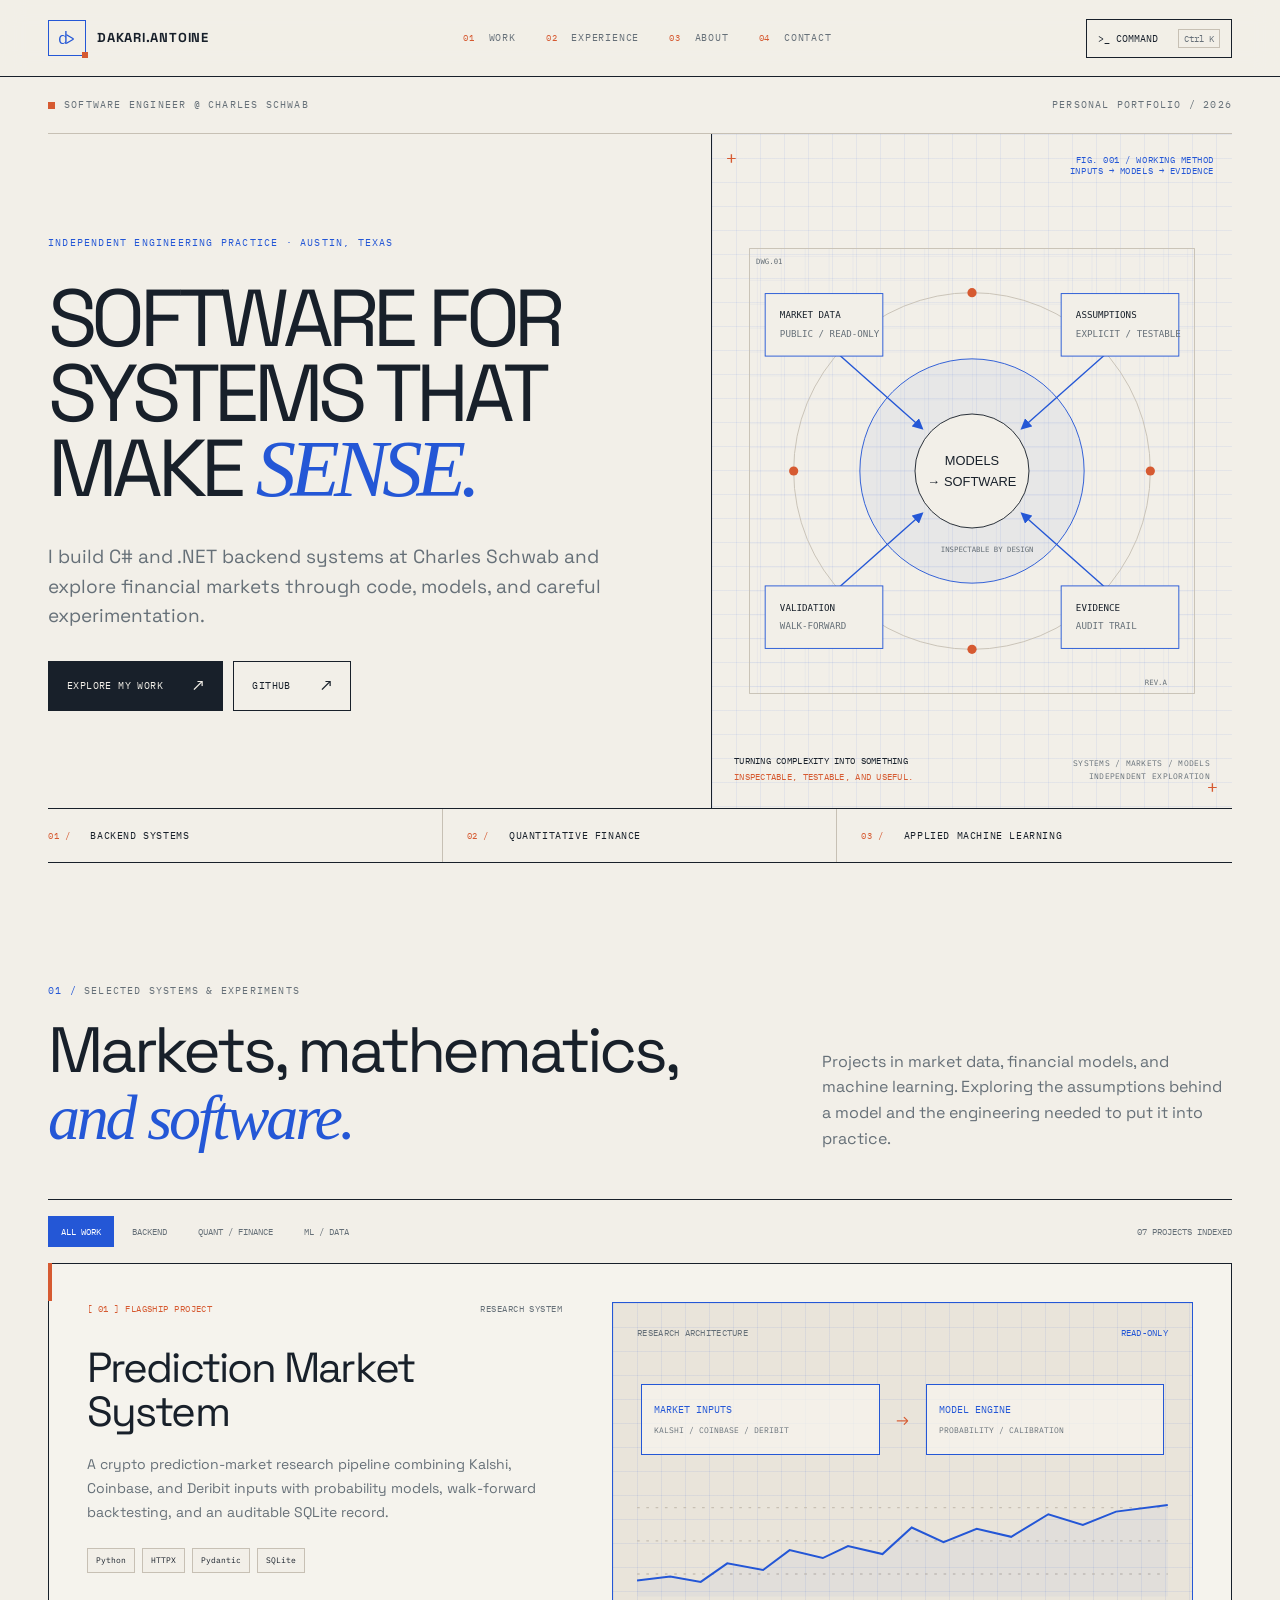
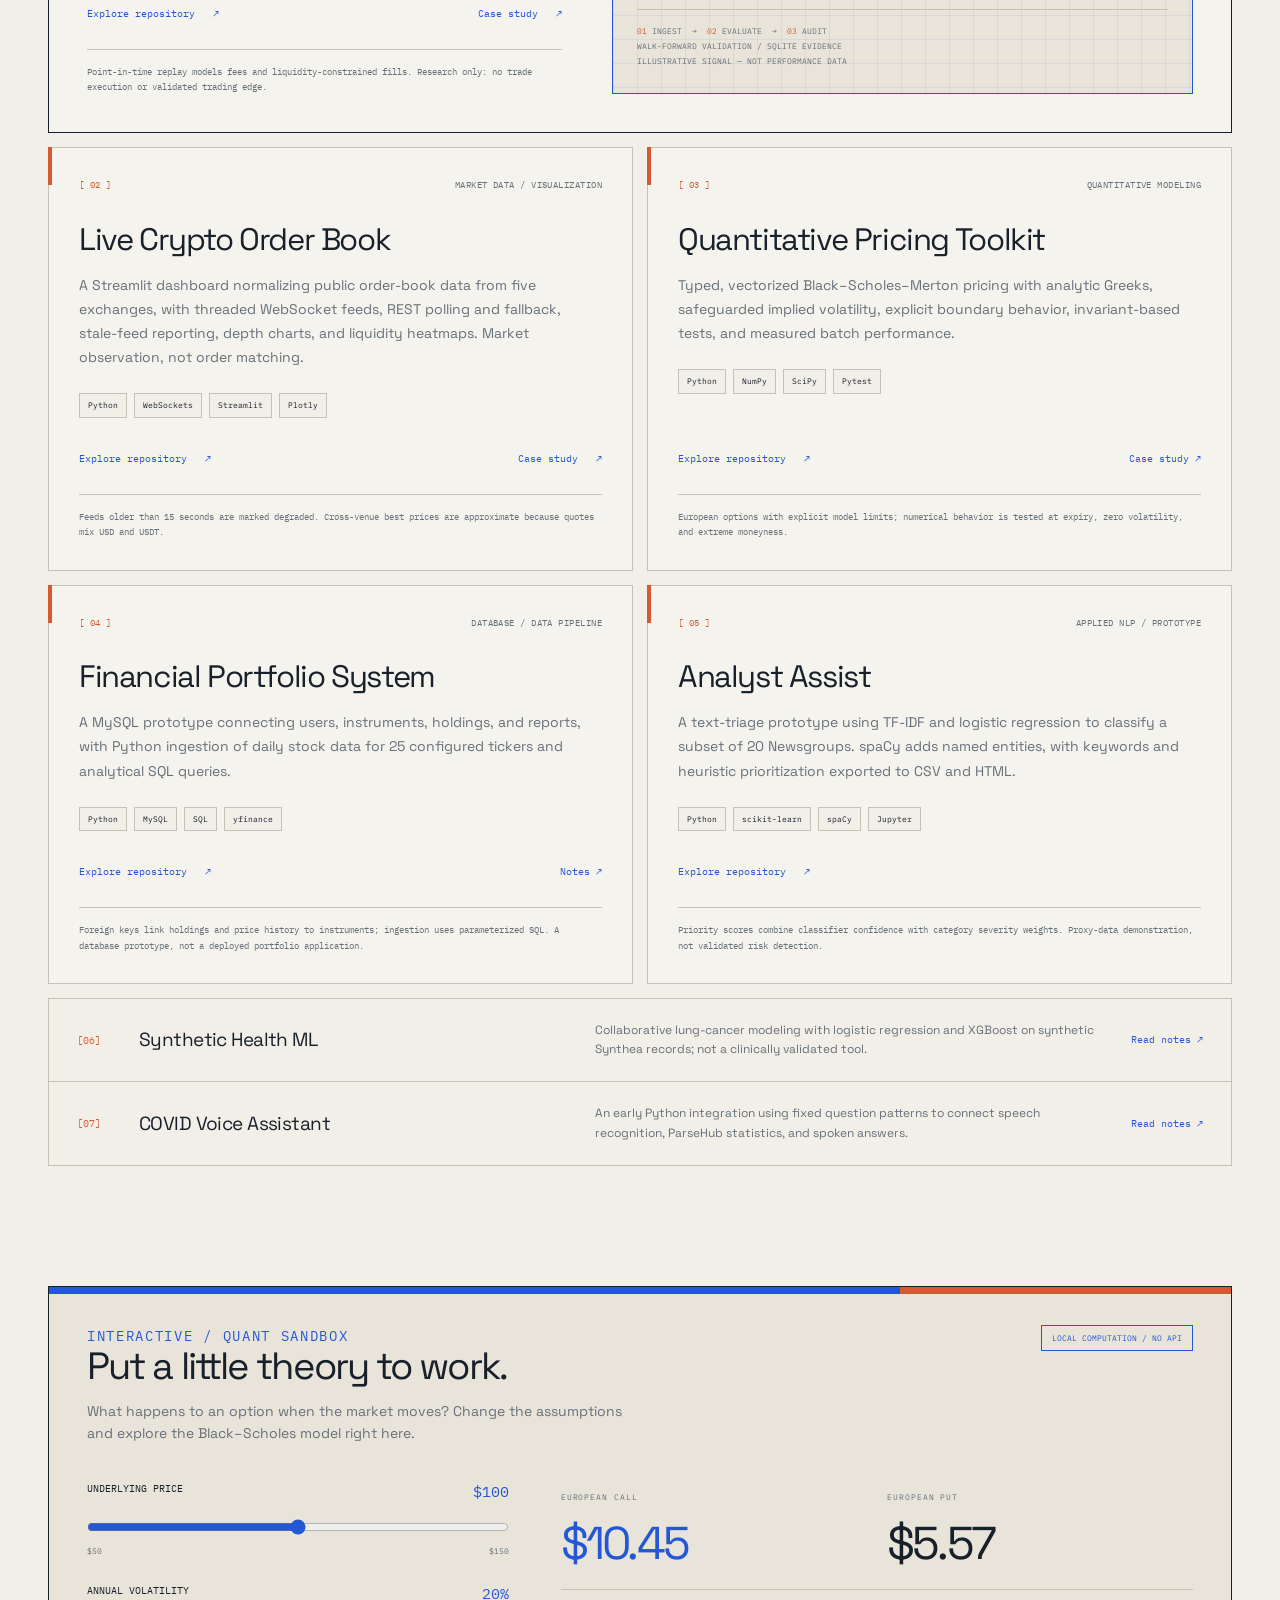
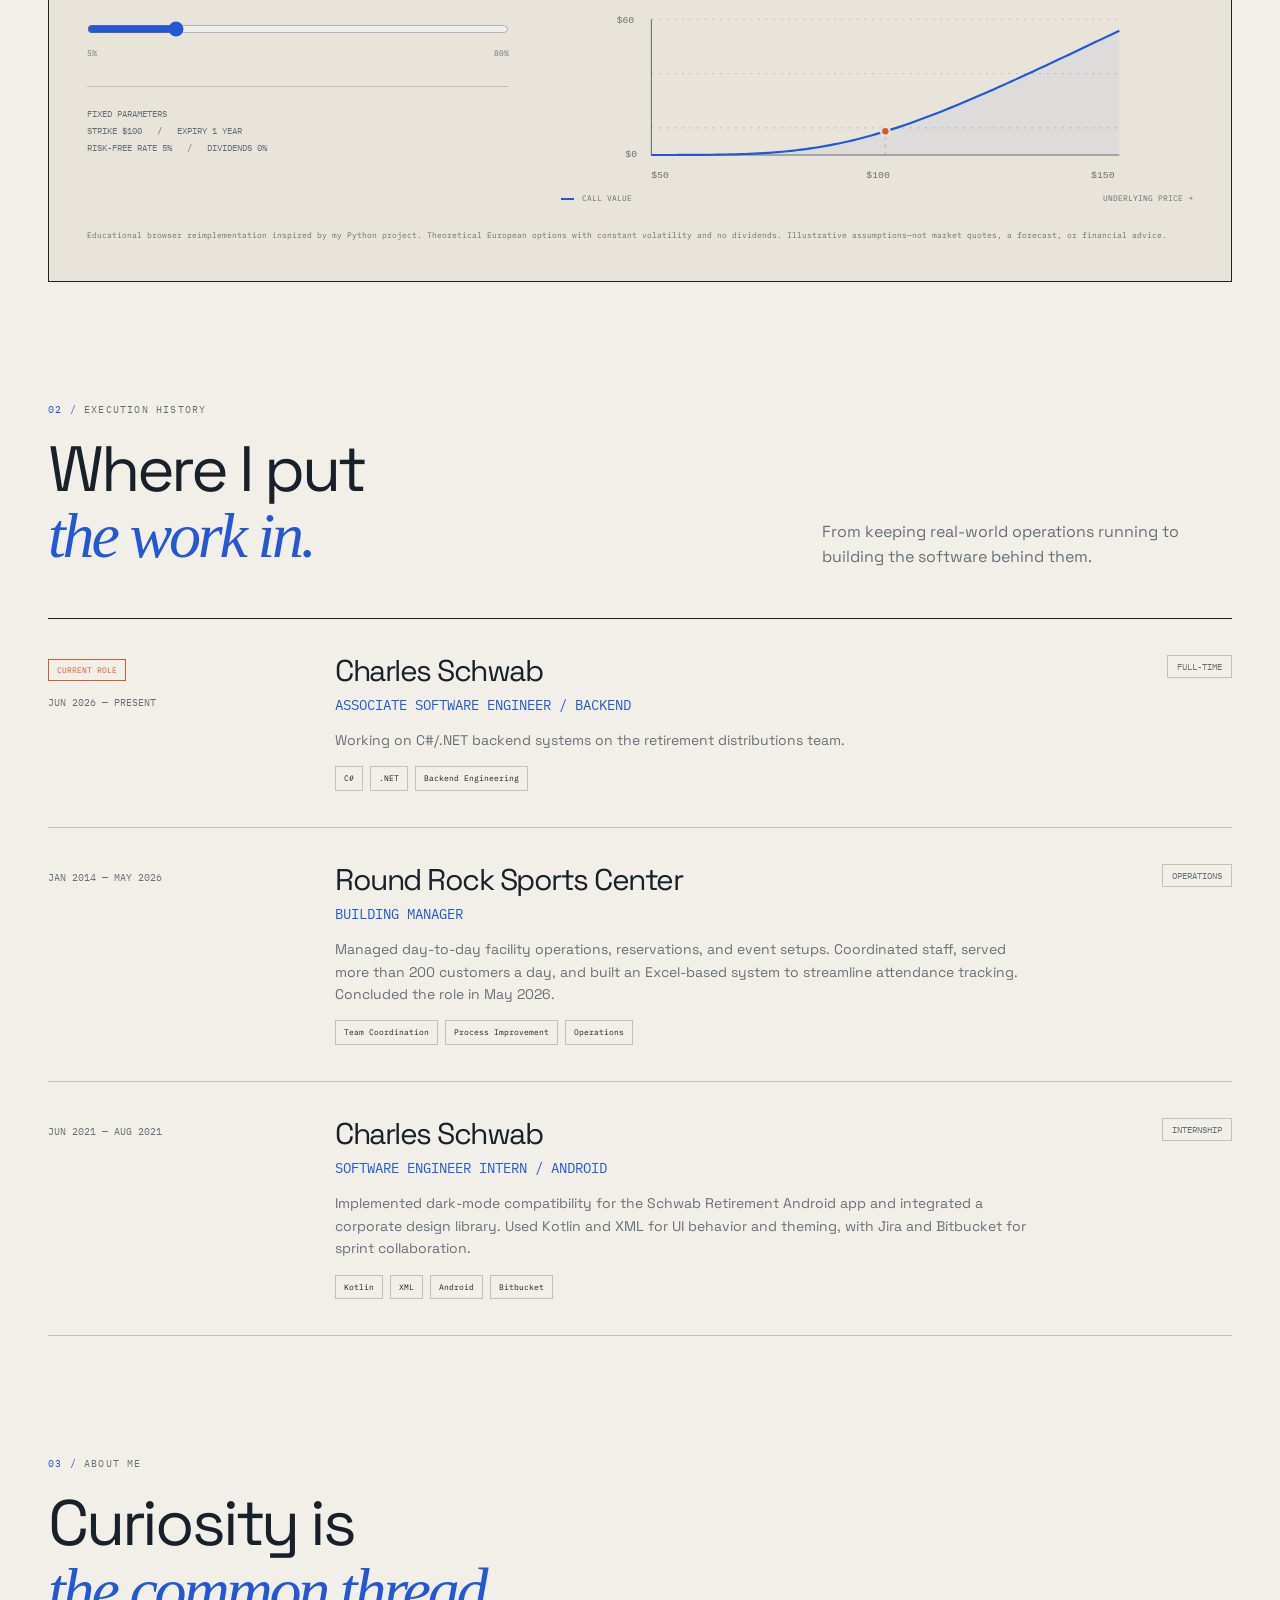
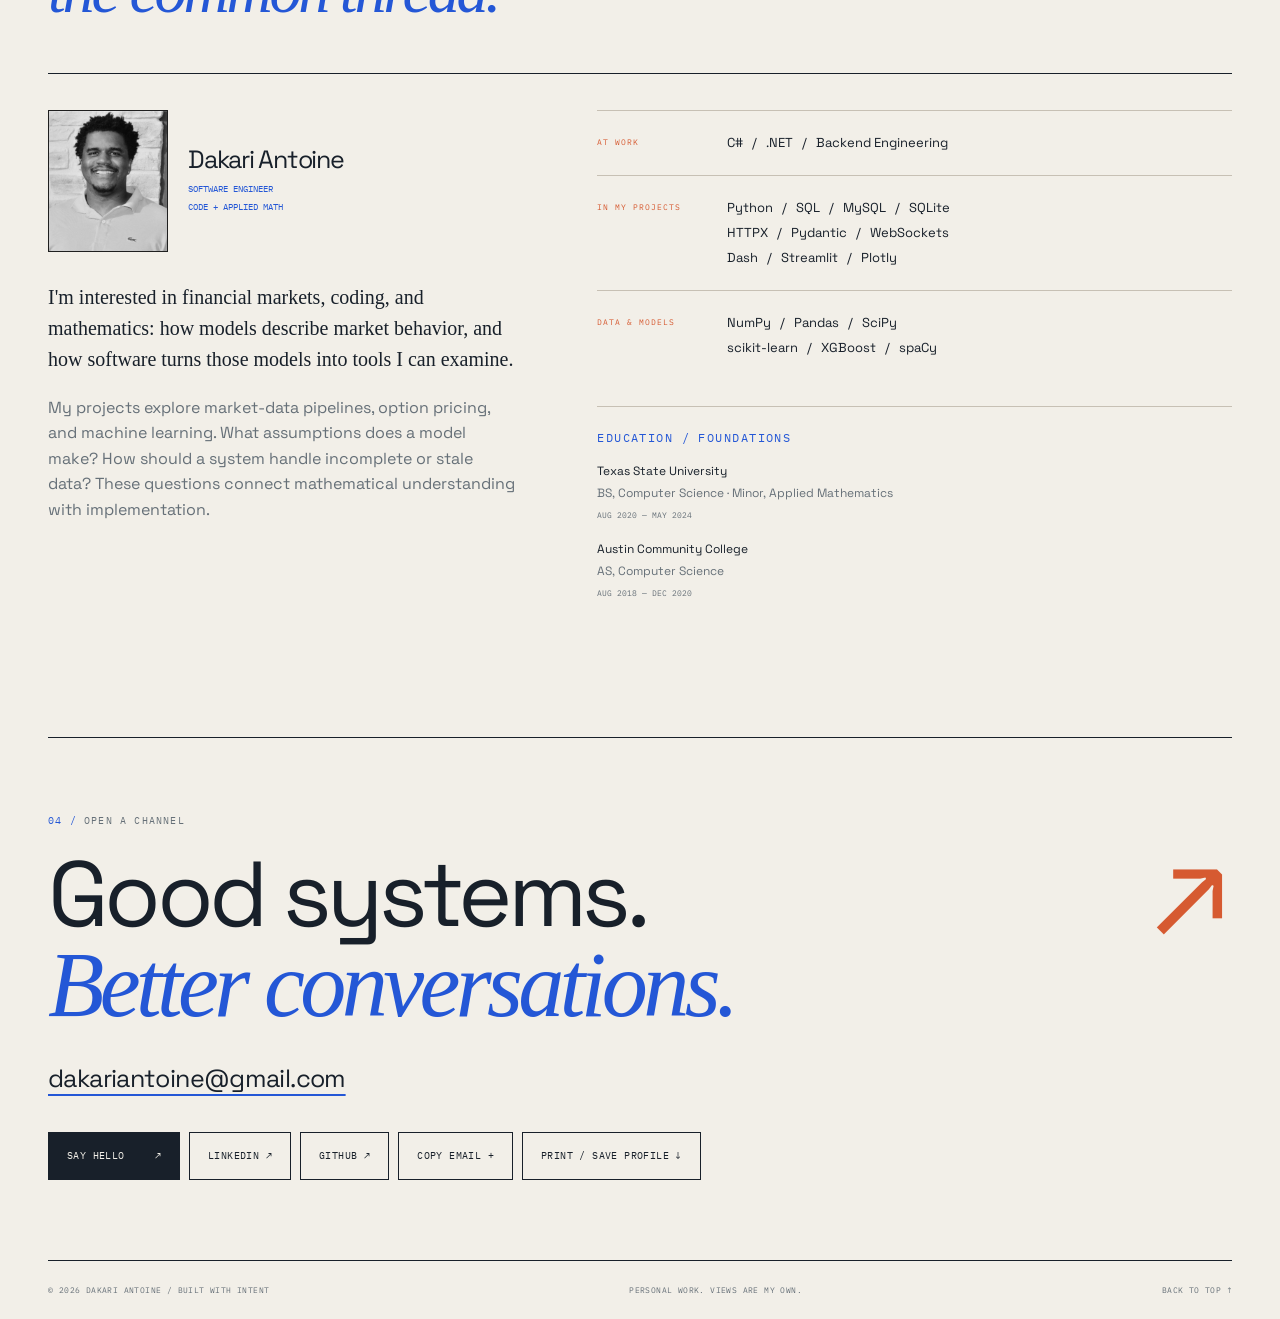
==== commit 206936e5: "Upgrade portfolio project case studies" ====
--- a/index.html
+++ b/index.html
@@ -2,7 +2,7 @@
 <html lang="en">
   <head>
     <meta charset="utf-8" />
-    <meta name="viewport" content="width=device-width, initial-scale=1" />
+    <meta name="viewport" content="width=device-width, initial-scale=1, viewport-fit=cover, interactive-widget=resizes-content" />
     <meta name="theme-color" content="#f2efe8" />
     <meta
       name="description"
@@ -224,6 +224,9 @@
                   rel="noopener noreferrer"
                   >Explore repository <span aria-hidden="true">↗</span></a
                 >
+                <a class="text-link" href="./prediction-market.html"
+                  >Case study <span aria-hidden="true">↗</span></a
+                >
               </div>
               <div class="project-reason">
                 Point-in-time replay models fees and liquidity-constrained fills.
@@ -299,6 +302,9 @@
                 rel="noopener noreferrer"
                 >Explore repository <span aria-hidden="true">↗</span></a
               >
+              <a class="text-link" href="./limit-order-book.html"
+                >Case study <span aria-hidden="true">↗</span></a
+              >
             </div>
             <div class="project-reason">
               Feeds older than 15 seconds are marked degraded. Cross-venue
@@ -314,15 +320,15 @@
               <span class="project-rank">[ 03 ]</span
               ><span>QUANTITATIVE MODELING</span>
             </div>
-            <h3>Black–Scholes Option Pricer</h3>
+            <h3>Quantitative Pricing Toolkit</h3>
             <p>
-              European call and put pricing in Python, with a Dash dashboard,
-              manual or Yahoo Finance inputs, historical-volatility estimates,
-              and Plotly charts across strikes and times to expiry.
+              Typed, vectorized Black–Scholes–Merton pricing with analytic
+              Greeks, safeguarded implied volatility, explicit boundary
+              behavior, invariant-based tests, and measured batch performance.
             </p>
             <div class="tags">
-              <span class="tag">Python</span><span class="tag">SciPy</span
-              ><span class="tag">Dash</span><span class="tag">yfinance</span>
+              <span class="tag">Python</span><span class="tag">NumPy</span
+              ><span class="tag">SciPy</span><span class="tag">Pytest</span>
             </div>
             <div class="project-bottom">
               <a
@@ -331,11 +337,11 @@
                 target="_blank"
                 rel="noopener noreferrer"
                 >Explore repository <span aria-hidden="true">↗</span></a
-              ><a class="text-link" href="./project2.html">Notes ↗</a>
+              ><a class="text-link" href="./project2.html">Case study ↗</a>
             </div>
             <div class="project-reason">
-              Uses historical volatility, not option-implied calibration.
-              Educational European-option model; try the browser lab below.
+              European options with explicit model limits; numerical behavior is
+              tested at expiry, zero volatility, and extreme moneyness.
             </div>
           </article>
           <article
--- a/styles/main.css
+++ b/styles/main.css
@@ -32,10 +32,14 @@
   --mono: "IBM Plex Mono", monospace;
   --sans: "Space Grotesk", Arial, sans-serif;
   --serif: Georgia, "Times New Roman", serif;
+  --ease-out: cubic-bezier(0.23, 1, 0.32, 1);
+  --ease-in-out: cubic-bezier(0.77, 0, 0.175, 1);
+  --duration-press: 140ms;
+  --duration-ui: 180ms;
 }
 
 * { box-sizing: border-box; }
-html { scroll-behavior: smooth; scroll-padding-top: 96px; }
+html { scroll-behavior: smooth; scroll-padding-top: 96px; -webkit-text-size-adjust: 100%; }
 body {
   margin: 0;
   background: var(--bg);
@@ -48,7 +52,8 @@
 a { color: inherit; text-decoration: none; }
 button, input { font: inherit; }
 button, a, input, summary { -webkit-tap-highlight-color: transparent; }
-button { color: inherit; cursor: pointer; }
+button, a { touch-action: manipulation; }
+button { color: inherit; cursor: pointer; user-select: none; -webkit-user-select: none; -webkit-touch-callout: none; }
 button:disabled { cursor: default; }
 button:focus-visible, a:focus-visible, input:focus-visible, summary:focus-visible {
   outline: 3px solid var(--signal);
@@ -62,7 +67,7 @@
 h2 { font-size: clamp(42px, 5vw, 72px); font-weight: 400; margin-bottom: 0; }
 h3 { font-size: 28px; font-weight: 400; }
 
-.shell { width: min(1320px, calc(100% - 96px)); margin-inline: auto; }
+.shell { width: min(1320px, calc(100% - 96px)); margin-inline: auto; padding-inline: env(safe-area-inset-left, 0px) env(safe-area-inset-right, 0px); }
 .mono, .eyebrow, .tag, .button, .nav-link, .project-meta, .text-link { font-family: var(--mono); }
 .eyebrow {
   font-size: 10px;
@@ -87,6 +92,7 @@
   position: sticky;
   top: 0;
   z-index: 10;
+  padding-top: env(safe-area-inset-top, 0px);
   background: rgba(242, 239, 232, 0.96);
   border-bottom: 1px solid var(--line-strong);
   backdrop-filter: blur(12px);
@@ -135,7 +141,7 @@
   color: var(--muted);
   padding: 12px 0;
 }
-.nav-link:hover, .nav-link[aria-current] { color: var(--accent); }
+.nav-link[aria-current] { color: var(--accent); }
 .nav-link span { color: var(--signal); margin-right: 7px; font-size: 9px; }
 .command-trigger {
   border: 1px solid var(--line-strong);
@@ -145,8 +151,8 @@
   gap: 20px;
   padding: 9px 11px;
   font: 10px var(--mono);
-}
-.command-trigger:hover { background: var(--text); color: var(--bg); }
+  transition: background var(--duration-ui), color var(--duration-ui), transform var(--duration-press) var(--ease-out);
+}
 kbd { font: 9px var(--mono); color: var(--muted); border: 1px solid var(--line); padding: 3px 5px; }
 
 .hero { position: relative; }
@@ -202,11 +208,9 @@
   gap: 30px;
   border: 1px solid var(--line-strong);
   background: transparent;
-  transition: background .18s, color .18s, border-color .18s;
+  transition: background var(--duration-ui), color var(--duration-ui), border-color var(--duration-ui), transform var(--duration-press) var(--ease-out);
 }
 .button-primary { background: var(--text); border-color: var(--text); color: var(--bg); }
-.button-primary:hover { background: var(--accent); border-color: var(--accent); color: #fff; }
-.button-secondary:hover { border-color: var(--accent); color: var(--accent); }
 .button .arrow { font-size: 18px; line-height: 1; }
 .hero-art {
   position: relative;
@@ -272,9 +276,15 @@
 .section-heading h2 em { font-family: var(--serif); font-weight: 400; color: var(--accent); }
 .project-toolbar { display: flex; justify-content: space-between; align-items: center; gap: 20px; border-top: 1px solid var(--line-strong); padding: 16px 0; }
 .filters { display: flex; flex-wrap: wrap; gap: 5px; }
-.filter { font: 9px var(--mono); background: transparent; border: 1px solid transparent; padding: 9px 12px; color: var(--muted); }
+.filter {
+  font: 9px var(--mono);
+  background: transparent;
+  border: 1px solid transparent;
+  padding: 9px 12px;
+  color: var(--muted);
+  transition: background var(--duration-ui), color var(--duration-ui), border-color var(--duration-ui), transform var(--duration-press) var(--ease-out);
+}
 .filter[aria-pressed="true"] { background: var(--accent); color: #fff; }
-.filter:hover:not([aria-pressed="true"]) { color: var(--accent); border-color: var(--line); }
 .project-count { font: 9px var(--mono); color: var(--muted); white-space: nowrap; }
 .project-grid { display: grid; grid-template-columns: 1fr 1fr; gap: 14px; }
 .project-card {
@@ -284,10 +294,9 @@
   position: relative;
   display: flex;
   flex-direction: column;
-  transition: border-color .2s, background .2s;
+  transition: border-color var(--duration-ui), background var(--duration-ui);
 }
 .project-card:before { content: ""; position: absolute; left: -1px; top: -1px; width: 4px; height: 38px; background: var(--signal); }
-.project-card:hover { border-color: var(--accent); background: var(--surface); }
 .project-featured { grid-column: 1/-1; display: grid; grid-template-columns: .9fr 1.1fr; gap: 50px; padding: 38px; border-color: var(--line-strong); }
 .project-meta { display: flex; justify-content: space-between; gap: 14px; font-size: 9px; color: var(--muted); margin-bottom: 30px; letter-spacing: .05em; }
 .project-rank { color: var(--signal); }
@@ -297,8 +306,7 @@
 .tags { display: flex; flex-wrap: wrap; gap: 7px; }
 .tag { font-size: 8px; color: var(--text); border: 1px solid var(--line); padding: 5px 8px; background: var(--bg); }
 .project-bottom { margin-top: auto; padding-top: 26px; display: flex; gap: 20px; justify-content: space-between; align-items: center; }
-.text-link { font-size: 10px; color: var(--accent); display: inline-flex; gap: 18px; align-items: center; padding-block: 7px; }
-.text-link:hover { text-decoration: underline; text-underline-offset: 5px; }
+.text-link { font-size: 10px; color: var(--accent); display: inline-flex; gap: 18px; align-items: center; padding-block: 7px; transition: transform var(--duration-press) var(--ease-out); }
 .project-reason { font: 9px/1.7 var(--mono); color: var(--muted); margin-top: 20px; border-top: 1px solid var(--line); padding-top: 14px; }
 .project-diagram {
   border: 1px solid var(--accent);
@@ -387,23 +395,21 @@
 .contact h2 span { color: var(--accent); font-family: var(--serif); font-style: italic; }
 .contact-links { display: flex; flex-wrap: wrap; gap: 9px; margin-top: 34px; }
 .contact-mail { font-size: clamp(17px,2.5vw,25px); display: inline-block; letter-spacing: -.025em; text-decoration: underline; text-underline-offset: 7px; text-decoration-color: var(--accent); }
-.contact-mail:hover { color: var(--accent); }
 .contact-symbol { color: var(--signal); font: 130px/.85 var(--sans); margin-top: 20px; }
 .copy-status { font: 9px var(--mono); color: var(--accent); min-height: 20px; margin-top: 12px; }
-.footer { display: flex; justify-content: space-between; gap: 20px; flex-wrap: wrap; border-top: 1px solid var(--line-strong); padding: 24px 0; margin-top: 48px; font: 8px var(--mono); color: var(--muted); letter-spacing: .05em; }
-.footer a:hover { color: var(--accent); }
+.footer { display: flex; justify-content: space-between; gap: 20px; flex-wrap: wrap; border-top: 1px solid var(--line-strong); padding: 24px 0 calc(24px + env(safe-area-inset-bottom, 0px)); margin-top: 48px; font: 8px var(--mono); color: var(--muted); letter-spacing: .05em; }
 
 .command-dialog { width: min(620px,calc(100% - 32px)); max-height: 80dvh; overflow: auto; background: var(--bg); border: 1px solid var(--line-strong); color: var(--text); padding: 0; box-shadow: 12px 12px 0 rgba(24,32,42,.18); margin: 15vh auto auto; }
 .command-dialog::backdrop { background: rgba(24,32,42,.55); backdrop-filter: blur(5px); }
 .command-header { display: flex; align-items: center; justify-content: space-between; padding: 20px; border-bottom: 1px solid var(--line); }
 .command-header h2 { font: 11px var(--mono); letter-spacing: 0; }
-.command-close { font: 9px var(--mono); padding: 8px 10px; border: 1px solid var(--line); background: transparent; }
+.command-close { font: 9px var(--mono); padding: 8px 10px; border: 1px solid var(--line); background: transparent; transition: transform var(--duration-press) var(--ease-out); }
 .command-label { display: block; font: 9px var(--mono); color: var(--muted); padding: 20px 20px 8px; }
 .command-input-wrap { display: flex; align-items: center; gap: 13px; padding: 0 20px 17px; border-bottom: 1px solid var(--line); color: var(--signal); }
-.command-input { background: transparent; border: 0; color: var(--text); font: 15px var(--mono); width: 100%; padding: 9px 0; outline-offset: 3px !important; }
+.command-input { background: transparent; border: 0; color: var(--text); font: 16px var(--mono); width: 100%; padding: 9px 0; outline-offset: 3px !important; }
 .command-list { list-style: none; padding: 10px; margin: 0; }
-.command-option { display: flex; align-items: center; justify-content: space-between; gap: 20px; width: 100%; text-align: left; padding: 14px 12px; background: transparent; border: 1px solid transparent; font: 11px var(--mono); }
-.command-option:hover, .command-option:focus-visible { background: var(--panel); border-color: var(--line); color: var(--accent); outline: 0; }
+.command-option { display: flex; align-items: center; justify-content: space-between; gap: 20px; width: 100%; text-align: left; padding: 14px 12px; background: transparent; border: 1px solid transparent; font: 11px var(--mono); transition: transform var(--duration-press) var(--ease-out); }
+.command-option:focus-visible { background: var(--panel); border-color: var(--line); color: var(--accent); outline: 0; }
 .command-option span { font-size: 8px; color: var(--muted); }
 .command-empty { padding: 18px 22px; font: 11px var(--mono); }
 .command-hint { font: 8px var(--mono); border-top: 1px solid var(--line); padding: 14px 20px; margin: 0; }
@@ -416,6 +422,73 @@
 .detail-section h2 { font-size: 34px; margin-bottom: 22px; }
 .detail-section li { color: var(--muted); padding-bottom: 12px; }
 .detail-section .button { margin-top: 20px; margin-right: 8px; }
+
+.case-main { padding-block: 34px 90px; }
+.case-back { margin-bottom: 30px; }
+.case-hero { display: grid; grid-template-columns: 320px 1fr; border-top: 1px solid var(--line-strong); border-bottom: 1px solid var(--line-strong); }
+.case-index { border-right: 1px solid var(--line-strong); padding: 50px 34px 50px 0; }
+.case-index dl { margin: 34px 0 0; }
+.case-index dl div { padding: 14px 0; border-top: 1px solid var(--line); }
+.case-index dt { font: 8px var(--mono); color: var(--signal); letter-spacing: .06em; }
+.case-index dd { margin: 5px 0 0; font: 10px/1.6 var(--mono); }
+.case-intro { padding: 50px 0 50px 56px; }
+.case-intro h1 { font-size: clamp(60px, 7.6vw, 108px); margin: 24px 0 30px; }
+.case-lead { max-width: 790px; font: 23px/1.5 var(--serif); color: var(--text); }
+.case-actions { display: flex; flex-wrap: wrap; gap: 9px; margin-top: 30px; }
+.case-status { display: grid; grid-template-columns: repeat(4, 1fr); border-bottom: 1px solid var(--line-strong); }
+.case-status div { padding: 20px; border-right: 1px solid var(--line); }
+.case-status div:first-child { padding-left: 0; }
+.case-status div:last-child { border-right: 0; }
+.case-status span { display: block; font: 8px var(--mono); color: var(--signal); margin-bottom: 7px; }
+.case-status strong { display: block; font: 10px/1.6 var(--mono); font-weight: 400; }
+.case-section { display: grid; grid-template-columns: 210px 1fr; gap: 54px; padding: 72px 0; border-bottom: 1px solid var(--line-strong); }
+.case-section-label { font: 9px/1.7 var(--mono); color: var(--muted); letter-spacing: .04em; }
+.case-section-label span { color: var(--signal); margin-right: 9px; }
+.case-copy { min-width: 0; }
+.case-copy h2 { font-size: clamp(42px, 5vw, 68px); max-width: 880px; margin-bottom: 30px; }
+.case-copy > p { max-width: 790px; font-size: 16px; line-height: 1.75; }
+.case-flow { display: grid; grid-template-columns: 1fr auto 1fr auto 1fr auto 1fr auto 1fr; gap: 8px; align-items: center; margin-top: 38px; }
+.case-flow-step { min-height: 120px; padding: 18px 14px; border: 1px solid var(--accent); background: rgba(248,246,240,.62); font: 9px/1.6 var(--mono); animation: case-flow-enter 240ms var(--ease-out) both; }
+.case-flow-step:nth-of-type(2) { animation-delay: 50ms; }
+.case-flow-step:nth-of-type(3) { animation-delay: 100ms; }
+.case-flow-step:nth-of-type(4) { animation-delay: 150ms; }
+.case-flow-step:nth-of-type(5) { animation-delay: 200ms; }
+.case-flow-step b { display: block; color: var(--accent); font-weight: 400; }
+.case-flow-step span { display: block; color: var(--muted); font-size: 8px; margin-top: 9px; }
+.case-flow-arrow { color: var(--signal); font: 12px var(--mono); }
+@keyframes case-flow-enter {
+  from { opacity: .6; transform: translateY(6px); }
+  to { opacity: 1; transform: translateY(0); }
+}
+.case-decisions { display: grid; grid-template-columns: 1fr 1fr; border-top: 1px solid var(--line-strong); }
+.case-decisions article { padding: 28px 28px 30px 0; border-bottom: 1px solid var(--line); }
+.case-decisions article:nth-child(odd) { border-right: 1px solid var(--line); }
+.case-decisions article:nth-child(even) { padding-left: 28px; }
+.case-decisions article > span { font: 8px var(--mono); color: var(--signal); }
+.case-decisions h3 { margin: 16px 0 12px; font-size: 25px; }
+.case-decisions p { margin: 0; font-size: 13px; line-height: 1.7; }
+.case-evidence { list-style: none; padding: 0; margin: 0; border-top: 1px solid var(--line-strong); }
+.case-evidence li { display: grid; grid-template-columns: 220px 1fr; gap: 30px; padding: 22px 0; border-bottom: 1px solid var(--line); }
+.case-evidence strong { font: 10px/1.6 var(--mono); color: var(--accent); font-weight: 400; }
+.case-evidence span { color: var(--muted); font-size: 14px; }
+.case-limitations { background: var(--panel); padding-inline: 28px; }
+.case-next { display: flex; align-items: center; justify-content: space-between; gap: 30px; padding: 34px 0; border-bottom: 1px solid var(--line-strong); }
+.case-next span { font: 8px var(--mono); color: var(--signal); }
+.case-next a { font-size: clamp(24px, 3.4vw, 44px); letter-spacing: -.04em; }
+.button:active, .filter:active, .command-trigger:active, .command-close:active, .command-option:active, .text-link:active { transform: scale(.98); }
+
+@media (hover: hover) and (pointer: fine) {
+  .nav-link:hover { color: var(--accent); }
+  .command-trigger:hover { background: var(--text); color: var(--bg); }
+  .button-primary:hover { background: var(--accent); border-color: var(--accent); color: #fff; }
+  .button-secondary:hover { border-color: var(--accent); color: var(--accent); }
+  .filter:hover:not([aria-pressed="true"]) { color: var(--accent); border-color: var(--line); }
+  .project-card:hover { border-color: var(--accent); background: var(--surface); }
+  .text-link:hover { text-decoration: underline; text-underline-offset: 5px; }
+  .contact-mail:hover { color: var(--accent); }
+  .footer a:hover { color: var(--accent); }
+  .command-option:hover { background: var(--panel); border-color: var(--line); color: var(--accent); outline: 0; }
+}
 
 @media (max-width: 1100px) {
   .shell { width: calc(100% - 56px); }
@@ -465,6 +538,13 @@
   .stack-row { grid-template-columns: 1fr; gap: 7px; }
   .contact { margin-top: 85px; }
   .contact-symbol { font-size: 100px; }
+  .case-hero { grid-template-columns: 230px 1fr; }
+  .case-index { padding-right: 24px; }
+  .case-intro { padding-left: 32px; }
+  .case-section { grid-template-columns: 155px 1fr; gap: 32px; }
+  .case-flow { grid-template-columns: 1fr; gap: 7px; }
+  .case-flow-step { min-height: 0; }
+  .case-flow-arrow { text-align: center; transform: rotate(90deg); }
 }
 @media (max-width: 600px) {
   html { scroll-padding-top: 74px; }
@@ -539,10 +619,36 @@
   .detail-main { padding-top: 42px; }
   .detail-main h1 { font-size: 48px; }
   .detail-lead { font-size: 19px; }
+  .case-main { padding-top: 24px; }
+  .case-hero { grid-template-columns: 1fr; }
+  .case-index { border-right: 0; border-bottom: 1px solid var(--line-strong); padding: 32px 0; }
+  .case-intro { padding: 42px 0; }
+  .case-intro h1 { font-size: clamp(50px, 15vw, 72px); }
+  .case-lead { font-size: 19px; }
+  .case-actions { display: grid; }
+  .case-status { grid-template-columns: 1fr 1fr; }
+  .case-status div { padding: 16px 10px; border-bottom: 1px solid var(--line); }
+  .case-status div:first-child { padding-left: 10px; }
+  .case-section { grid-template-columns: 1fr; gap: 18px; padding: 54px 0; }
+  .case-copy h2 { font-size: 42px; }
+  .case-copy > p { font-size: 14px; }
+  .case-decisions { grid-template-columns: 1fr; }
+  .case-decisions article, .case-decisions article:nth-child(even) { padding: 24px 0; border-right: 0; }
+  .case-evidence li { grid-template-columns: 1fr; gap: 8px; }
+  .case-limitations { padding-inline: 18px; }
+  .case-next { align-items: flex-start; flex-direction: column; }
 }
 @media (prefers-reduced-motion: reduce) {
   html { scroll-behavior: auto; }
-  *, *:before, *:after { animation: none !important; transition: none !important; }
+  .button:active, .filter:active, .command-trigger:active, .command-close:active, .command-option:active, .text-link:active { transform: none; opacity: .72; }
+  .case-flow-step {
+    animation: case-flow-fade var(--duration-ui) var(--ease-out) both;
+    animation-delay: 0ms !important;
+  }
+  @keyframes case-flow-fade {
+    from { opacity: .75; }
+    to { opacity: 1; }
+  }
 }
 @media print {
   :root { --bg:#fff; --text:#111; --muted:#444; --line:#ccc; --line-strong:#111; --accent:#1d3f96; --signal:#8d361f; --panel:#fff; --surface:#fff; }
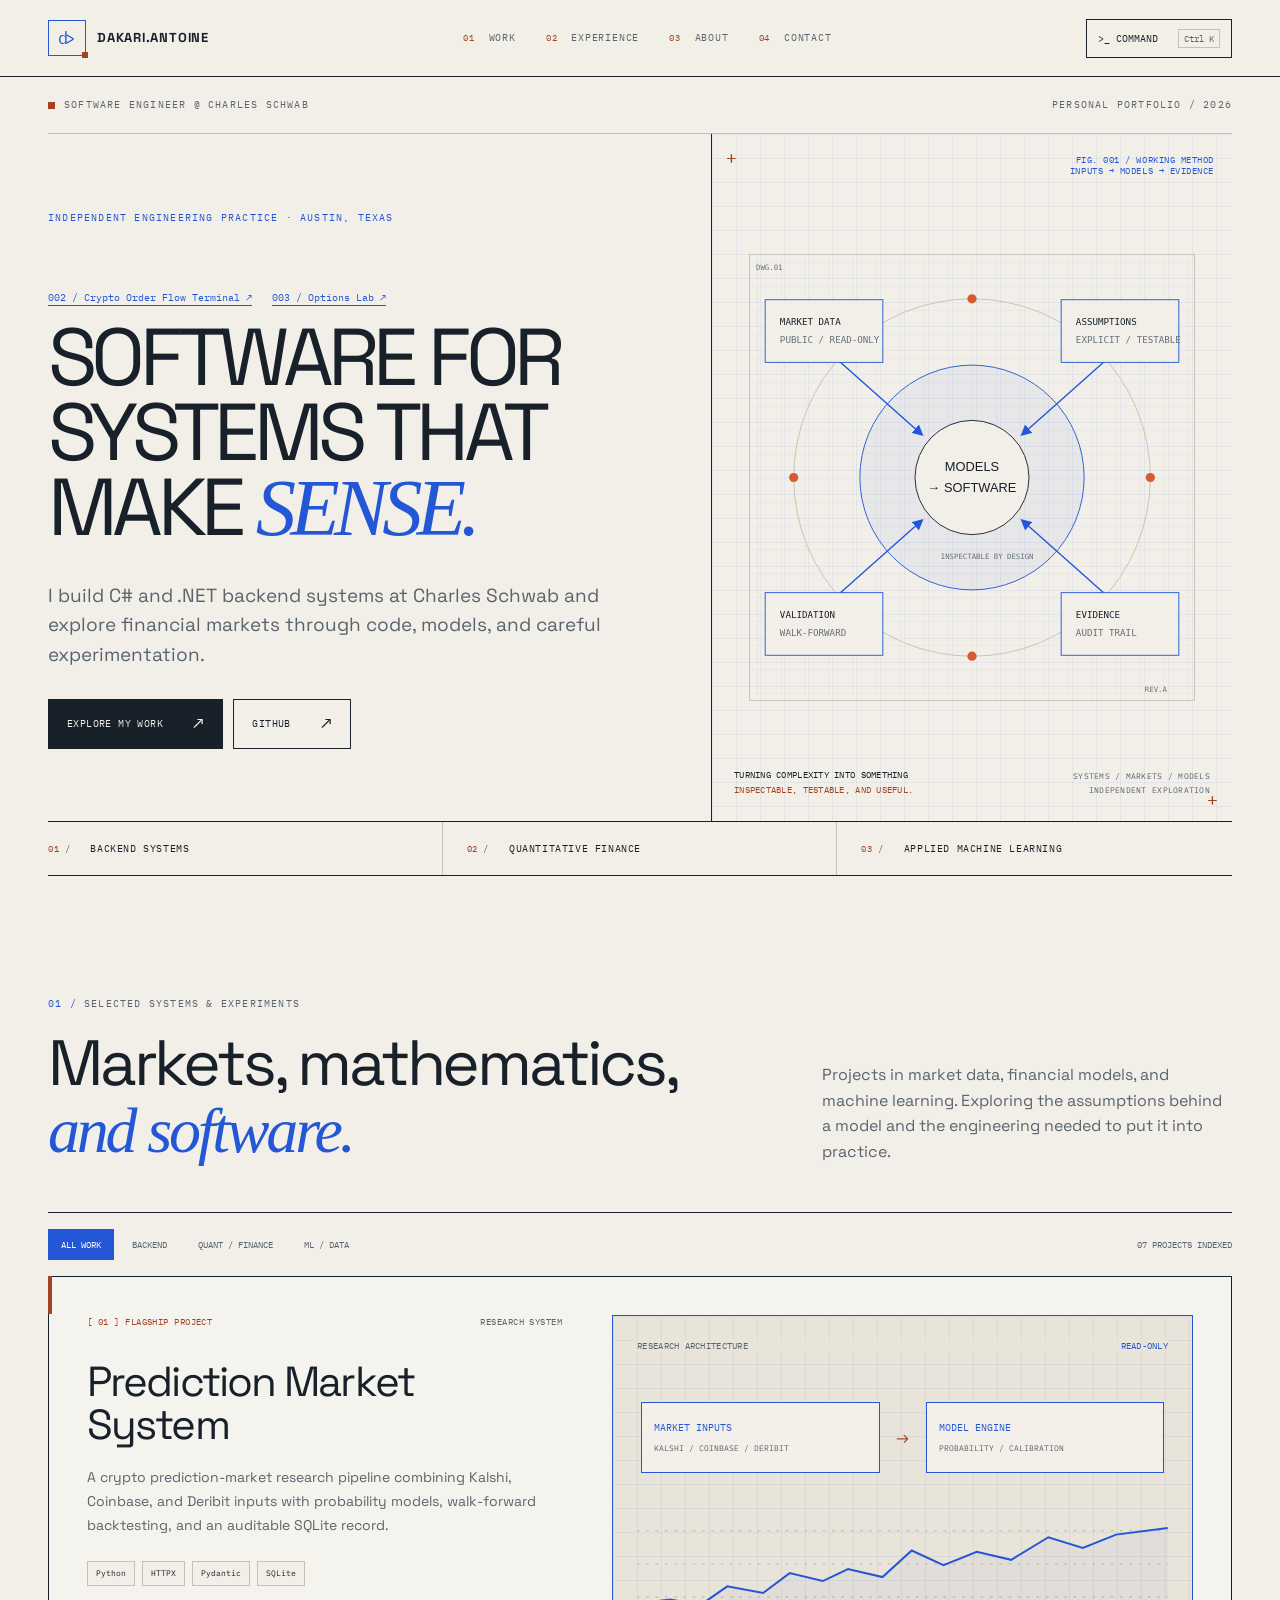
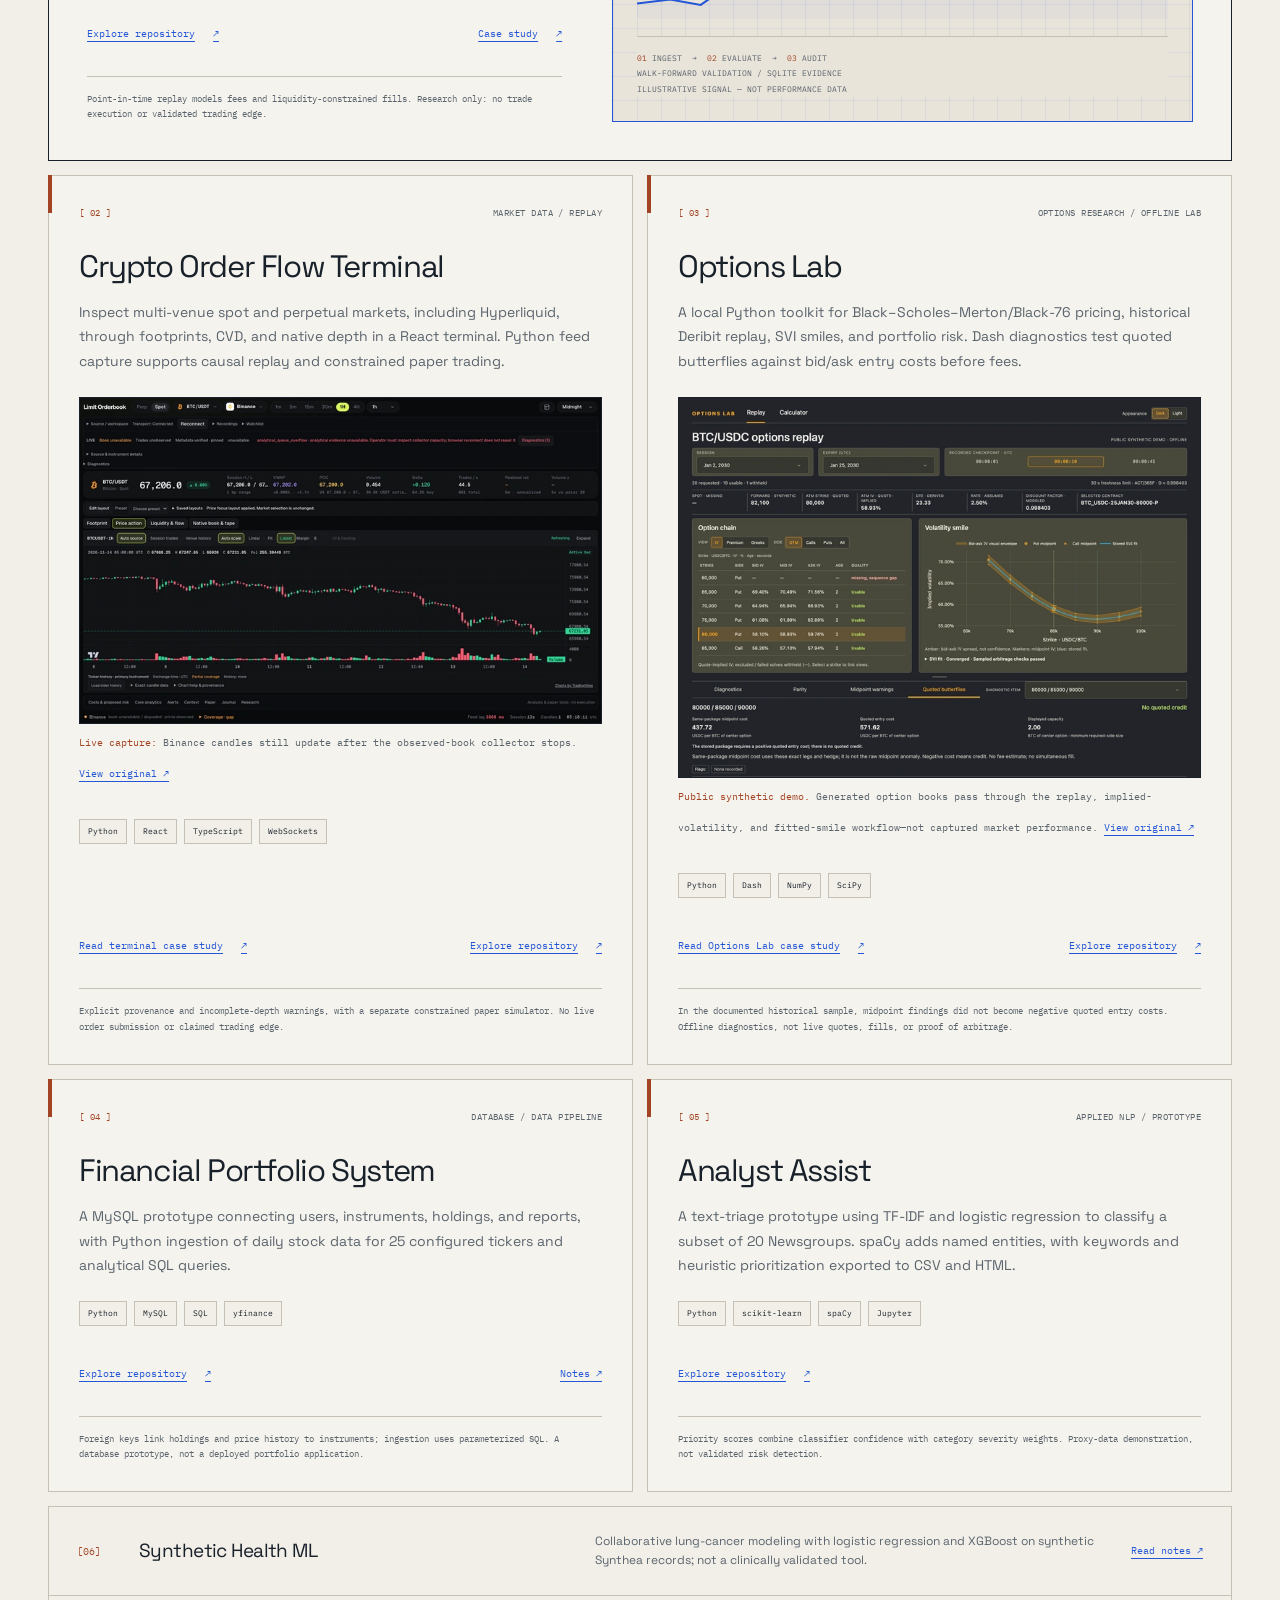
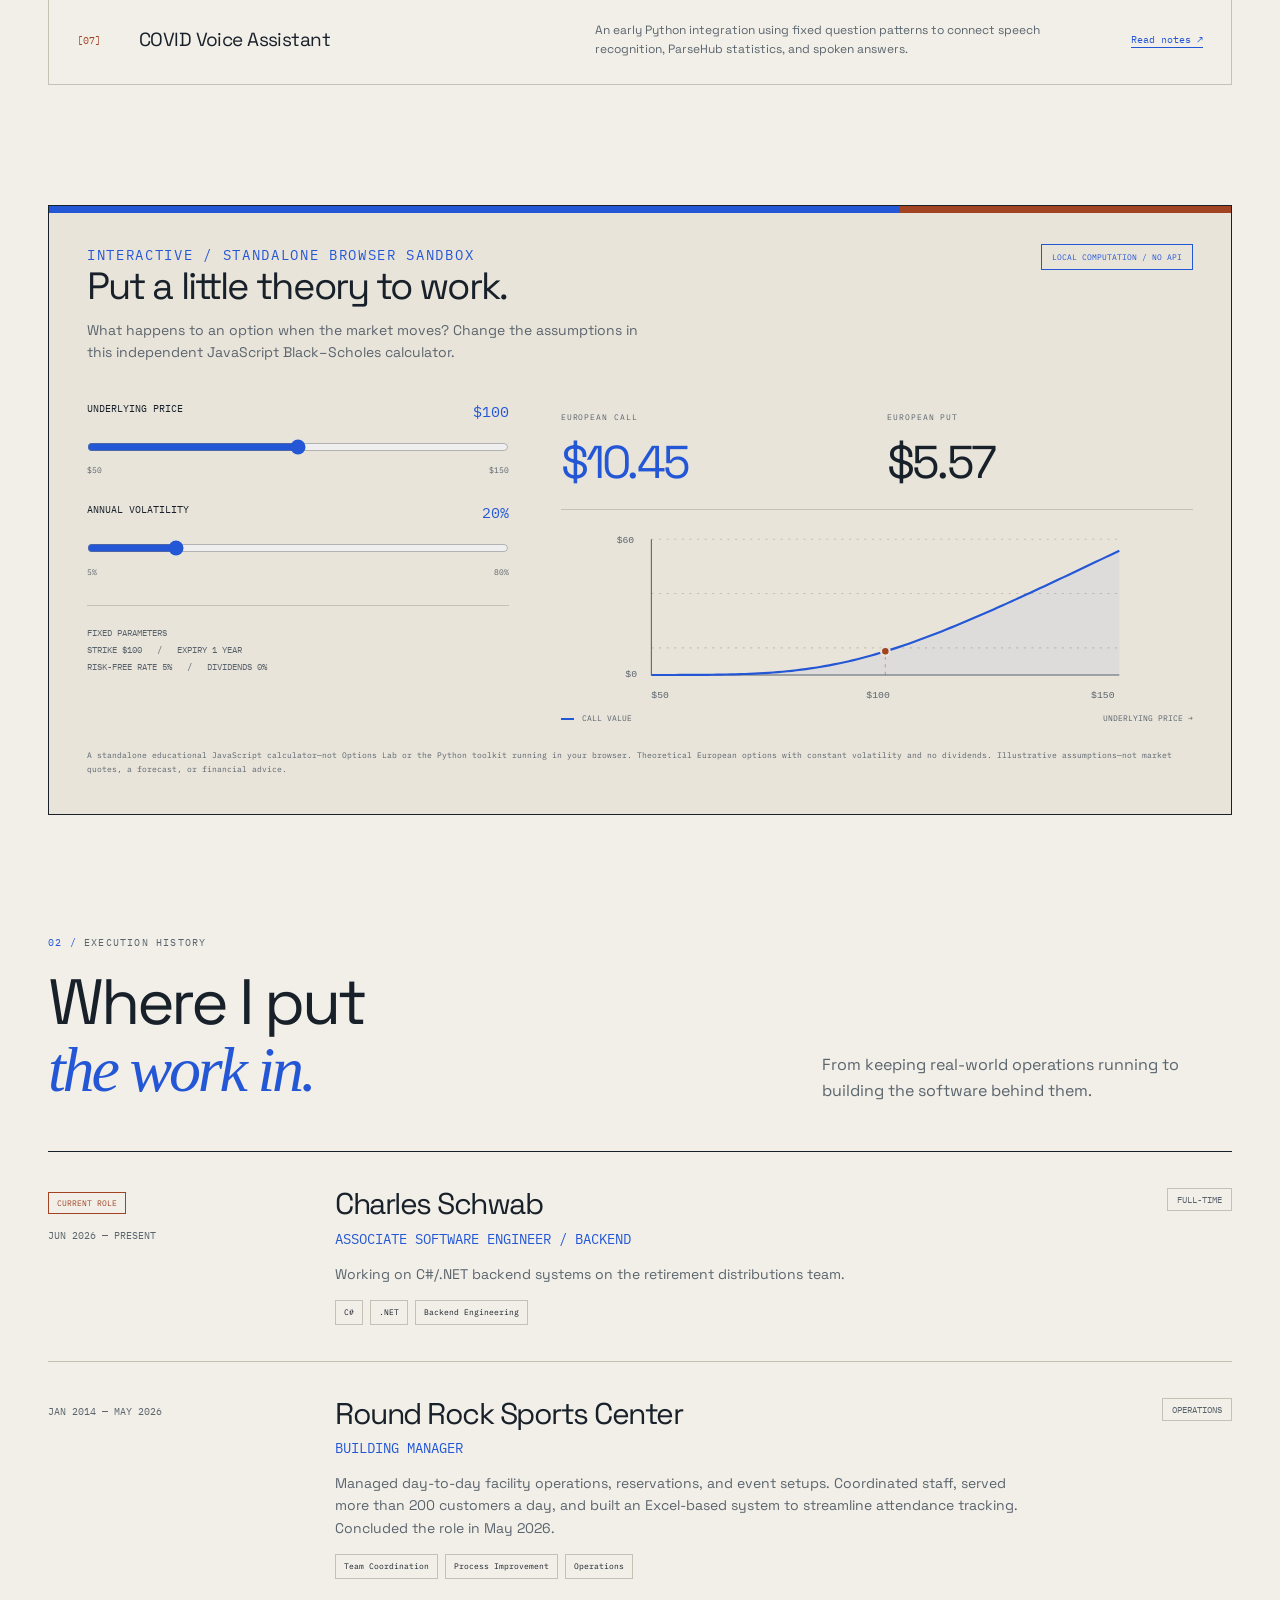
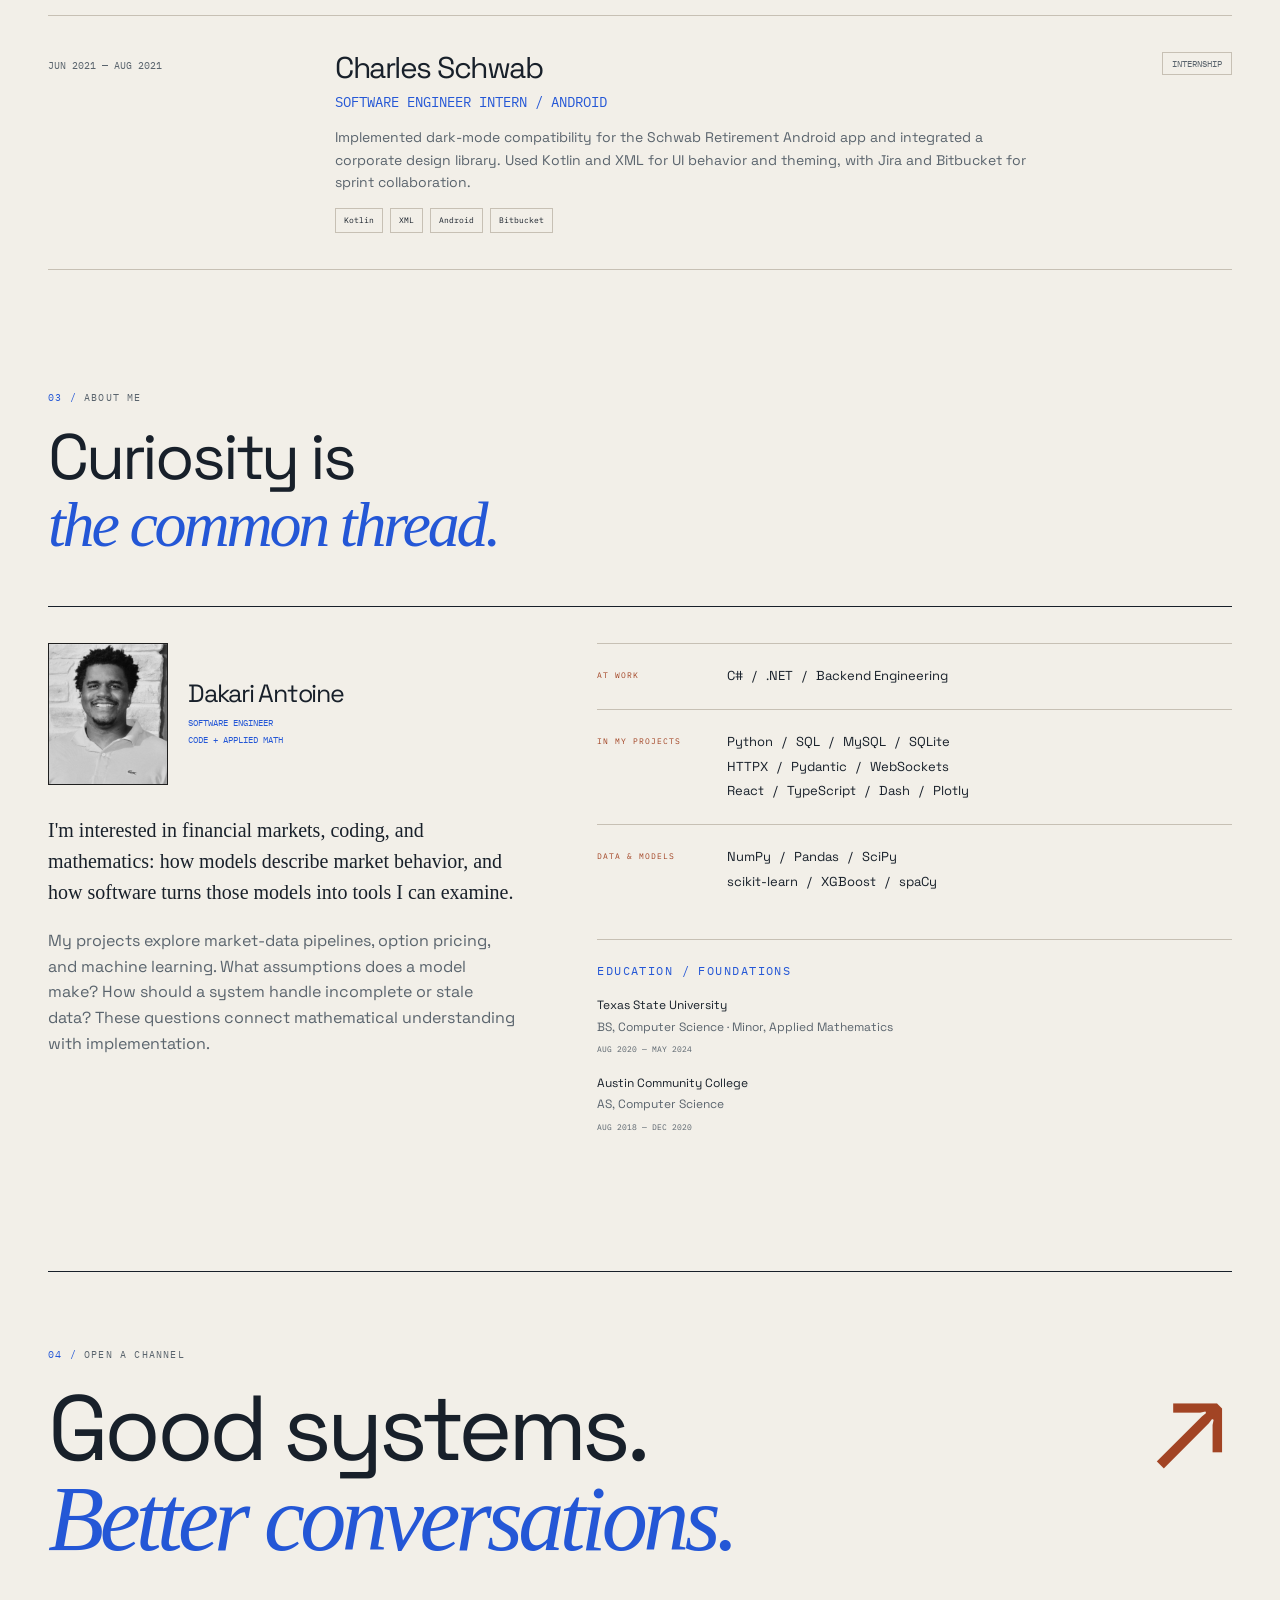
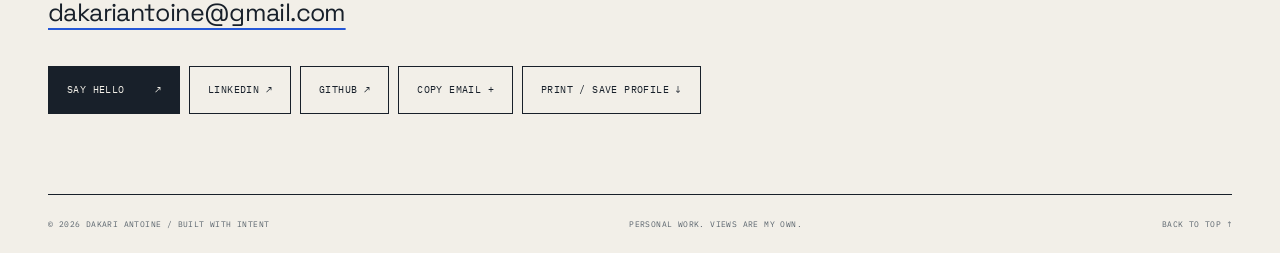
==== commit 53d8d742: "Showcase the order-flow terminal and Options Lab Refresh both project files and homepage entries aga" ====
--- a/index.html
+++ b/index.html
@@ -6,20 +6,25 @@
     <meta name="theme-color" content="#f2efe8" />
     <meta
       name="description"
-      content="Dakari Antoine — backend software engineer at Charles Schwab. Exploring quantitative finance, market data systems, and applied machine learning."
+      content="Dakari Antoine — backend software engineer. Explore the Crypto Order Flow Terminal and Options Lab: market-data systems, replay, and quantitative pricing."
     />
-    <meta property="og:title" content="Dakari Antoine — Software Engineer" />
+    <meta property="og:title" content="Dakari Antoine — Software &amp; Quantitative Systems" />
     <meta
       property="og:description"
-      content="Backend engineering. Quantitative curiosity. Explore my systems, research, and experiments."
+      content="Inside the Crypto Order Flow Terminal and Options Lab: public market data, causal replay, and inspectable pricing models."
     />
     <meta property="og:type" content="website" />
     <meta property="og:url" content="https://karisheen.github.io/" />
     <meta
       property="og:image"
-      content="https://karisheen.github.io/assets/images/profile_picture.jpeg"
+      content="https://karisheen.github.io/assets/images/terminal-price.png"
     />
-    <title>Dakari Antoine — Software Engineer</title>
+    <meta property="og:image:alt" content="Crypto Order Flow Terminal with live Binance ticker history and a visible collector interruption" />
+    <meta property="og:image:width" content="1800" />
+    <meta property="og:image:height" content="1125" />
+    <meta name="twitter:card" content="summary_large_image" />
+    <link rel="canonical" href="https://karisheen.github.io/" />
+    <title>Dakari Antoine — Software &amp; Quantitative Systems</title>
     <link rel="icon" href="./assets/favicon.svg" type="image/svg+xml" />
     <link
       rel="preload"
@@ -35,7 +40,7 @@
     <a class="skip-link" href="#main">Skip to content</a>
     <header class="site-header">
       <div class="shell header-inner">
-        <a class="brand" href="#" aria-label="Dakari Antoine, home"
+        <a class="brand" href="#"
           ><span class="brand-mark" aria-hidden="true">d&gt;</span>
           DAKARI.ANTOINE</a
         >
@@ -71,6 +76,10 @@
             <p class="eyebrow hero-kicker">
               INDEPENDENT ENGINEERING PRACTICE · AUSTIN, TEXAS
             </p>
+            <nav class="hero-files" aria-label="Featured project files">
+              <a href="./limit-order-book.html">002 / Crypto Order Flow Terminal ↗</a>
+              <a href="./project2.html">003 / Options Lab ↗</a>
+            </nav>
             <h1 id="hero-title">
               <span>SOFTWARE FOR</span>
               <span>SYSTEMS THAT</span>
@@ -128,7 +137,7 @@
             </div>
           </div>
         </div>
-        <div class="interest-strip" aria-label="Areas of interest">
+        <div class="interest-strip" role="group" aria-label="Areas of interest">
           <div><span>01 /</span> BACKEND SYSTEMS</div>
           <div><span>02 /</span> QUANTITATIVE FINANCE</div>
           <div><span>03 /</span> APPLIED MACHINE LEARNING</div>
@@ -235,6 +244,7 @@
             </div>
             <div
               class="project-diagram"
+              role="img"
               aria-label="Architecture: public market data feeds probability models, walk-forward validation, and a SQLite audit trail."
             >
               <div class="diagram-header">
@@ -281,20 +291,39 @@
           >
             <div class="project-meta">
               <span class="project-rank">[ 02 ]</span
-              ><span>MARKET DATA / VISUALIZATION</span>
-            </div>
-            <h3>Live Crypto Order Book</h3>
+              ><span>MARKET DATA / REPLAY</span>
+            </div>
+            <h3>Crypto Order Flow Terminal</h3>
             <p>
-              A Streamlit dashboard normalizing public order-book data from five
-              exchanges, with threaded WebSocket feeds, REST polling and fallback,
-              stale-feed reporting, depth charts, and liquidity heatmaps.
-              Market observation, not order matching.
-            </p>
+              Inspect multi-venue spot and perpetual markets, including Hyperliquid,
+              through footprints, CVD, and native depth in a React terminal.
+              Python feed capture supports causal replay and constrained paper trading.
+            </p>
+            <figure class="project-plate">
+              <img
+                src="./assets/images/terminal-card.webp"
+                alt="Terminal price-history workspace showing Binance BTC/USDT candles and a collector overflow warning"
+                width="720"
+                height="450"
+                loading="lazy"
+                decoding="async"
+              />
+              <figcaption>
+                <strong>Live capture:</strong>
+                Binance candles still update after the observed-book collector stops.
+                <a class="text-link" href="./assets/images/terminal-price.png"
+                  >View original ↗</a
+                >
+              </figcaption>
+            </figure>
             <div class="tags">
-              <span class="tag">Python</span><span class="tag">WebSockets</span
-              ><span class="tag">Streamlit</span><span class="tag">Plotly</span>
+              <span class="tag">Python</span><span class="tag">React</span
+              ><span class="tag">TypeScript</span><span class="tag">WebSockets</span>
             </div>
             <div class="project-bottom">
+              <a class="text-link" href="./limit-order-book.html"
+                >Read terminal case study <span aria-hidden="true">↗</span></a
+              >
               <a
                 class="text-link"
                 href="https://github.com/karisheen/Limit-Orderbook"
@@ -302,13 +331,11 @@
                 rel="noopener noreferrer"
                 >Explore repository <span aria-hidden="true">↗</span></a
               >
-              <a class="text-link" href="./limit-order-book.html"
-                >Case study <span aria-hidden="true">↗</span></a
-              >
             </div>
             <div class="project-reason">
-              Feeds older than 15 seconds are marked degraded. Cross-venue
-              best prices are approximate because quotes mix USD and USDT.
+              Explicit provenance and incomplete-depth warnings, with a separate
+              constrained paper simulator. No live order submission or claimed
+              trading edge.
             </div>
           </article>
           <article
@@ -318,30 +345,53 @@
           >
             <div class="project-meta">
               <span class="project-rank">[ 03 ]</span
-              ><span>QUANTITATIVE MODELING</span>
-            </div>
-            <h3>Quantitative Pricing Toolkit</h3>
+              ><span>OPTIONS RESEARCH / OFFLINE LAB</span>
+            </div>
+            <h3>Options Lab</h3>
             <p>
-              Typed, vectorized Black–Scholes–Merton pricing with analytic
-              Greeks, safeguarded implied volatility, explicit boundary
-              behavior, invariant-based tests, and measured batch performance.
-            </p>
+              A local Python toolkit for Black–Scholes–Merton/Black-76 pricing,
+              historical Deribit replay, SVI smiles, and portfolio risk.
+              Dash diagnostics test quoted butterflies against bid/ask entry costs
+              before fees.
+            </p>
+            <figure class="project-plate">
+              <img
+                src="./assets/images/options-card.webp"
+                alt="Options Lab synthetic replay showing an option chain, volatility smile, and quoted butterfly diagnostics"
+                width="720"
+                height="525"
+                loading="lazy"
+                decoding="async"
+              />
+              <figcaption>
+                <strong>Public synthetic demo.</strong>
+                Generated option books pass through the replay, implied-volatility,
+                and fitted-smile workflow—not captured market performance.
+                <a class="text-link" href="./assets/images/options-lab.png"
+                  >View original ↗</a
+                >
+              </figcaption>
+            </figure>
             <div class="tags">
-              <span class="tag">Python</span><span class="tag">NumPy</span
-              ><span class="tag">SciPy</span><span class="tag">Pytest</span>
+              <span class="tag">Python</span><span class="tag">Dash</span
+              ><span class="tag">NumPy</span><span class="tag">SciPy</span>
             </div>
             <div class="project-bottom">
+              <a class="text-link" href="./project2.html"
+                >Read Options Lab case study <span aria-hidden="true">↗</span></a
+              >
               <a
                 class="text-link"
                 href="https://github.com/karisheen/Black-Scholes-Pricing-Model"
                 target="_blank"
                 rel="noopener noreferrer"
                 >Explore repository <span aria-hidden="true">↗</span></a
-              ><a class="text-link" href="./project2.html">Case study ↗</a>
+              >
             </div>
             <div class="project-reason">
-              European options with explicit model limits; numerical behavior is
-              tested at expiry, zero volatility, and extreme moneyness.
+              In the documented historical sample, midpoint findings did not
+              become negative quoted entry costs. Offline diagnostics, not live
+              quotes, fills, or proof of arbitrage.
             </div>
           </article>
           <article
@@ -454,11 +504,11 @@
         <div class="lab">
           <div class="lab-header">
             <div>
-              <p class="eyebrow accent">INTERACTIVE / QUANT SANDBOX</p>
+              <p class="eyebrow accent">INTERACTIVE / STANDALONE BROWSER SANDBOX</p>
               <h2 id="lab-title">Put a little theory to work.</h2>
               <p>
                 What happens to an option when the market moves? Change the
-                assumptions and explore the Black–Scholes model right here.
+                assumptions in this independent JavaScript Black–Scholes calculator.
               </p>
             </div>
             <span class="lab-tag">LOCAL COMPUTATION / NO API</span>
@@ -466,10 +516,10 @@
           <div class="lab-grid" id="lab-controls" hidden>
             <div>
               <div class="range-control">
-                <label class="range-label" for="spot"
-                  >UNDERLYING PRICE
-                  <output id="spot-value" for="spot">$100</output></label
-                ><input
+                <div class="range-label">
+                  <label for="spot">UNDERLYING PRICE</label>
+                  <output id="spot-value" for="spot">$100</output>
+                </div><input
                   id="spot"
                   type="range"
                   min="50"
@@ -482,12 +532,10 @@
                 </div>
               </div>
               <div class="range-control">
-                <label class="range-label" for="volatility"
-                  >ANNUAL VOLATILITY
-                  <output id="volatility-value" for="volatility"
-                    >20%</output
-                  ></label
-                ><input
+                <div class="range-label">
+                  <label for="volatility">ANNUAL VOLATILITY</label>
+                  <output id="volatility-value" for="volatility">20%</output>
+                </div><input
                   id="volatility"
                   type="range"
                   min="5"
@@ -582,15 +630,15 @@
               Enable JavaScript to use the pricing sandbox. You can still
               explore the
               <a class="text-link" href="./project2.html"
-                >Black–Scholes project notes ↗</a
+                >Options Lab case study ↗</a
               >.
             </p></noscript
           >
           <p class="lab-disclaimer">
-            Educational browser reimplementation inspired by my Python project.
-            Theoretical European options with constant volatility and no
-            dividends. Illustrative assumptions—not market quotes, a forecast,
-            or financial advice.
+            A standalone educational JavaScript calculator—not Options Lab or
+            the Python toolkit running in your browser. Theoretical European
+            options with constant volatility and no dividends. Illustrative
+            assumptions—not market quotes, a forecast, or financial advice.
           </p>
         </div>
       </section>
@@ -741,8 +789,8 @@
               <p>
                 Python &nbsp; / &nbsp; SQL &nbsp; / &nbsp; MySQL &nbsp; / &nbsp;
                 SQLite<br />HTTPX &nbsp; / &nbsp; Pydantic &nbsp; / &nbsp;
-                WebSockets<br />Dash &nbsp; / &nbsp; Streamlit &nbsp; / &nbsp;
-                Plotly
+                WebSockets<br />React &nbsp; / &nbsp; TypeScript &nbsp; / &nbsp;
+                Dash &nbsp; / &nbsp; Plotly
               </p>
             </div>
             <div class="stack-row">
--- a/styles/main.css
+++ b/styles/main.css
@@ -23,11 +23,11 @@
   --panel: #e9e4da;
   --surface: #f8f6f0;
   --text: #18202a;
-  --muted: #667078;
+  --muted: #5a646d;
   --line: #c7c0b4;
   --line-strong: #18202a;
   --accent: #2457d6;
-  --signal: #d65a31;
+  --signal: #a24424;
   --ink: #f8f6f0;
   --mono: "IBM Plex Mono", monospace;
   --sans: "Space Grotesk", Arial, sans-serif;
@@ -196,6 +196,8 @@
 .hero-description strong { color: var(--text); font-weight: 400; }
 .print-contact { display: none; }
 .hero-actions { display: flex; flex-wrap: wrap; align-items: center; gap: 10px; }
+.hero-files { display: flex; flex-wrap: wrap; align-items: center; gap: 4px 20px; padding: 0; margin: 20px 0 0; list-style: none; font: 10px/1.6 var(--mono); }
+.hero-files a { display: inline-flex; align-items: center; min-height: 44px; color: var(--accent); text-decoration: underline; text-underline-offset: 4px; }
 .button {
   font-size: 10px;
   text-transform: uppercase;
@@ -289,6 +291,7 @@
 .project-grid { display: grid; grid-template-columns: 1fr 1fr; gap: 14px; }
 .project-card {
   background: rgba(248,246,240,.56);
+  min-width: 0;
   border: 1px solid var(--line);
   padding: 30px;
   position: relative;
@@ -306,8 +309,12 @@
 .tags { display: flex; flex-wrap: wrap; gap: 7px; }
 .tag { font-size: 8px; color: var(--text); border: 1px solid var(--line); padding: 5px 8px; background: var(--bg); }
 .project-bottom { margin-top: auto; padding-top: 26px; display: flex; gap: 20px; justify-content: space-between; align-items: center; }
-.text-link { font-size: 10px; color: var(--accent); display: inline-flex; gap: 18px; align-items: center; padding-block: 7px; transition: transform var(--duration-press) var(--ease-out); }
+.text-link { font-size: 10px; color: var(--accent); display: inline-flex; gap: 18px; align-items: center; min-height: 44px; padding-block: 7px; text-decoration: underline; text-underline-offset: 4px; transition: transform var(--duration-press) var(--ease-out); }
 .project-reason { font: 9px/1.7 var(--mono); color: var(--muted); margin-top: 20px; border-top: 1px solid var(--line); padding-top: 14px; }
+.project-plate { margin: 0 0 24px; min-width: 0; }
+.project-plate img { width: 100%; height: auto; border: 1px solid var(--line-strong); }
+.project-plate figcaption { margin-top: 10px; font: 10px/1.7 var(--mono); color: var(--muted); }
+.project-plate figcaption strong { color: var(--signal); font-weight: 400; }
 .project-diagram {
   border: 1px solid var(--accent);
   background-color: var(--panel);
@@ -321,6 +328,7 @@
   background-image: linear-gradient(rgba(36,87,214,.08) 1px,transparent 1px),linear-gradient(90deg,rgba(36,87,214,.08) 1px,transparent 1px);
   background-size: 24px 24px;
 }
+.diagram-header, .diagram-footer { background-color: var(--panel); }
 .diagram-header { display: flex; justify-content: space-between; font: 9px var(--mono); color: var(--muted); letter-spacing: .03em; }
 .pipeline { padding: 34px 4px; display: grid; grid-template-columns: 1fr 30px 1fr; align-items: center; gap: 8px; }
 .pipeline-node { border: 1px solid var(--accent); background: rgba(248,246,240,.72); padding: 17px 12px; font: 10px/1.6 var(--mono); color: var(--accent); }
@@ -445,6 +453,23 @@
 .case-section-label { font: 9px/1.7 var(--mono); color: var(--muted); letter-spacing: .04em; }
 .case-section-label span { color: var(--signal); margin-right: 9px; }
 .case-copy { min-width: 0; }
+.case-feature .case-intro { min-width: 0; }
+.case-feature .case-intro h1 { font-size: clamp(42px, 6.8vw, 96px); line-height: 1; overflow-wrap: anywhere; }
+.case-feature .case-copy h2 { font-size: clamp(32px, 4.6vw, 64px); line-height: 1.08; overflow-wrap: anywhere; }
+.case-feature .case-copy h3 { line-height: 1.2; overflow-wrap: anywhere; }
+.case-feature .case-copy a:not(.button), .case-feature .case-lead a { text-decoration: underline; text-underline-offset: 4px; }
+.case-plate { margin: 36px 0; min-width: 0; }
+.case-plate img { width: 100%; height: auto; border: 1px solid var(--line-strong); }
+.case-plate figcaption { max-width: 900px; padding-top: 12px; font-size: 13px; line-height: 1.7; color: var(--muted); }
+.case-plate figcaption strong { display: block; margin-bottom: 5px; color: var(--signal); font: 10px/1.7 var(--mono); font-weight: 400; }
+.case-plate figcaption .text-link { margin-right: 16px; }
+.case-notes { margin-top: 28px; border-block: 1px solid var(--line); }
+.case-notes summary { min-height: 44px; padding: 14px 4px; color: var(--accent); font: 12px/1.7 var(--mono); cursor: pointer; touch-action: manipulation; }
+.case-notes summary::marker { color: var(--signal); }
+.case-notes[open] summary { border-bottom: 1px solid var(--line); margin-bottom: 18px; }
+.case-notes p, .case-notes li { font-size: 14px; line-height: 1.75; color: var(--muted); }
+.case-notes ul, .case-notes ol { padding-left: 22px; }
+.case-notes li + li { margin-top: 10px; }
 .case-copy h2 { font-size: clamp(42px, 5vw, 68px); max-width: 880px; margin-bottom: 30px; }
 .case-copy > p { max-width: 790px; font-size: 16px; line-height: 1.75; }
 .case-flow { display: grid; grid-template-columns: 1fr auto 1fr auto 1fr auto 1fr auto 1fr; gap: 8px; align-items: center; margin-top: 38px; }
@@ -490,6 +515,11 @@
   .command-option:hover { background: var(--panel); border-color: var(--line); color: var(--accent); outline: 0; }
 }
 
+@media (max-width: 1200px) {
+  .case-feature .case-flow { grid-template-columns: 1fr; gap: 7px; }
+  .case-feature .case-flow-step { min-height: 0; }
+  .case-feature .case-flow-arrow { text-align: center; transform: rotate(90deg); }
+}
 @media (max-width: 1100px) {
   .shell { width: calc(100% - 56px); }
   .site-nav { gap: 18px; }
@@ -545,6 +575,14 @@
   .case-flow { grid-template-columns: 1fr; gap: 7px; }
   .case-flow-step { min-height: 0; }
   .case-flow-arrow { text-align: center; transform: rotate(90deg); }
+  .case-feature .case-hero { grid-template-columns: 1fr; }
+  .case-feature .case-intro { grid-row: 1; padding: 32px 0; }
+  .case-feature .case-index { padding: 22px 0; border-right: 0; border-bottom: 0; border-top: 1px solid var(--line); }
+  .case-feature .case-index > .eyebrow { margin-bottom: 10px; }
+  .case-feature .case-index dl { display: grid; grid-template-columns: repeat(2, minmax(0, 1fr)); gap: 0 24px; margin-top: 12px; }
+  .case-feature .case-index dl div { padding: 10px 0; }
+  .case-feature .case-index dd { overflow-wrap: anywhere; }
+  .case-feature .case-actions { margin-top: 22px; }
 }
 @media (max-width: 600px) {
   html { scroll-padding-top: 74px; }
@@ -637,18 +675,18 @@
   .case-evidence li { grid-template-columns: 1fr; gap: 8px; }
   .case-limitations { padding-inline: 18px; }
   .case-next { align-items: flex-start; flex-direction: column; }
+  .hero-files { gap: 0 16px; margin-top: 14px; }
+  .project-plate { margin-bottom: 20px; }
+  .case-feature .case-intro h1 { font-size: clamp(40px, 12vw, 64px); margin: 18px 0 22px; }
+  .case-feature .case-lead { font-size: 18px; }
+  .case-feature .case-status strong { overflow-wrap: anywhere; }
+  .case-plate { margin-block: 26px; }
+  .case-plate figcaption { font-size: 12px; }
 }
 @media (prefers-reduced-motion: reduce) {
   html { scroll-behavior: auto; }
-  .button:active, .filter:active, .command-trigger:active, .command-close:active, .command-option:active, .text-link:active { transform: none; opacity: .72; }
-  .case-flow-step {
-    animation: case-flow-fade var(--duration-ui) var(--ease-out) both;
-    animation-delay: 0ms !important;
-  }
-  @keyframes case-flow-fade {
-    from { opacity: .75; }
-    to { opacity: 1; }
-  }
+  *, *::before, *::after { animation: none !important; transition: none !important; }
+  .button:active, .filter:active, .command-trigger:active, .command-close:active, .command-option:active, .text-link:active { transform: none; }
 }
 @media print {
   :root { --bg:#fff; --text:#111; --muted:#444; --line:#ccc; --line-strong:#111; --accent:#1d3f96; --signal:#8d361f; --panel:#fff; --surface:#fff; }
@@ -678,5 +716,28 @@
   .about-grid { grid-template-columns:1fr 1fr; gap:30px; }
   .print-contact { display:block; font-size:9pt; }
   .text-link { font-size:8pt; }
+  .hero-files { margin-block: 8px; font-size: 8pt; }
+  .hero-files a, .text-link { min-height: 0; }
+  .project-plate { max-width: 100mm; margin-block: 10px; break-inside: avoid; }
+  .project-plate figcaption, .case-plate figcaption { font-size: 8pt; }
+  .case-main { padding-block: 0; }
+  .case-back, .case-actions { display: none; }
+  .case-feature .case-hero { display: block; }
+  .case-feature .case-intro { padding: 16px 0; }
+  .case-feature .case-intro h1 { font-size: 30pt; margin-block: 10px; }
+  .case-feature .case-index { border-right: 0; padding: 12px 0; }
+  .case-feature .case-index dl { display: grid; grid-template-columns: repeat(2, 1fr); gap: 0 20px; margin-top: 10px; }
+  .case-feature .case-lead { font-size: 13pt; }
+  .case-feature .case-section { grid-template-columns: 100px 1fr; gap: 20px; padding-block: 22px; }
+  .case-feature .case-copy h2 { font-size: 22pt; margin-bottom: 16px; }
+  .case-feature .case-copy > p { font-size: 10pt; }
+  .case-feature .case-flow-step { animation: none; }
+  .case-plate { margin-block: 16px; break-inside: avoid; }
+  .case-plate img { max-height: 150mm; object-fit: contain; width: auto; max-width: 100%; }
+  .case-notes { break-inside: avoid; }
+  .case-notes summary { min-height: 0; padding-block: 8px; font-size: 9pt; }
+  .case-notes > :not(summary) { display: block !important; }
+  .case-notes::details-content { display: block; content-visibility: visible; }
+  .case-notes p, .case-notes li { font-size: 10pt; }
   @page { margin:16mm; }
 }
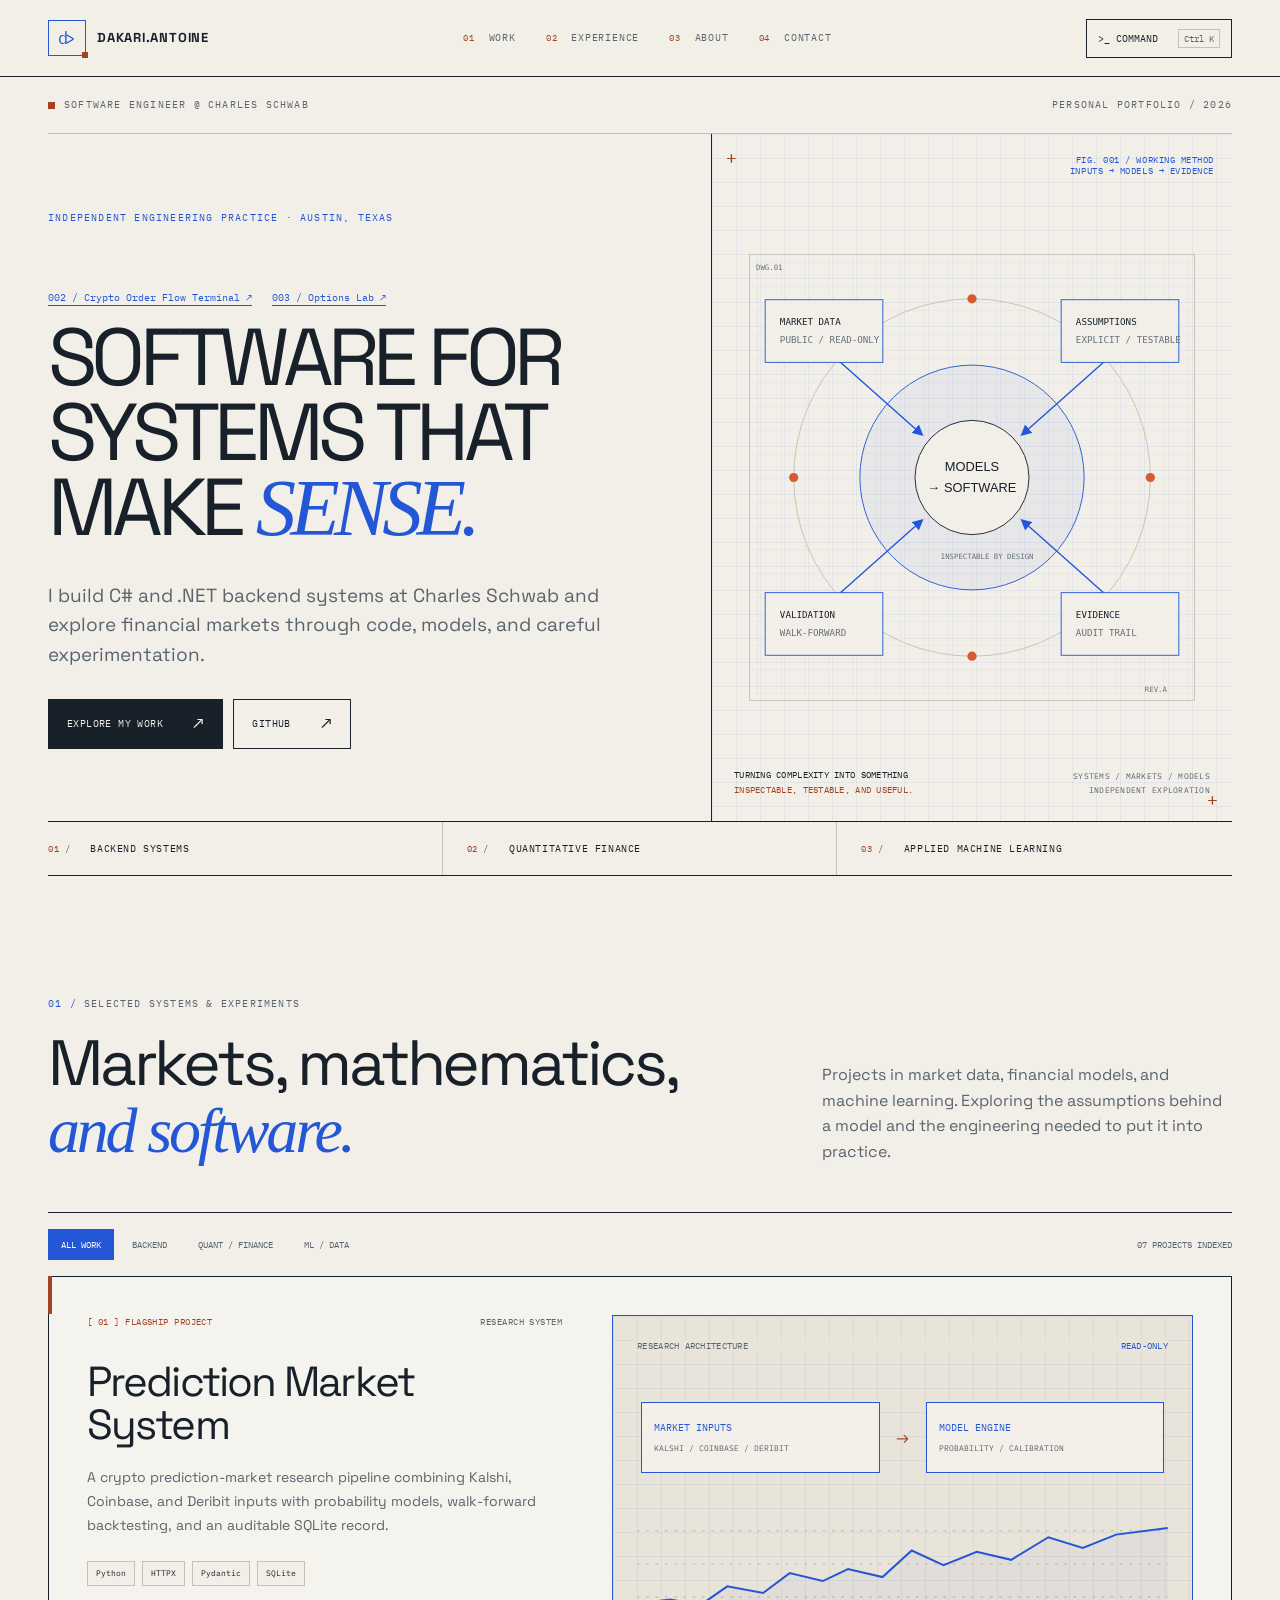
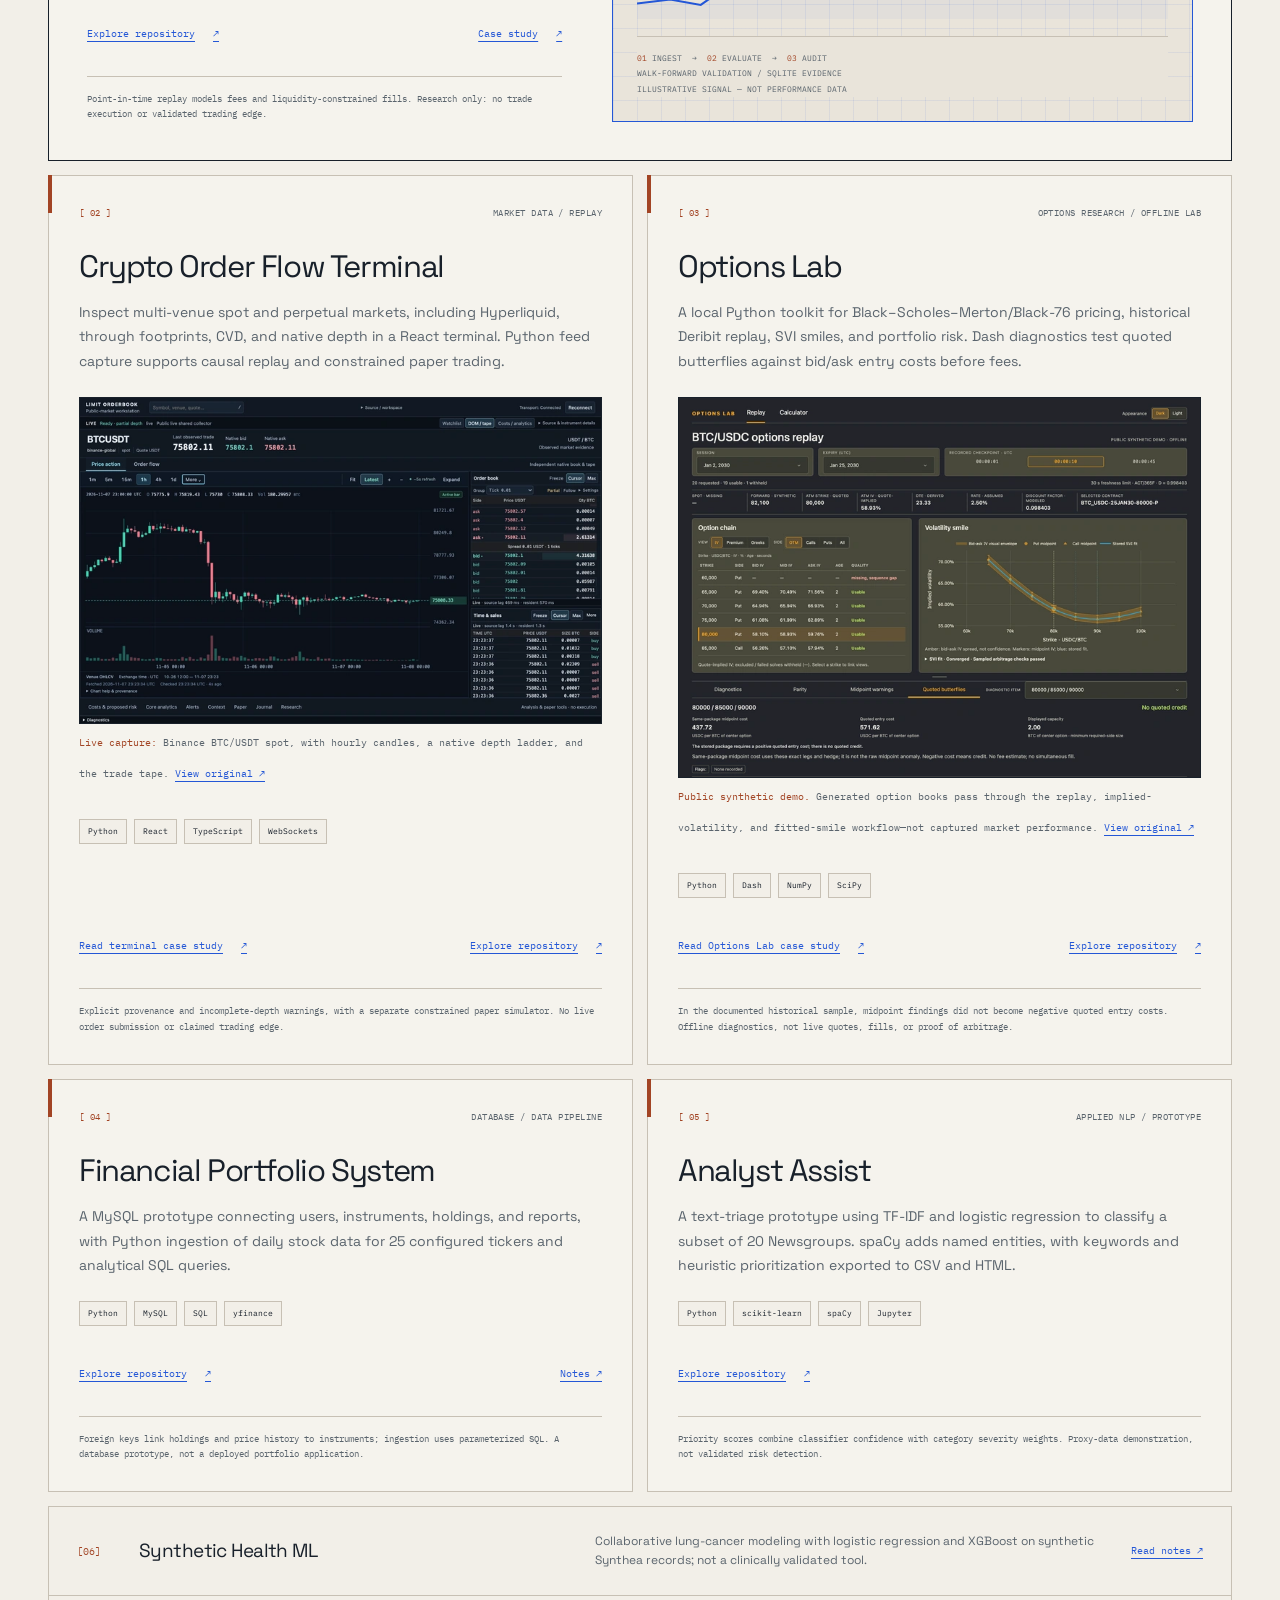
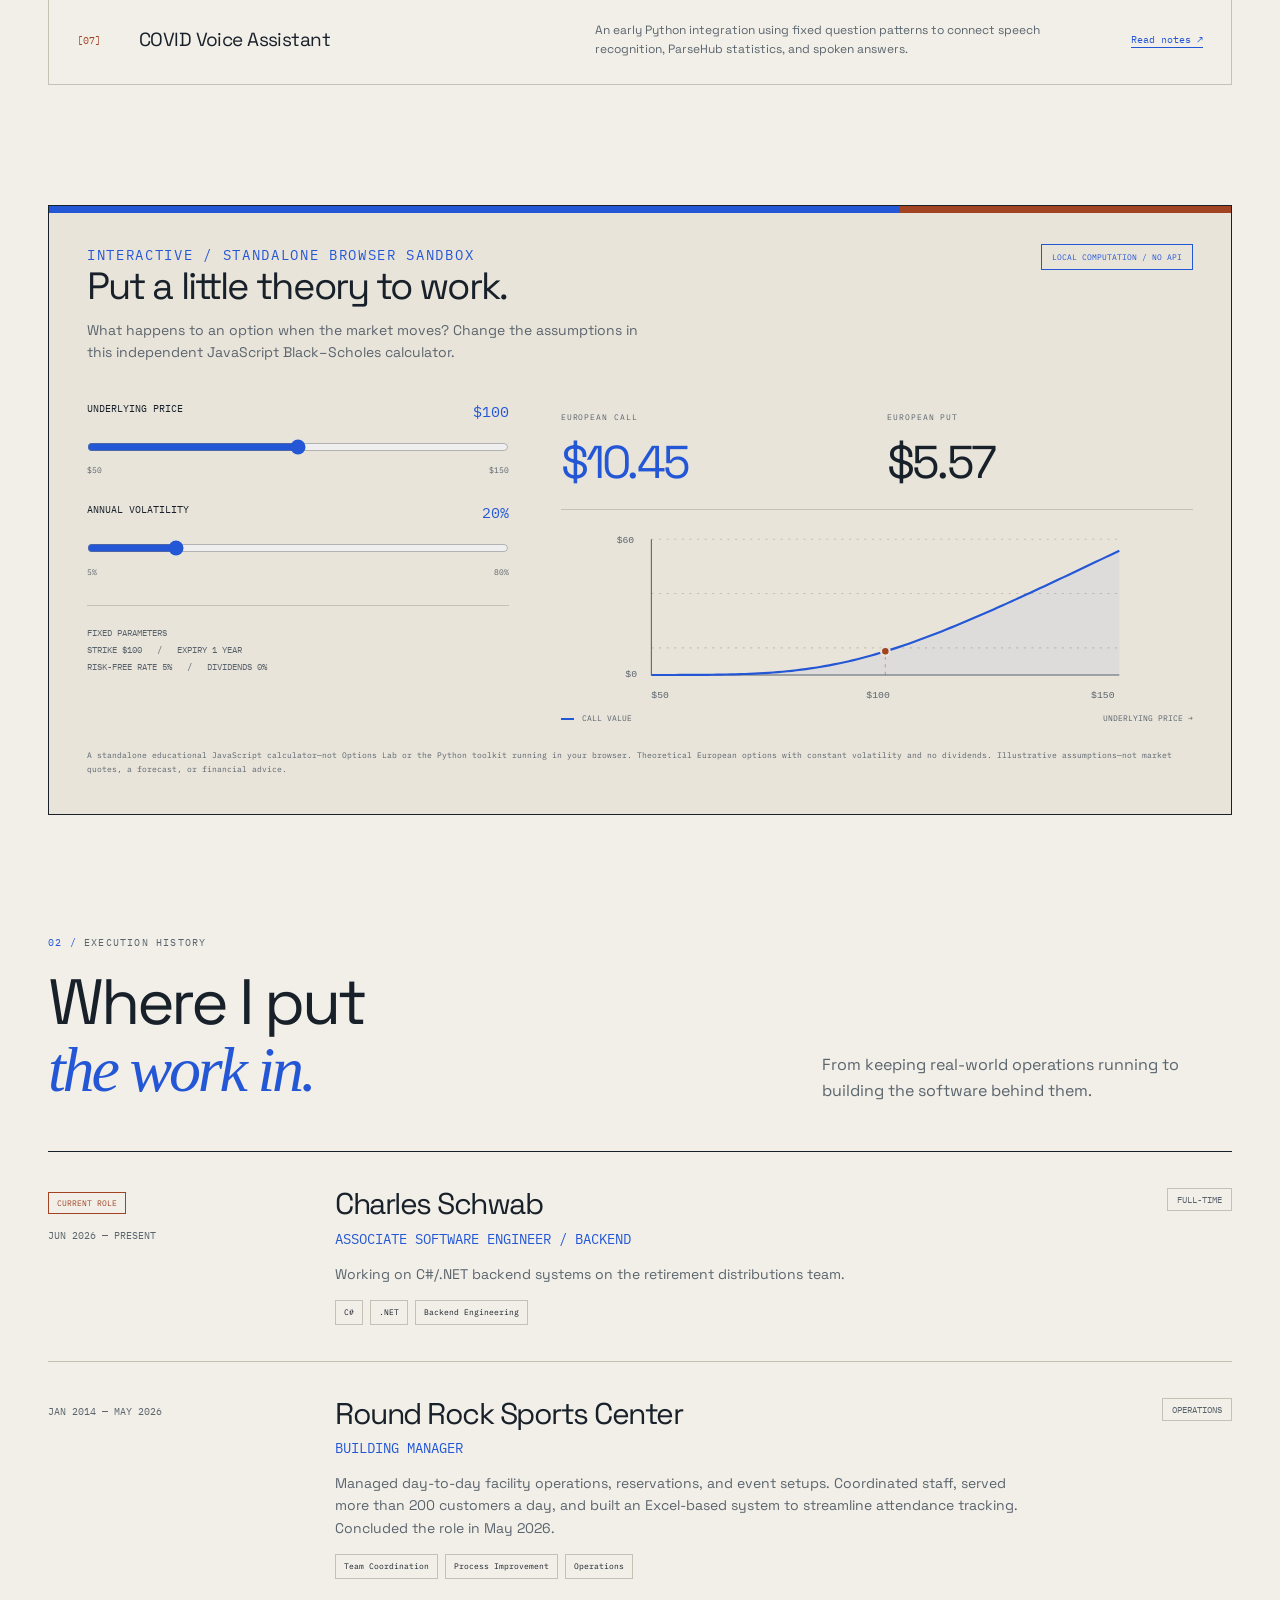
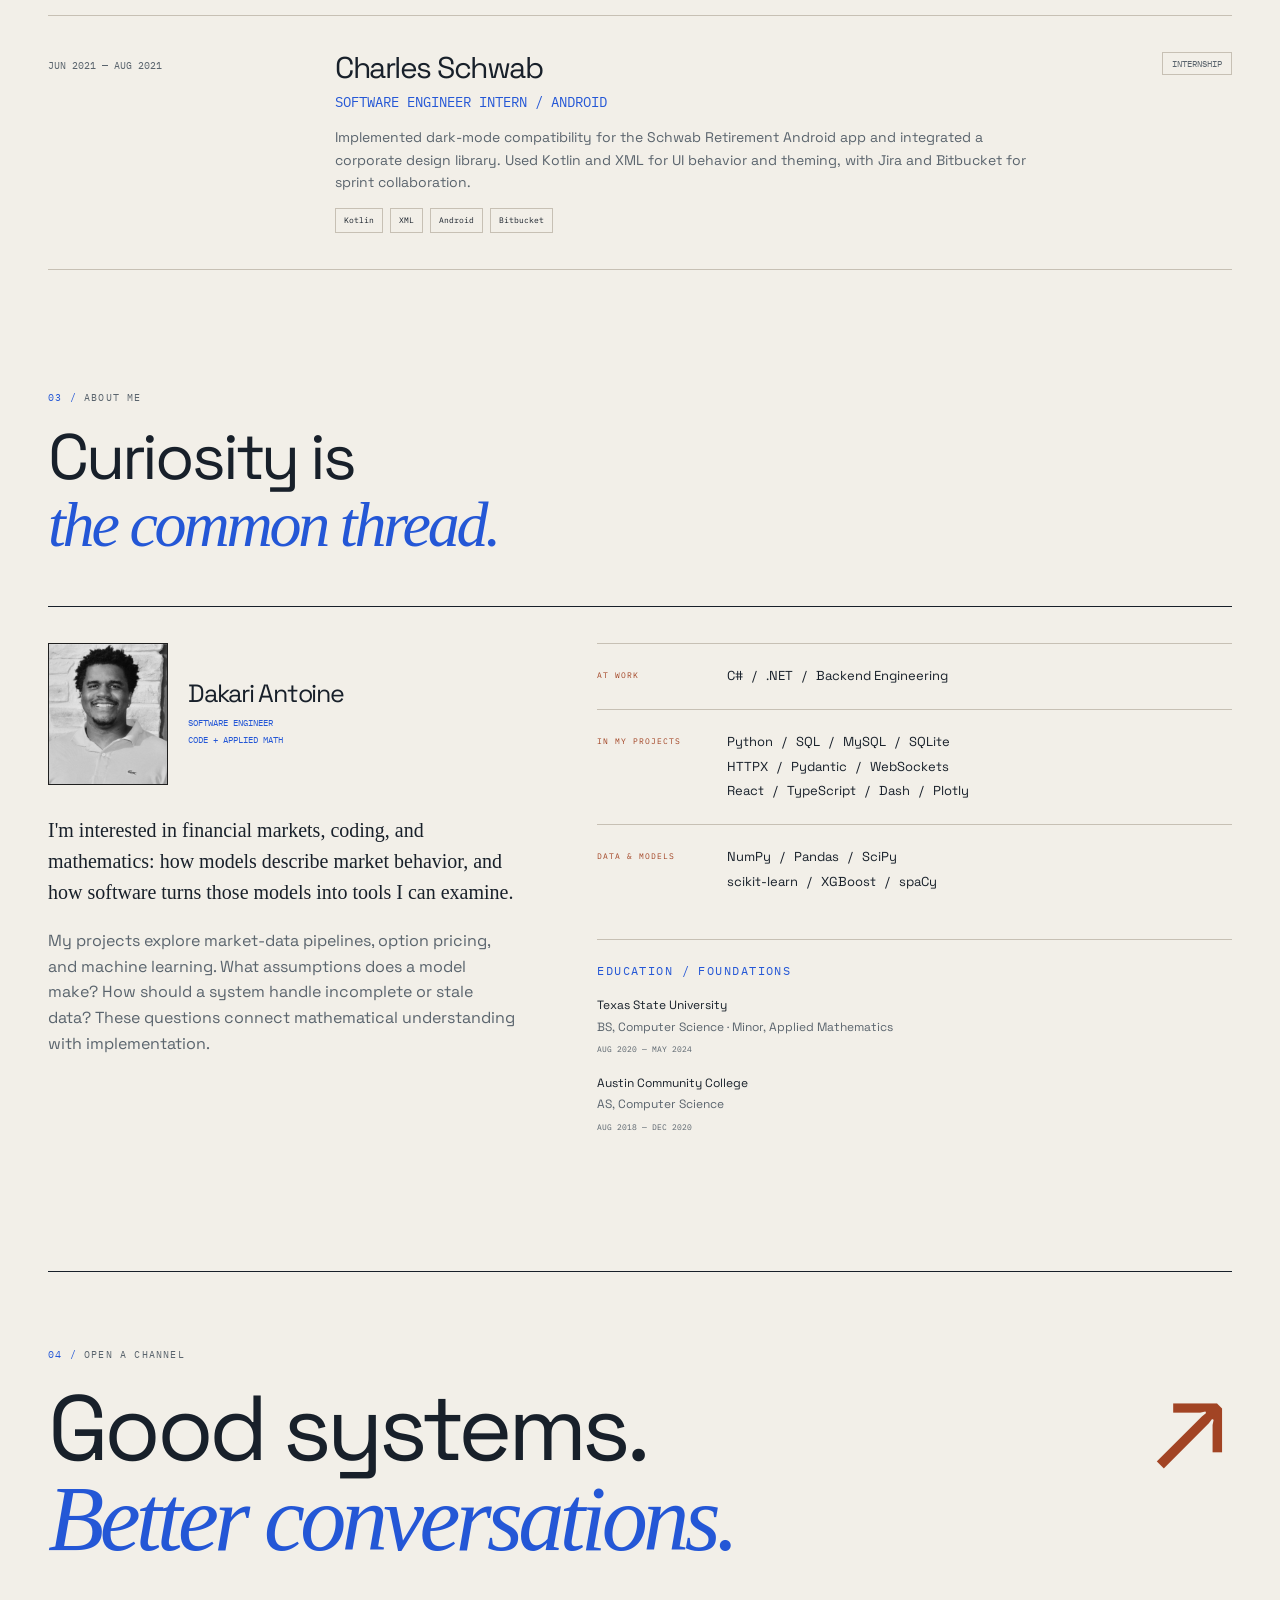
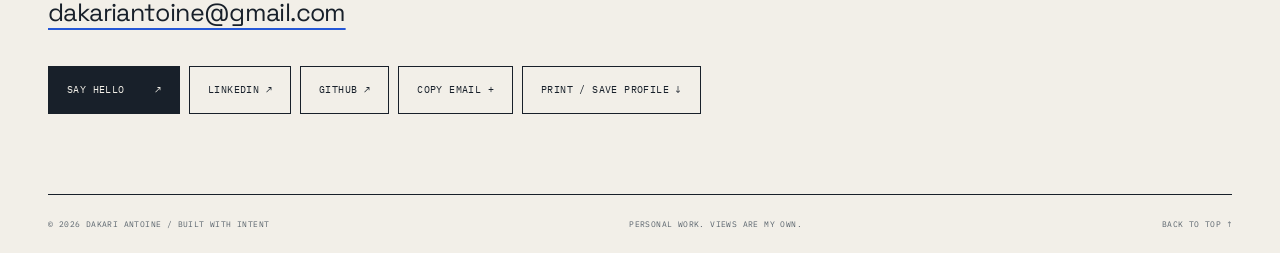
==== commit ccf9fbf2: "Feature the live depth ladder and retain collector failure evidence" ====
--- a/index.html
+++ b/index.html
@@ -17,9 +17,9 @@
     <meta property="og:url" content="https://karisheen.github.io/" />
     <meta
       property="og:image"
-      content="https://karisheen.github.io/assets/images/terminal-price.png"
+      content="https://karisheen.github.io/assets/images/terminal-live-book.png"
     />
-    <meta property="og:image:alt" content="Crypto Order Flow Terminal with live Binance ticker history and a visible collector interruption" />
+    <meta property="og:image:alt" content="Binance BTC/USDT hourly candles beside the terminal’s live order book and trade tape" />
     <meta property="og:image:width" content="1800" />
     <meta property="og:image:height" content="1125" />
     <meta name="twitter:card" content="summary_large_image" />
@@ -302,7 +302,7 @@
             <figure class="project-plate">
               <img
                 src="./assets/images/terminal-card.webp"
-                alt="Terminal price-history workspace showing Binance BTC/USDT candles and a collector overflow warning"
+                alt="Binance BTC/USDT hourly candles alongside bid and ask levels and recent trades"
                 width="720"
                 height="450"
                 loading="lazy"
@@ -310,8 +310,8 @@
               />
               <figcaption>
                 <strong>Live capture:</strong>
-                Binance candles still update after the observed-book collector stops.
-                <a class="text-link" href="./assets/images/terminal-price.png"
+                Binance BTC/USDT spot, with hourly candles, a native depth ladder, and the trade tape.
+                <a class="text-link" href="./assets/images/terminal-live-book.png"
                   >View original ↗</a
                 >
               </figcaption>
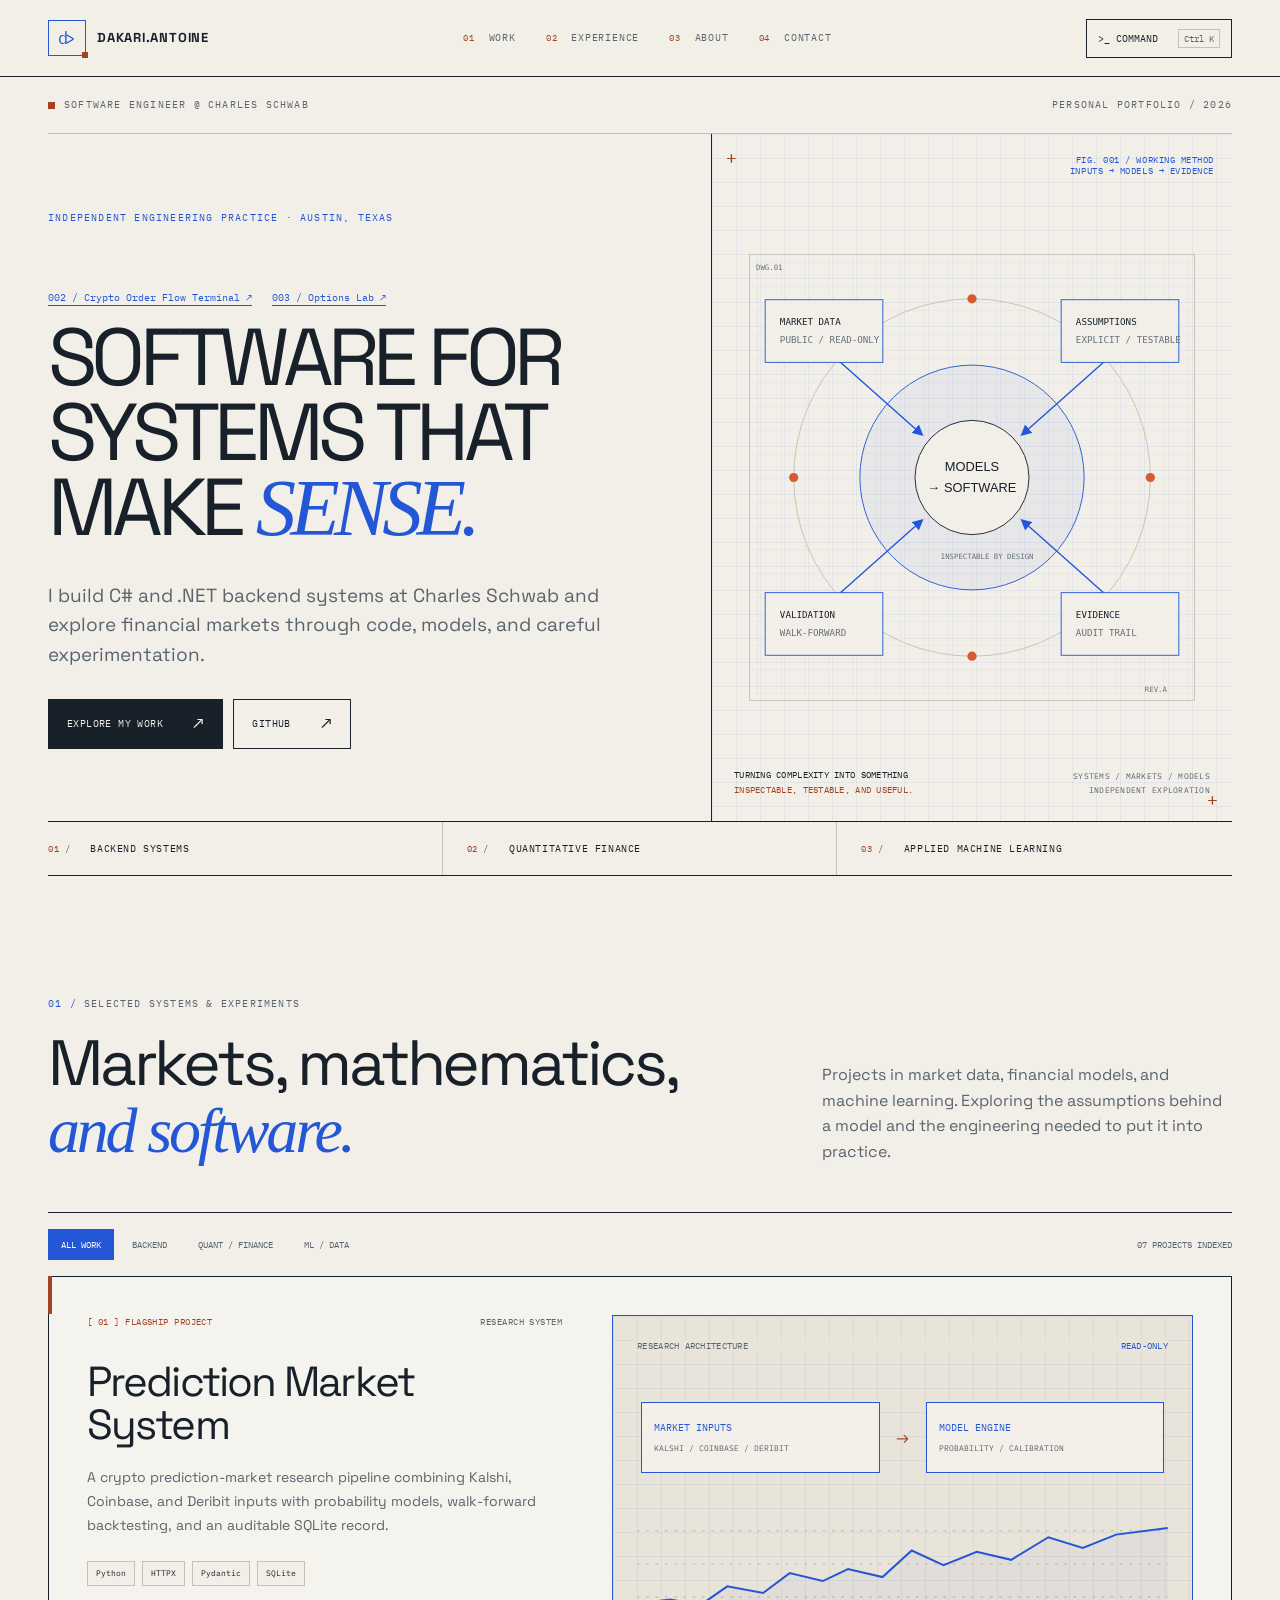
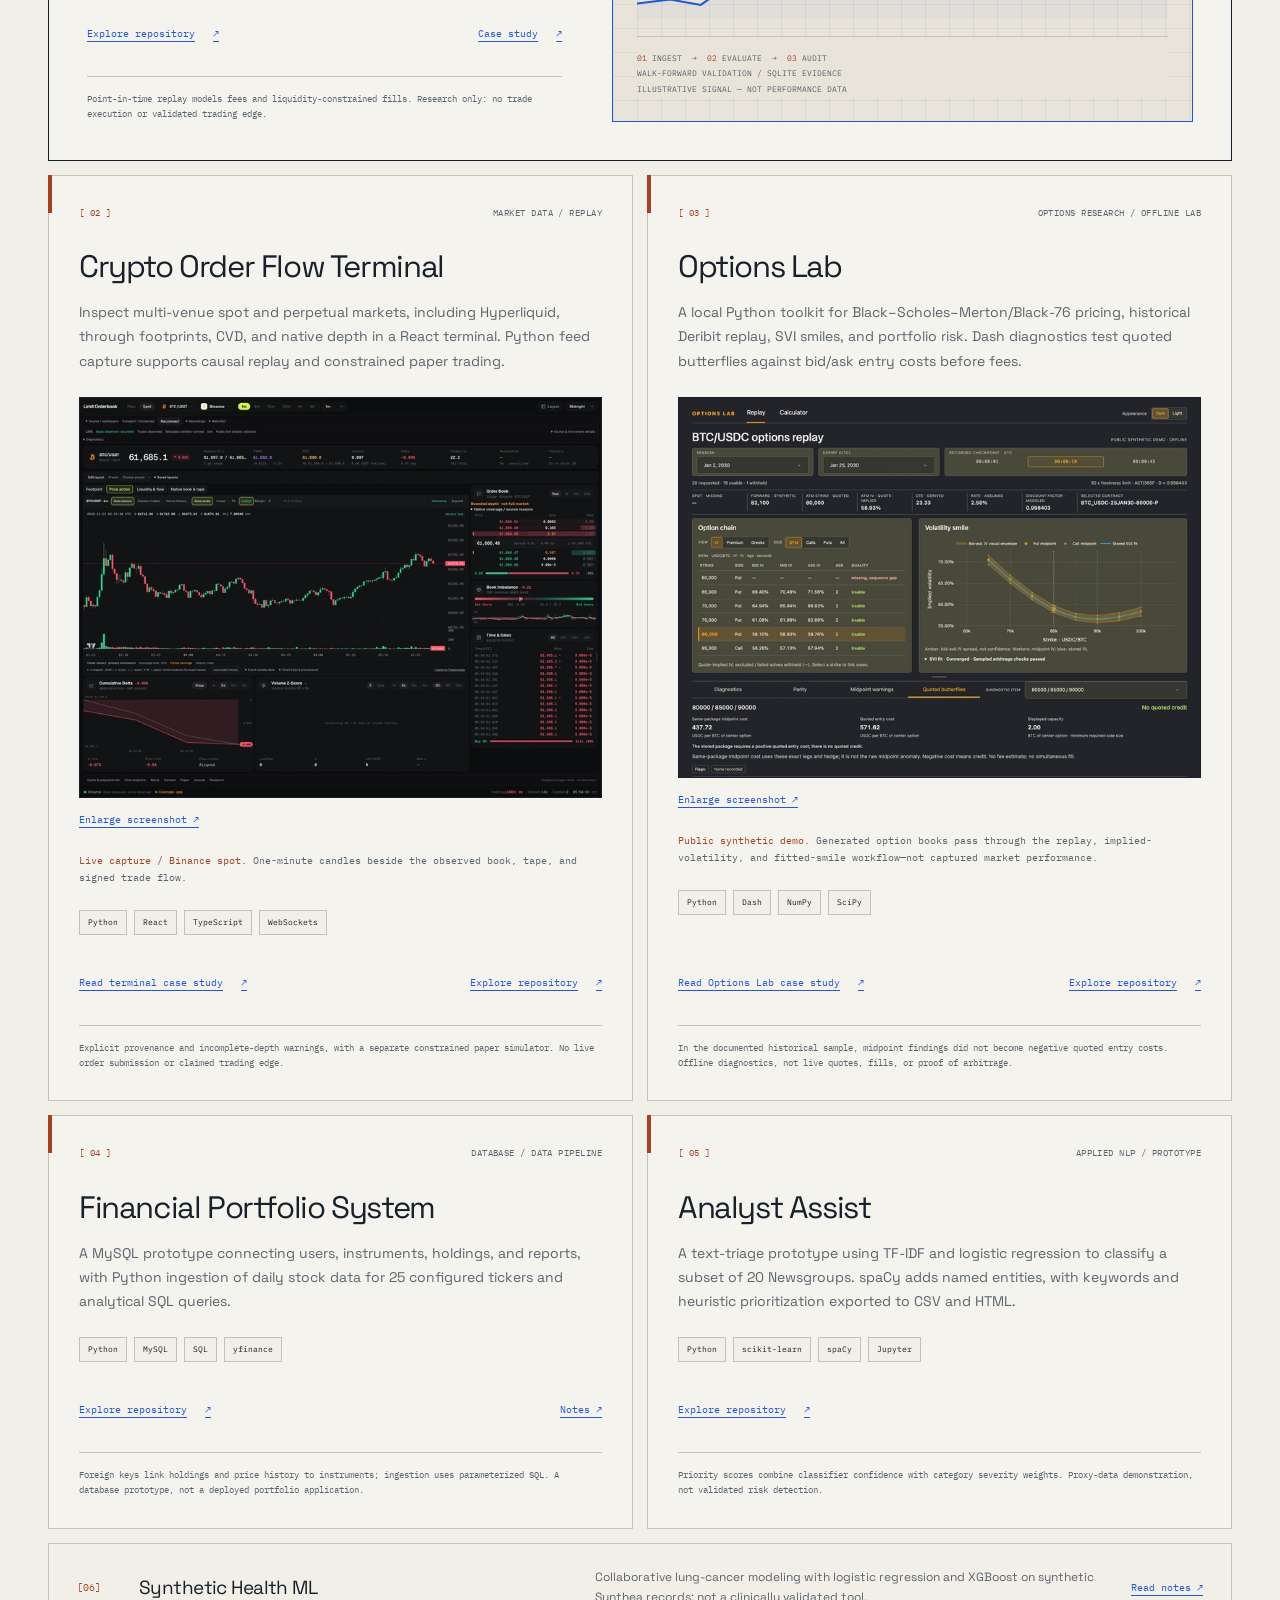
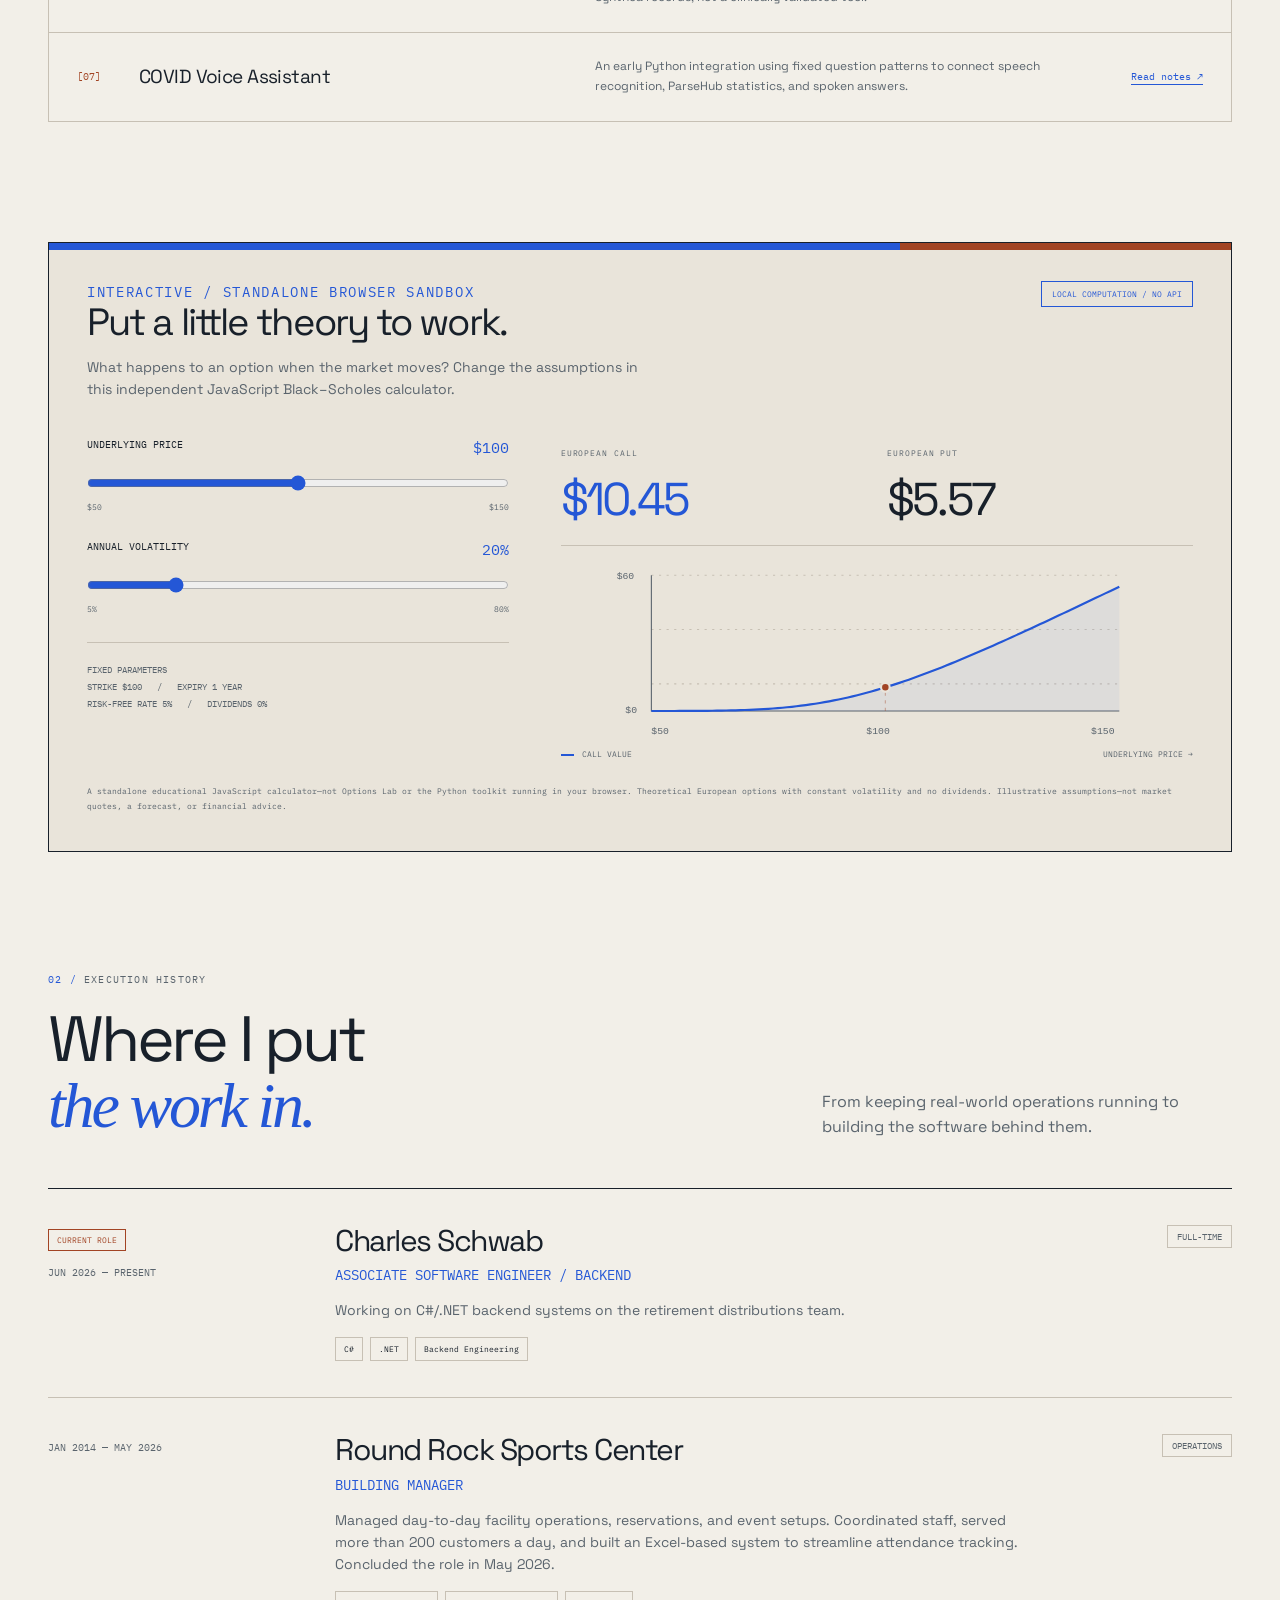
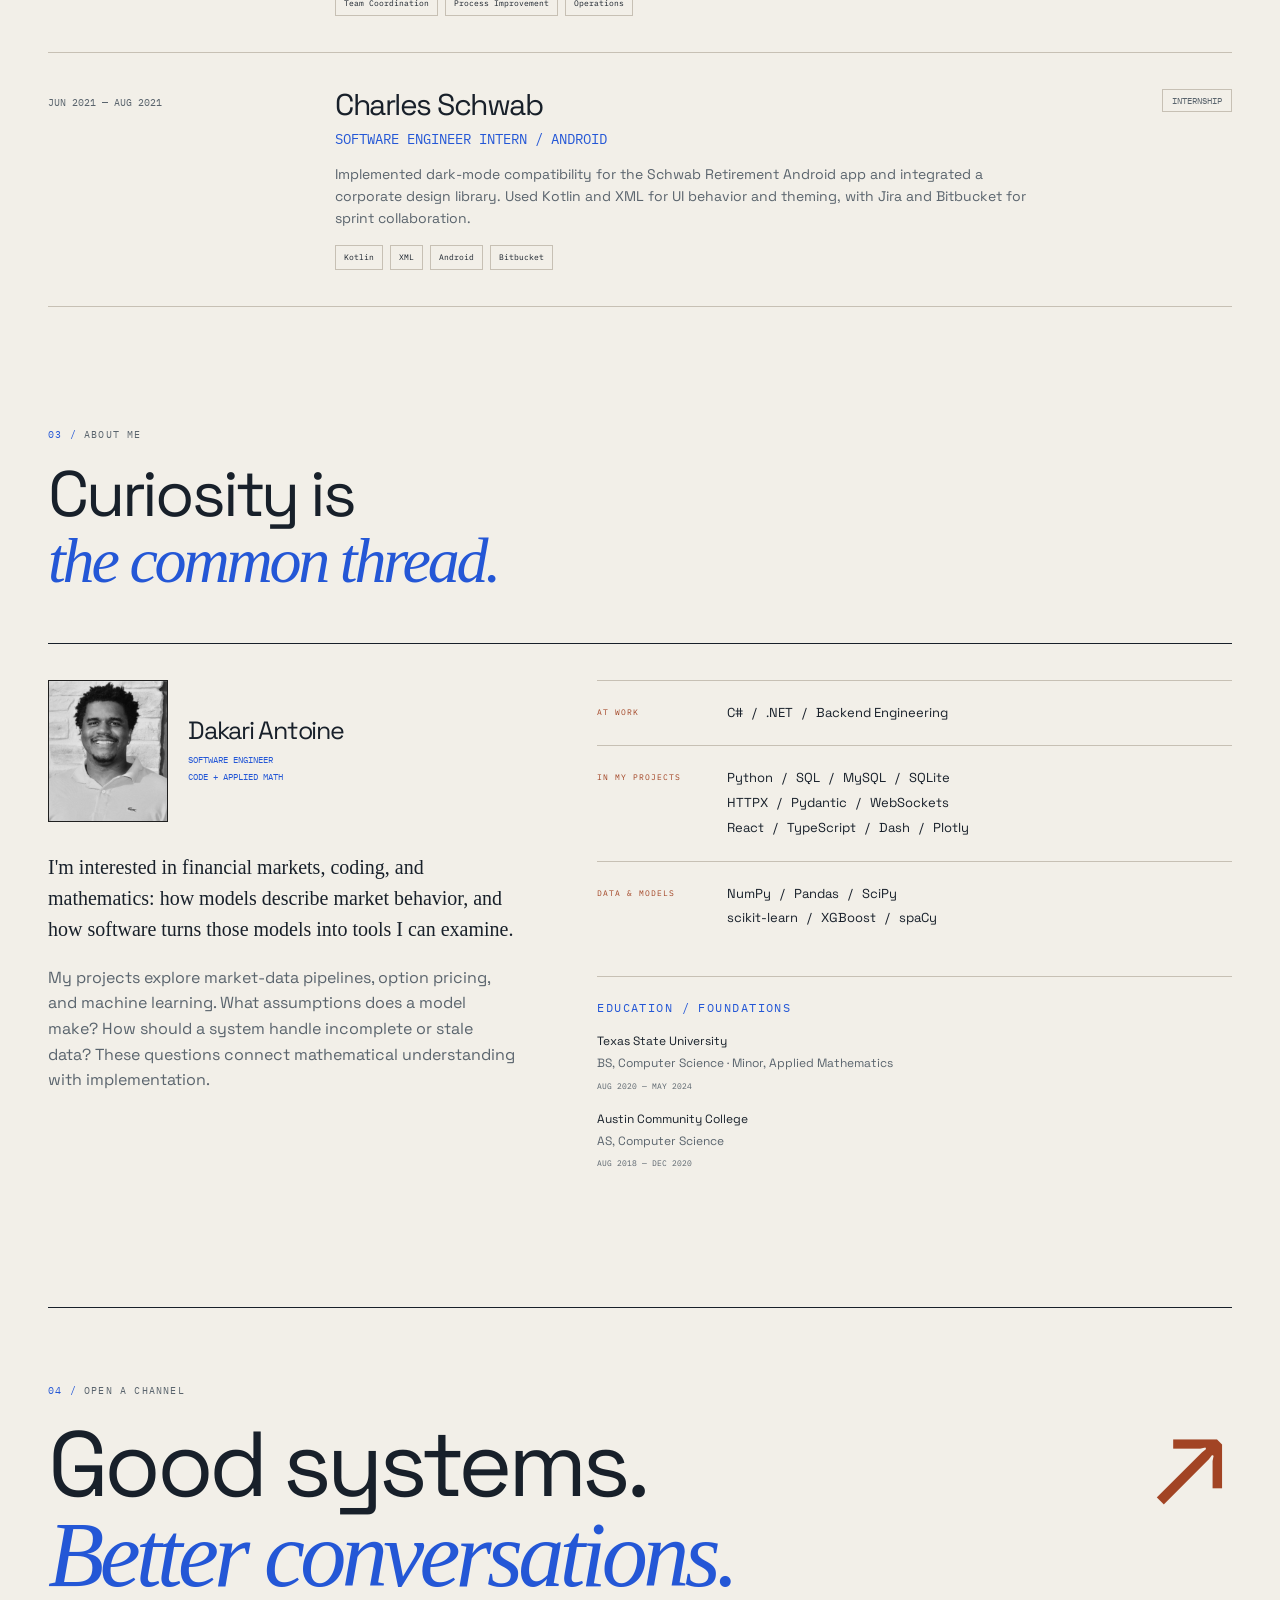
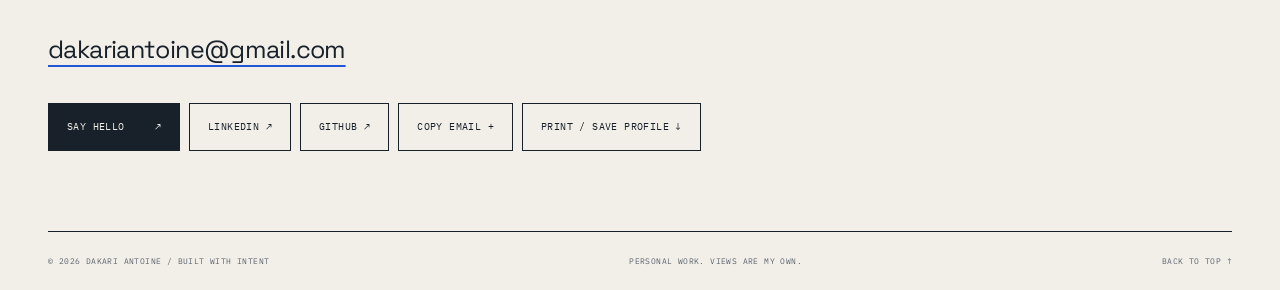
==== commit f35b0433: "Capture the current order-flow workspace and document synthetic hedge costs Show live Binance and re" ====
--- a/index.html
+++ b/index.html
@@ -17,11 +17,11 @@
     <meta property="og:url" content="https://karisheen.github.io/" />
     <meta
       property="og:image"
-      content="https://karisheen.github.io/assets/images/terminal-live-book.png"
+      content="https://karisheen.github.io/assets/images/terminal-workspace.png"
     />
-    <meta property="og:image:alt" content="Binance BTC/USDT hourly candles beside the terminal’s live order book and trade tape" />
+    <meta property="og:image:alt" content="Current Order Flow Terminal showing Binance BTC/USDT minute candles, native depth, trade tape, and cumulative delta" />
     <meta property="og:image:width" content="1800" />
-    <meta property="og:image:height" content="1125" />
+    <meta property="og:image:height" content="1380" />
     <meta name="twitter:card" content="summary_large_image" />
     <link rel="canonical" href="https://karisheen.github.io/" />
     <title>Dakari Antoine — Software &amp; Quantitative Systems</title>
@@ -35,6 +35,7 @@
     />
     <link rel="stylesheet" href="./styles/main.css" />
     <script src="./scripts/main.js" defer></script>
+    <script src="./scripts/image-viewer.js" defer></script>
   </head>
   <body>
     <a class="skip-link" href="#main">Skip to content</a>
@@ -300,20 +301,13 @@
               Python feed capture supports causal replay and constrained paper trading.
             </p>
             <figure class="project-plate">
-              <img
-                src="./assets/images/terminal-card.webp"
-                alt="Binance BTC/USDT hourly candles alongside bid and ask levels and recent trades"
-                width="720"
-                height="450"
-                loading="lazy"
-                decoding="async"
-              />
+              <a href="./assets/images/terminal-workspace.png" aria-label="Enlarge screenshot of the Crypto Order Flow Terminal">
+                <img src="./assets/images/terminal-card.webp" width="720" height="552" loading="lazy" decoding="async"
+                  alt="Live BTC/USDT minute candles with a depth ladder, order-book imbalance, trade tape, and cumulative delta" />
+                <span class="text-link">Enlarge screenshot ↗</span>
+              </a>
               <figcaption>
-                <strong>Live capture:</strong>
-                Binance BTC/USDT spot, with hourly candles, a native depth ladder, and the trade tape.
-                <a class="text-link" href="./assets/images/terminal-live-book.png"
-                  >View original ↗</a
-                >
+                <strong>Live capture / Binance spot.</strong> One-minute candles beside the observed book, tape, and signed trade flow.
               </figcaption>
             </figure>
             <div class="tags">
@@ -355,21 +349,15 @@
               before fees.
             </p>
             <figure class="project-plate">
-              <img
-                src="./assets/images/options-card.webp"
-                alt="Options Lab synthetic replay showing an option chain, volatility smile, and quoted butterfly diagnostics"
-                width="720"
-                height="525"
-                loading="lazy"
-                decoding="async"
-              />
+              <a href="./assets/images/options-lab.png" aria-label="Enlarge screenshot of Options Lab">
+                <img src="./assets/images/options-card.webp" width="720" height="525" loading="lazy" decoding="async"
+                  alt="Options Lab synthetic replay showing an option chain, volatility smile, and quoted butterfly diagnostics" />
+                <span class="text-link">Enlarge screenshot ↗</span>
+              </a>
               <figcaption>
                 <strong>Public synthetic demo.</strong>
                 Generated option books pass through the replay, implied-volatility,
                 and fitted-smile workflow—not captured market performance.
-                <a class="text-link" href="./assets/images/options-lab.png"
-                  >View original ↗</a
-                >
               </figcaption>
             </figure>
             <div class="tags">
--- a/styles/main.css
+++ b/styles/main.css
@@ -423,6 +423,25 @@
 .command-hint { font: 8px var(--mono); border-top: 1px solid var(--line); padding: 14px 20px; margin: 0; }
 .noscript-note { padding: 16px; border: 1px solid var(--line); font-size: 13px; }
 
+.project-plate > a:has(img), .case-plate > a:has(img) { display: block; }
+.image-viewer { width: min(1440px, calc(100% - 32px)); max-width: none; max-height: calc(100vh - 32px); max-height: calc(100dvh - 32px); margin: auto; padding: 0; overflow: auto; color: var(--text); background: var(--surface); border: 1px solid var(--line-strong); box-shadow: 12px 12px 0 rgba(24,32,42,.18); }
+.image-viewer[open] { display: flex; flex-direction: column; }
+.image-viewer::backdrop { background: rgba(24,32,42,.78); }
+.image-viewer-header { display: flex; align-items: flex-start; justify-content: space-between; gap: 16px; padding: 16px 20px; border-bottom: 1px solid var(--line); flex-shrink: 0; }
+.image-viewer-heading { min-width: 0; }
+.image-viewer-heading h2 { margin: 0 0 6px; font: 14px/1.5 var(--mono); letter-spacing: 0; }
+.image-viewer-heading p { margin: 0; font: 12px/1.6 var(--sans); color: var(--muted); overflow-wrap: anywhere; }
+.image-viewer button, .image-viewer-original { display: inline-flex; align-items: center; justify-content: center; min-height: 44px; padding: 10px 14px; font: 11px/1.5 var(--mono); }
+.image-viewer button { border: 1px solid var(--line-strong); background: var(--bg); }
+.image-viewer-close { flex-shrink: 0; }
+.image-viewer-viewport { min-height: 100px; overflow: auto; overscroll-behavior: contain; background: var(--panel); }
+.image-viewer-image { width: 100%; min-width: 720px; max-width: none; height: auto; }
+.image-viewer-viewport:focus-visible { outline: 3px solid var(--signal); outline-offset: -4px; }
+.image-viewer-footer { display: flex; flex-wrap: wrap; align-items: center; justify-content: space-between; gap: 10px 16px; padding: 14px 20px; border-top: 1px solid var(--line); flex-shrink: 0; }
+.image-viewer-navigation { display: flex; flex-wrap: wrap; gap: 8px; }
+.image-viewer-original { color: var(--accent); text-decoration: underline; text-underline-offset: 4px; }
+.image-viewer-footer p { flex-basis: 100%; margin: 0; font: 11px/1.6 var(--sans); color: var(--muted); }
+
 .detail-main { padding-block: 70px 90px; max-width: 960px; }
 .detail-main h1 { font-size: clamp(50px,7vw,88px); line-height: .96; margin: 40px 0; }
 .detail-lead { font-family: var(--serif); font-size: 22px; max-width: 760px; color: var(--text); }
@@ -458,6 +477,15 @@
 .case-feature .case-copy h2 { font-size: clamp(32px, 4.6vw, 64px); line-height: 1.08; overflow-wrap: anywhere; }
 .case-feature .case-copy h3 { line-height: 1.2; overflow-wrap: anywhere; }
 .case-feature .case-copy a:not(.button), .case-feature .case-lead a { text-decoration: underline; text-underline-offset: 4px; }
+.case-contributions { padding-top: 22px; }
+.case-contributions h2 { margin: 0; font: 16px/1.5 var(--mono); letter-spacing: 0; color: var(--text); }
+.case-contributions ul { display: grid; grid-template-columns: repeat(3, minmax(0, 1fr)); gap: 12px 32px; padding-left: 20px; margin: 12px 0 0; }
+.case-contributions li { padding-left: 3px; font-size: 14px; line-height: 1.65; color: var(--text); }
+.case-contributions li::marker { color: var(--signal); }
+.case-contributions + .case-plate { margin-top: 24px; }
+.case-research-chart { margin: 28px 0; }
+.case-research-chart img { display: block; width: 100%; max-width: 480px; height: auto; }
+.case-research-chart figcaption { font-size: 14px; line-height: 1.7; color: var(--muted); }
 .case-plate { margin: 36px 0; min-width: 0; }
 .case-plate img { width: 100%; height: auto; border: 1px solid var(--line-strong); }
 .case-plate figcaption { max-width: 900px; padding-top: 12px; font-size: 13px; line-height: 1.7; color: var(--muted); }
@@ -583,6 +611,7 @@
   .case-feature .case-index dl div { padding: 10px 0; }
   .case-feature .case-index dd { overflow-wrap: anywhere; }
   .case-feature .case-actions { margin-top: 22px; }
+  .case-contributions ul { grid-template-columns: 1fr; gap: 8px; }
 }
 @media (max-width: 600px) {
   html { scroll-padding-top: 74px; }
@@ -682,6 +711,10 @@
   .case-feature .case-status strong { overflow-wrap: anywhere; }
   .case-plate { margin-block: 26px; }
   .case-plate figcaption { font-size: 12px; }
+  .image-viewer { width: calc(100% - 16px); max-height: calc(100vh - 16px); max-height: calc(100dvh - 16px); }
+  .image-viewer-header, .image-viewer-footer { padding: 12px; gap: 10px; }
+  .image-viewer-original { padding-inline: 0; }
+  .image-viewer-heading p { font-size: 11px; }
 }
 @media (prefers-reduced-motion: reduce) {
   html { scroll-behavior: auto; }
@@ -739,5 +772,6 @@
   .case-notes > :not(summary) { display: block !important; }
   .case-notes::details-content { display: block; content-visibility: visible; }
   .case-notes p, .case-notes li { font-size: 10pt; }
+  .image-viewer { display: none !important; }
   @page { margin:16mm; }
 }
